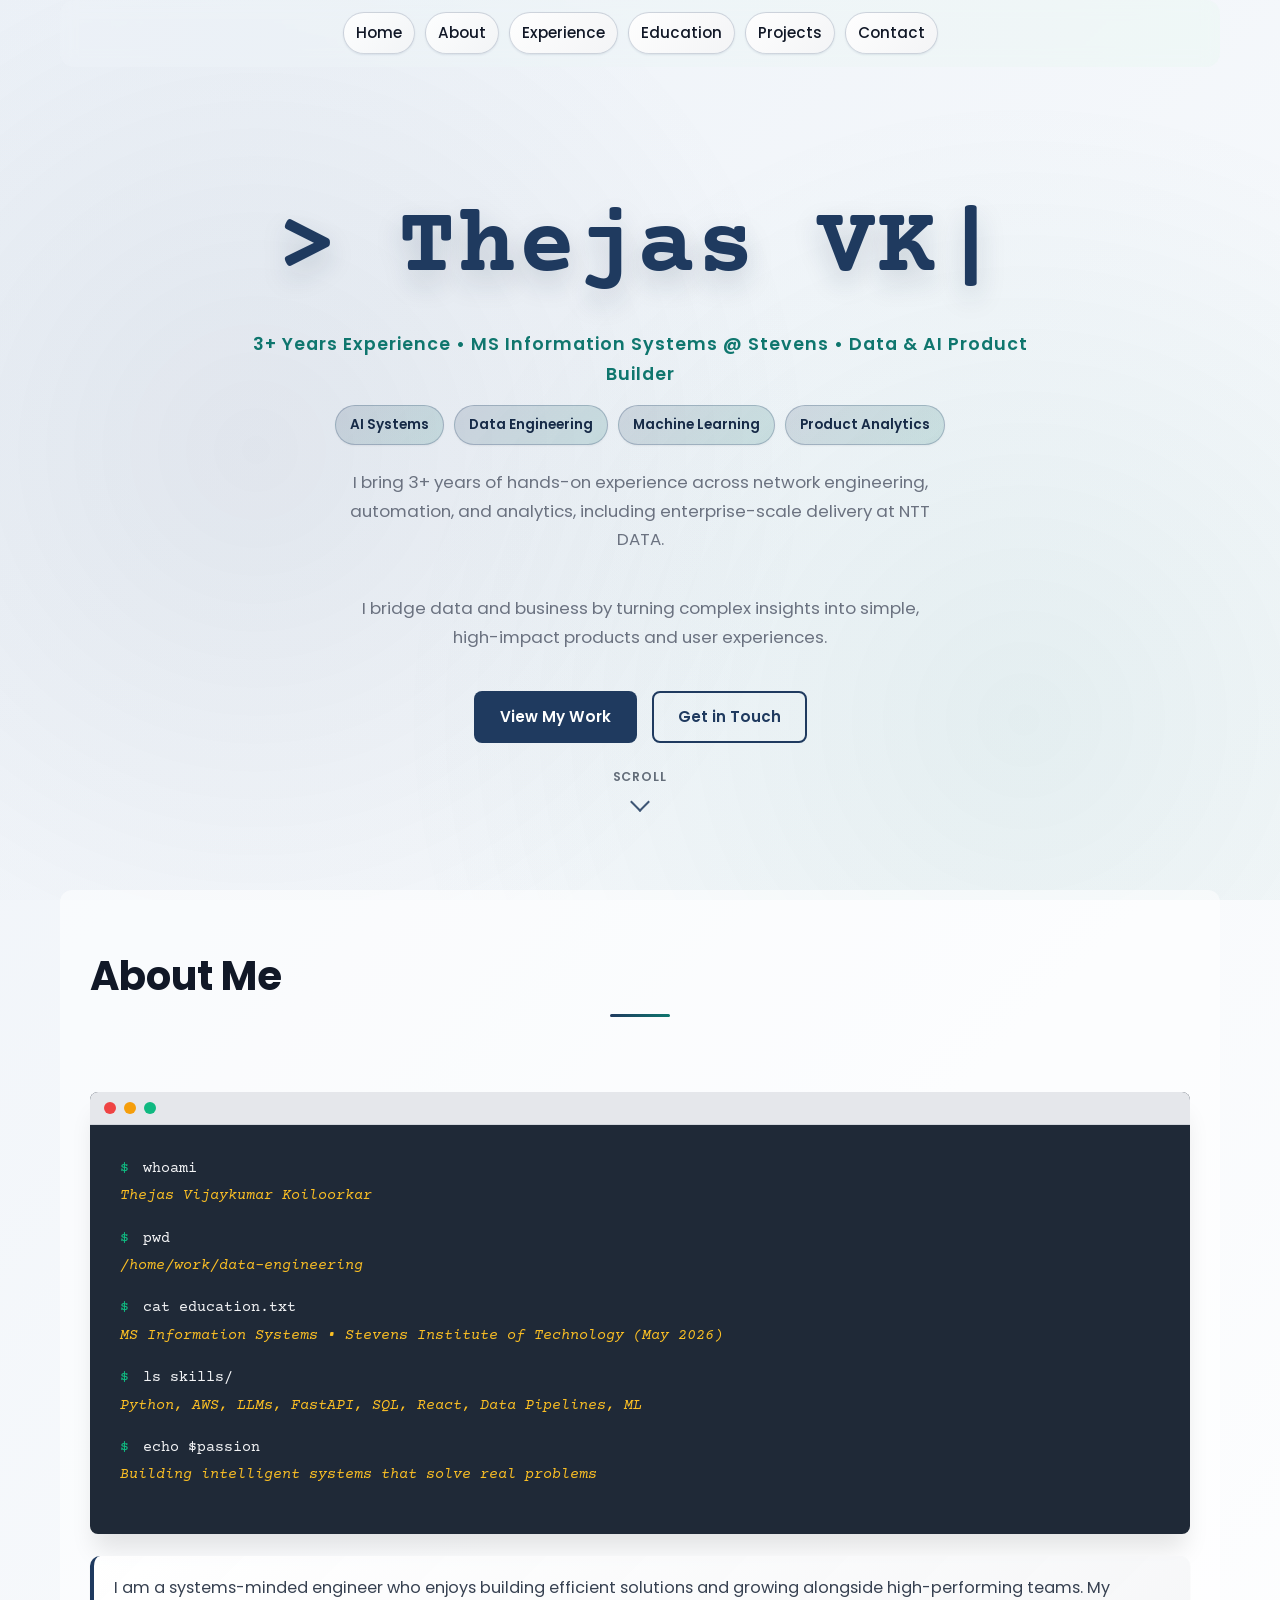
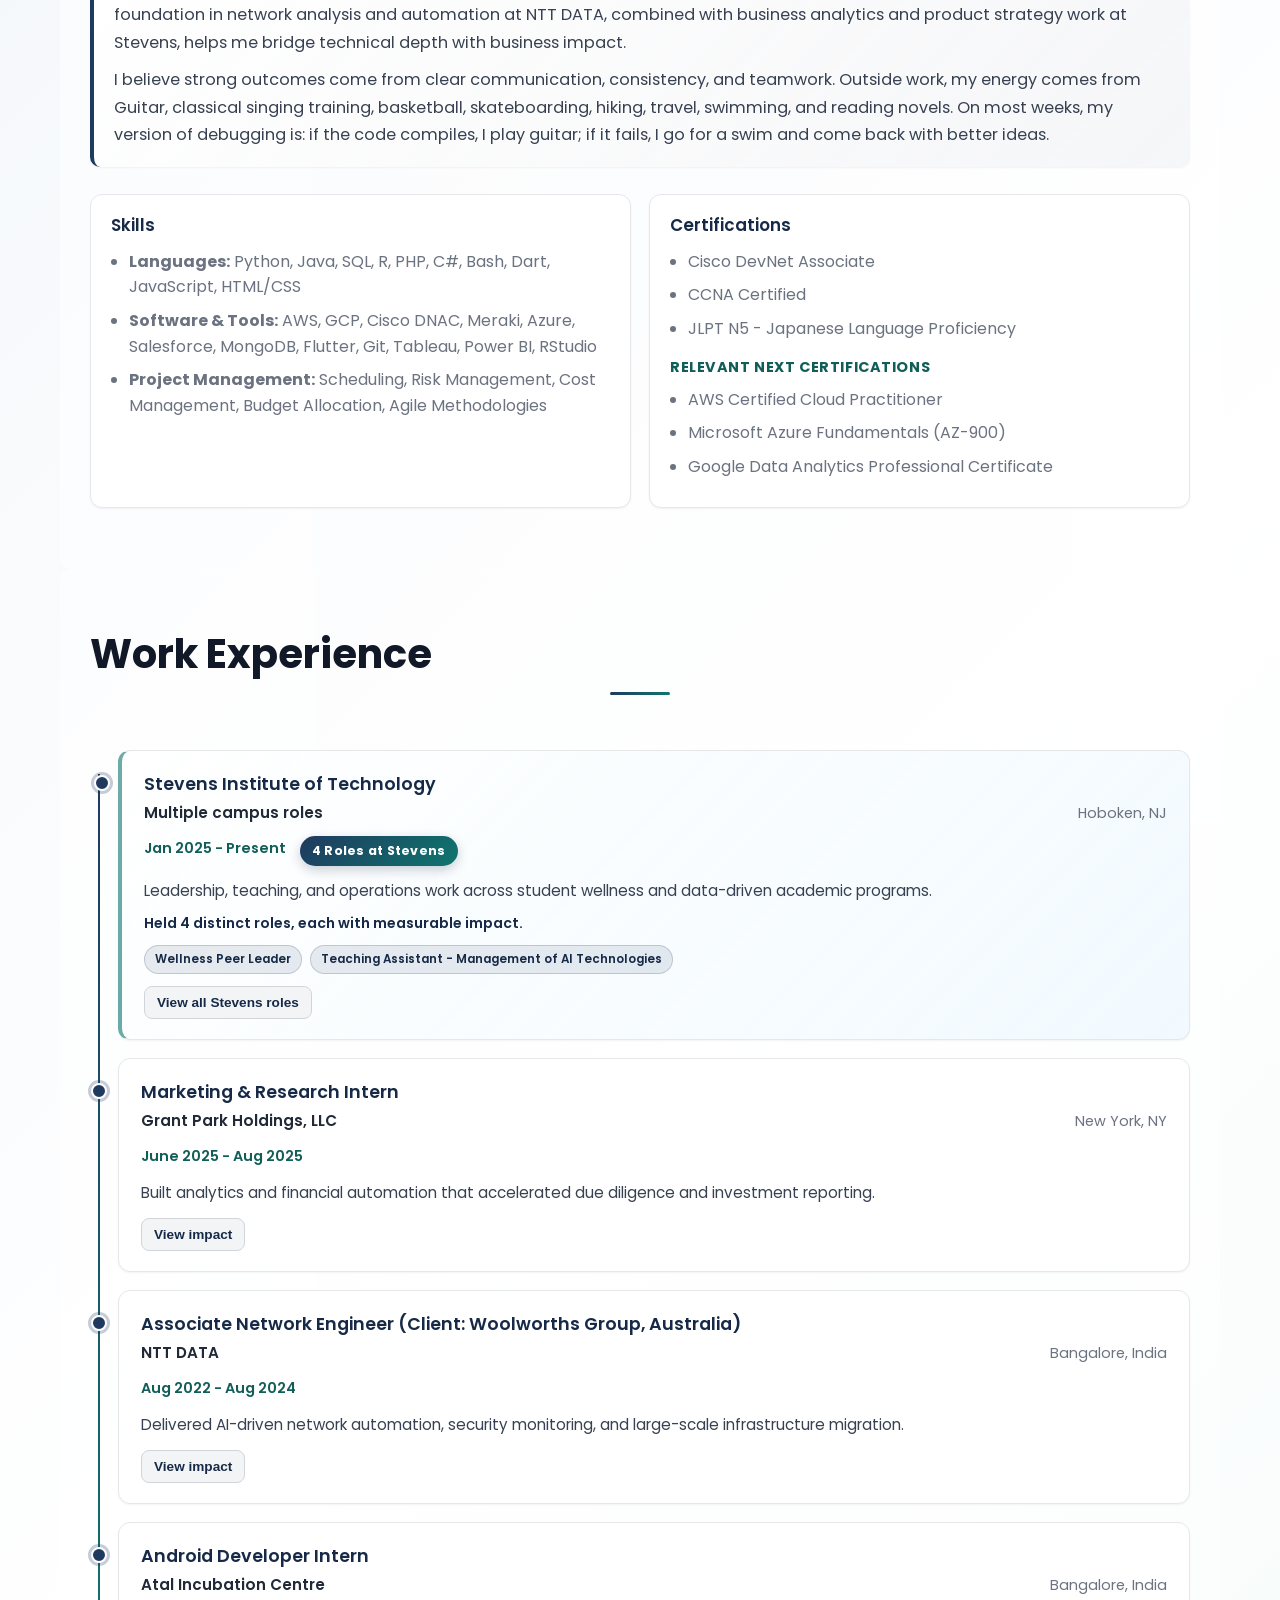
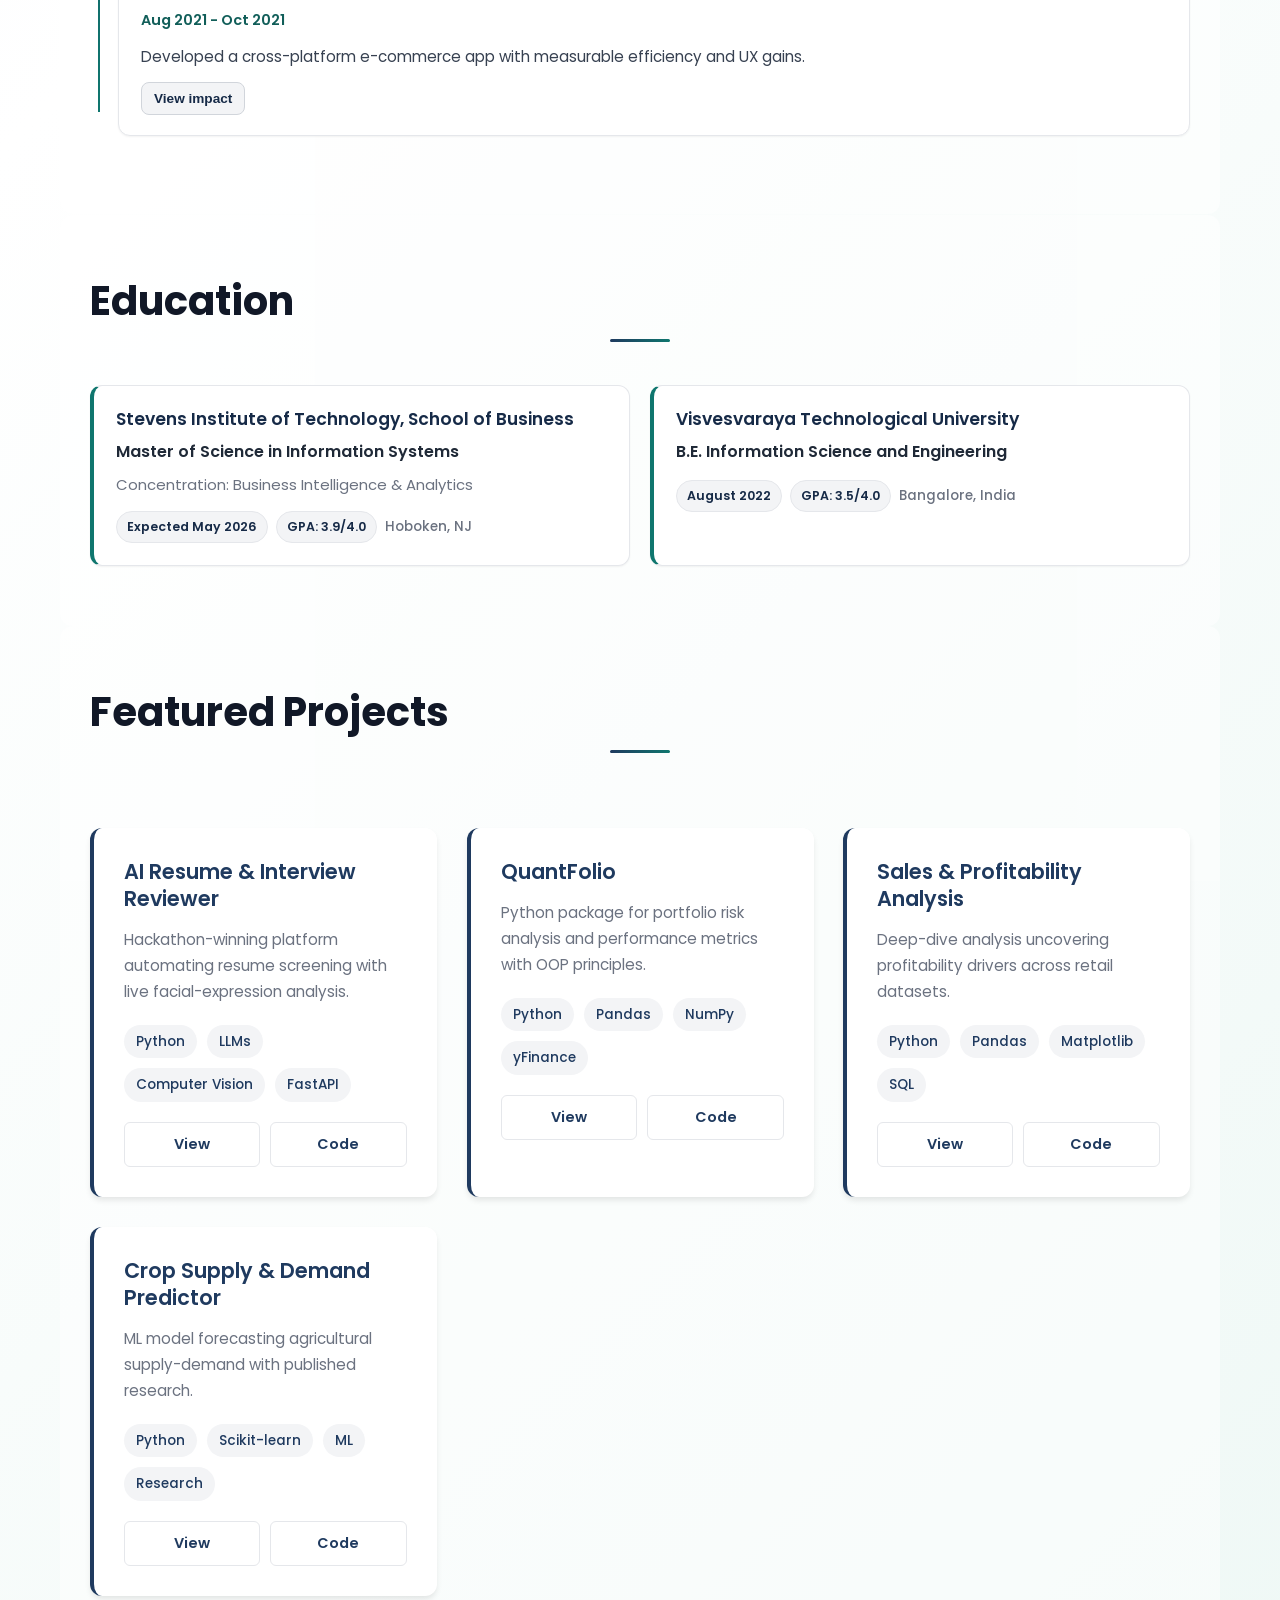
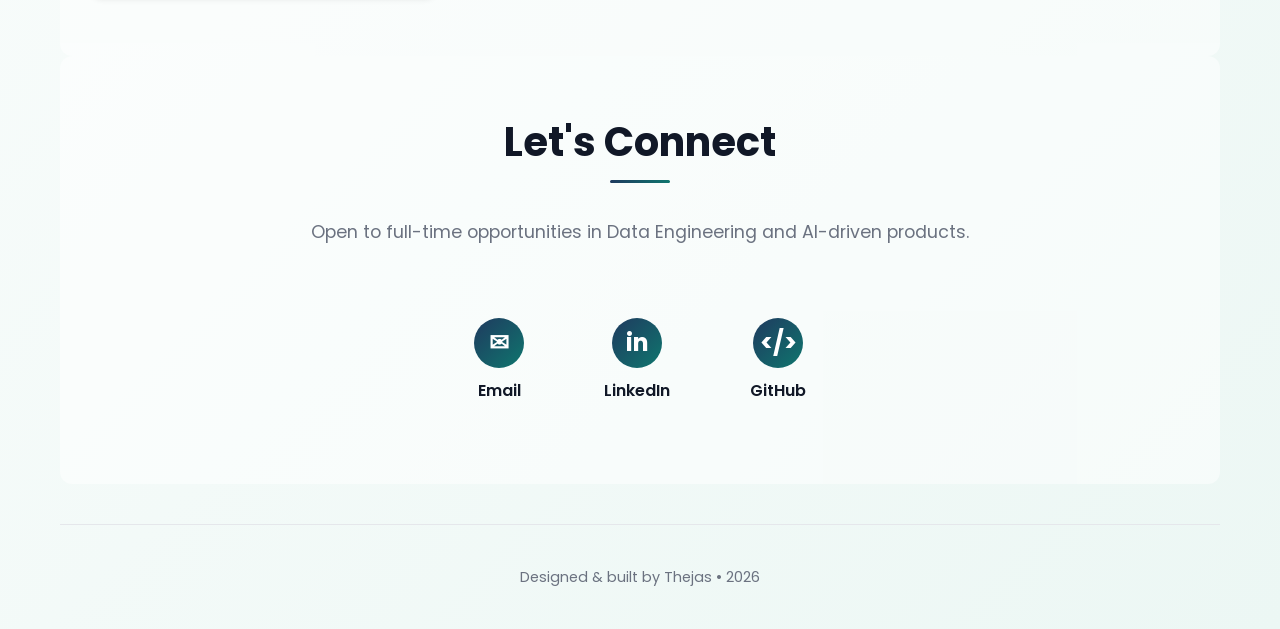
==== index.html @ 7caee513 "Refine portfolio UX, compress Stevens roles, and add ATS resume variants" ====
<!DOCTYPE html>
<html lang="en">
  <head>
    <meta charset="UTF-8" />
    <meta name="viewport" content="width=device-width, initial-scale=1.0" />
    <meta name="description" content="Thejas - Data Engineer & AI Builder" />
    <title>Thejas | Data Engineer & AI Builder</title>
    <link rel="preconnect" href="https://fonts.googleapis.com" />
    <link rel="preconnect" href="https://fonts.gstatic.com" crossorigin />
    <link href="https://fonts.googleapis.com/css2?family=Courier+Prime:wght@400;700&family=Poppins:wght@200;300;400;500;600;700&display=swap" rel="stylesheet" />
    <link rel="stylesheet" href="styles.css" />
  </head>
  <body>
    <div id="background-decoration"></div>
    
    <div class="wrapper">
      <!-- Navigation -->
      <nav class="nav-bar">
        <div class="nav-links">
          <a href="#home" class="nav-link scroll-link">Home</a>
          <a href="#about" class="nav-link scroll-link">About</a>
          <a href="#experience" class="nav-link scroll-link">Experience</a>
          <a href="#education" class="nav-link scroll-link">Education</a>
          <a href="#projects" class="nav-link scroll-link">Projects</a>
          <a href="#contact" class="nav-link scroll-link">Contact</a>
        </div>
      </nav>

      <!-- Hero Section -->
      <section id="home" class="hero">
        <div class="hero-content">
          <h1 class="hero-title">
            <span id="typed-text" class="typed-text"></span><span id="name-cursor" class="name-cursor" aria-hidden="true">|</span>
          </h1>
          <p class="hero-subtitle">3+ Years Experience • MS Information Systems @ Stevens • Data & AI Product Builder</p>
          <div class="hero-interests" aria-label="Interests">
            <span class="interest-pill">AI Systems</span>
            <span class="interest-pill">Data Engineering</span>
            <span class="interest-pill">Machine Learning</span>
            <span class="interest-pill">Product Analytics</span>
          </div>
          <p class="hero-description">
            I bring 3+ years of hands-on experience across network engineering, automation, and analytics, including enterprise-scale delivery at NTT DATA.
          </p>
          <p class="hero-description">
            I bridge data and business by turning complex insights into simple, high-impact products and user experiences.
          </p>
          <div class="hero-cta">
            <a href="#projects" class="btn btn-primary scroll-link">View My Work</a>
            <a href="#contact" class="btn btn-secondary scroll-link">Get in Touch</a>
          </div>
          <a href="#about" class="scroll-indicator scroll-link" aria-label="Scroll down to About section">
            <span class="scroll-indicator-text">Scroll</span>
            <span class="scroll-indicator-arrow" aria-hidden="true"></span>
          </a>
        </div>
      </section>

      <!-- About Section (Terminal) -->
      <section id="about" class="about-section">
        <h2 class="section-title">About Me</h2>
        <div class="terminal-container">
          <div class="terminal-header">
            <span class="terminal-btn red"></span>
            <span class="terminal-btn yellow"></span>
            <span class="terminal-btn green"></span>
          </div>
          <div class="terminal" id="terminal-output"></div>
        </div>

        <div class="about-story reveal" style="--reveal-delay: 100ms;">
          <p>
            I am a systems-minded engineer who enjoys building efficient solutions and growing alongside high-performing teams. My foundation in network analysis and automation at NTT DATA, combined with business analytics and product strategy work at Stevens, helps me bridge technical depth with business impact.
          </p>
          <p>
            I believe strong outcomes come from clear communication, consistency, and teamwork. Outside work, my energy comes from Guitar, classical singing training, basketball, skateboarding, hiking, travel, swimming, and reading novels. On most weeks, my version of debugging is: if the code compiles, I play guitar; if it fails, I go for a swim and come back with better ideas.
          </p>
        </div>

        <div class="about-profile-grid">
          <article class="about-card reveal reveal-pop" style="--reveal-delay: 140ms;">
            <h3 class="about-card-title">Skills</h3>
            <ul class="about-list">
              <li><strong>Languages:</strong> Python, Java, SQL, R, PHP, C#, Bash, Dart, JavaScript, HTML/CSS</li>
              <li><strong>Software & Tools:</strong> AWS, GCP, Cisco DNAC, Meraki, Azure, Salesforce, MongoDB, Flutter, Git, Tableau, Power BI, RStudio</li>
              <li><strong>Project Management:</strong> Scheduling, Risk Management, Cost Management, Budget Allocation, Agile Methodologies</li>
            </ul>
          </article>

          <article class="about-card reveal reveal-pop" style="--reveal-delay: 200ms;">
            <h3 class="about-card-title">Certifications</h3>
            <ul class="about-list">
              <li>Cisco DevNet Associate</li>
              <li>CCNA Certified</li>
              <li>JLPT N5 - Japanese Language Proficiency</li>
            </ul>
            <h4 class="about-subtitle">Relevant Next Certifications</h4>
            <ul class="about-list">
              <li>AWS Certified Cloud Practitioner</li>
              <li>Microsoft Azure Fundamentals (AZ-900)</li>
              <li>Google Data Analytics Professional Certificate</li>
            </ul>
          </article>
        </div>
      </section>

      <!-- Experience Section -->
      <section id="experience" class="experience-section">
        <h2 class="section-title">Work Experience</h2>
        <div class="experience-timeline" id="experience-timeline"></div>
      </section>

      <!-- Education Section -->
      <section id="education" class="education-section">
        <h2 class="section-title">Education</h2>
        <div class="education-grid">
          <article class="education-card">
            <h3 class="education-school">Stevens Institute of Technology, School of Business</h3>
            <p class="education-degree">Master of Science in Information Systems</p>
            <p class="education-meta">Concentration: Business Intelligence & Analytics</p>
            <div class="education-stats">
              <span class="education-pill">Expected May 2026</span>
              <span class="education-pill">GPA: 3.9/4.0</span>
              <span class="education-location">Hoboken, NJ</span>
            </div>
          </article>

          <article class="education-card">
            <h3 class="education-school">Visvesvaraya Technological University</h3>
            <p class="education-degree">B.E. Information Science and Engineering</p>
            <div class="education-stats">
              <span class="education-pill">August 2022</span>
              <span class="education-pill">GPA: 3.5/4.0</span>
              <span class="education-location">Bangalore, India</span>
            </div>
          </article>
        </div>
      </section>

      <!-- Projects Section -->
      <section id="projects" class="projects-section">
        <h2 class="section-title">Featured Projects</h2>
        <div class="projects-grid" id="projects-grid"></div>
      </section>

      <!-- Contact Section -->
      <section id="contact" class="contact-section">
        <h2 class="section-title">Let's Connect</h2>
        <p class="contact-subtitle">Open to full-time opportunities in Data Engineering and AI-driven products.</p>
        <div class="contact-methods">
          <a href="mailto:vkthejas01@gmail.com" class="contact-link">
            <span class="icon">✉</span>
            <span>Email</span>
          </a>
          <a href="https://linkedin.com/in/thejasvk" target="_blank" rel="noopener" class="contact-link">
            <span class="icon">in</span>
            <span>LinkedIn</span>
          </a>
          <a href="https://github.com/ThejasVK" target="_blank" rel="noopener" class="contact-link">
            <span class="icon">&lt;/&gt;</span>
            <span>GitHub</span>
          </a>
        </div>
      </section>

      <!-- Footer -->
      <footer class="footer">
        <p>Designed & built by Thejas • 2026</p>
      </footer>
    </div>

    <script src="script.js"></script>
  </body>
</html>
---- styles.css ----
:root {
  --primary: #1f3a5f;
  --primary-dark: #162a47;
  --accent: #0f766e;
  --accent-dark: #115e59;
  --success: #10b981;
  --warning: #f59e0b;
  --error: #ef4444;
  --grey-900: #111827;
  --grey-800: #1f2937;
  --grey-700: #374151;
  --grey-600: #4b5563;
  --grey-500: #6b7280;
  --grey-400: #9ca3af;
  --grey-300: #d1d5db;
  --grey-200: #e5e7eb;
  --grey-100: #f3f4f6;
  --grey-50: #f9fafb;
  --bg-base: #ffffff;
  --text-primary: #111827;
  --text-secondary: #6b7280;
  --border: #e5e7eb;
  --shadow-sm: 0 1px 2px 0 rgb(0 0 0 / 5%);
  --shadow-md: 0 4px 6px -1px rgb(0 0 0 / 10%);
  --shadow-lg: 0 10px 15px -3px rgb(0 0 0 / 10%);
  --shadow-xl: 0 20px 25px -5px rgb(0 0 0 / 10%);
}

* {
  margin: 0;
  padding: 0;
  box-sizing: border-box;
}

html {
  scroll-behavior: smooth;
  scroll-padding-top: 80px;
}

body {
  font-family: 'Poppins', sans-serif;
  color: var(--text-primary);
  background: linear-gradient(135deg, #edf2f8 0%, #ffffff 50%, #ecf7f4 100%);
  line-height: 1.6;
  overflow-x: hidden;
  min-height: 100vh;
}

#background-decoration {
  position: fixed;
  top: 0;
  left: 0;
  width: 100%;
  height: 100%;
  background: radial-gradient(circle at 20% 50%, rgba(31, 58, 95, 0.08) 0%, transparent 50%),
              radial-gradient(circle at 80% 80%, rgba(15, 118, 110, 0.08) 0%, transparent 50%);
  pointer-events: none;
  z-index: -1;
}

.wrapper {
  max-width: 1200px;
  margin: 0 auto;
  padding: 0 20px;
  position: relative;
  z-index: 1;
}

/* Navigation */
.nav-bar {
  position: sticky;
  top: 0;
  z-index: 100;
  display: flex;
  justify-content: center;
  align-items: center;
  padding: 12px 10px;
  backdrop-filter: blur(8px);
  background: linear-gradient(90deg, rgba(237, 242, 248, 0.58), rgba(236, 247, 244, 0.58));
  border-bottom: 1px solid transparent;
  border-radius: 14px;
  transition: background 0.28s ease, border-color 0.28s ease, box-shadow 0.28s ease;
  animation: slideDown 0.5s ease-out;
}

.nav-bar.is-scrolled {
  background: linear-gradient(90deg, rgba(237, 242, 248, 0.92), rgba(236, 247, 244, 0.92));
  border-color: rgba(31, 58, 95, 0.24);
  box-shadow: var(--shadow-sm);
}

@keyframes slideDown {
  from {
    transform: translateY(-100%);
    opacity: 0;
  }
  to {
    transform: translateY(0);
    opacity: 1;
  }
}

.nav-links {
  display: flex;
  width: 100%;
  justify-content: center;
  align-items: center;
  flex-wrap: wrap;
  gap: 10px;
}

.nav-link {
  display: inline-flex;
  align-items: center;
  justify-content: center;
  padding: 8px 12px;
  border-radius: 999px;
  text-decoration: none;
  color: var(--text-primary);
  font-weight: 500;
  font-size: 0.95rem;
  position: relative;
  border: 1px solid rgba(31, 58, 95, 0.2);
  background: linear-gradient(135deg, rgba(255, 255, 255, 0.88), rgba(243, 244, 246, 0.88));
  box-shadow: 0 1px 2px rgb(31 58 95 / 10%);
  transition: color 0.3s ease, transform 0.25s ease, background 0.25s ease, border-color 0.25s ease;
}

.nav-link::after {
  content: '';
  position: absolute;
  bottom: 4px;
  left: 12px;
  width: 0;
  height: 2px;
  background: var(--primary);
  transition: width 0.3s ease;
}

.nav-link:hover {
  color: var(--primary);
  border-color: rgba(31, 58, 95, 0.38);
  transform: translateY(-1px);
}

.nav-link:hover::after {
  width: calc(100% - 24px);
}

.nav-bar.is-scrolled .nav-link {
  background: linear-gradient(135deg, rgba(255, 255, 255, 0.98), rgba(240, 244, 255, 0.98));
  border-color: rgba(31, 58, 95, 0.34);
  color: var(--primary-dark);
}

@media (max-width: 768px) {
  .nav-bar {
    border-radius: 12px;
    padding: 10px 6px;
  }

  .nav-links {
    gap: 8px;
  }

  .nav-link {
    padding: 6px 10px;
    font-size: 0.82rem;
  }
}

/* Sections */
section {
  padding: 80px 0;
}

@keyframes fadeInUp {
  from {
    opacity: 0;
    transform: translateY(30px);
  }
  to {
    opacity: 1;
    transform: translateY(0);
  }
}

@media (max-width: 768px) {
  section {
    padding: 60px 0;
  }
}

/* Scroll Reveal System */
.reveal {
  opacity: 0;
  transform: translate3d(0, 24px, 0) scale(0.99);
  transition: opacity 0.7s ease, transform 0.7s ease;
  transition-delay: var(--reveal-delay, 0ms);
  will-change: opacity, transform;
}

.reveal-left {
  transform: translate3d(-22px, 16px, 0) scale(0.99);
}

.reveal-right {
  transform: translate3d(22px, 16px, 0) scale(0.99);
}

.reveal-pop {
  transform: translate3d(0, 20px, 0) scale(0.95);
}

.reveal.is-visible {
  opacity: 1;
  transform: translate3d(0, 0, 0) scale(1);
}

/* Typography */
h1, h2, h3 {
  color: var(--text-primary);
  line-height: 1.3;
}

h1 {
  font-size: clamp(2rem, 5vw, 3.5rem);
  font-weight: 700;
}

h2 {
  font-size: clamp(1.8rem, 4vw, 2.5rem);
  font-weight: 700;
}

h3 {
  font-size: clamp(1.2rem, 3vw, 1.5rem);
  font-weight: 600;
}

p {
  color: var(--text-secondary);
  font-size: clamp(0.9rem, 2vw, 1rem);
  line-height: 1.7;
}

/* Buttons */
.btn {
  display: inline-block;
  padding: 12px 24px;
  border-radius: 8px;
  text-decoration: none;
  font-weight: 600;
  font-size: 0.95rem;
  transition: all 0.3s ease;
  border: 2px solid transparent;
  cursor: pointer;
}

.btn-primary {
  background: var(--primary);
  color: white;
}

.btn-primary:hover {
  background: var(--primary-dark);
  transform: translateY(-3px);
  box-shadow: var(--shadow-lg);
}

.btn-secondary {
  background: transparent;
  color: var(--primary);
  border-color: var(--primary);
}

.btn-secondary:hover {
  background: var(--primary);
  color: white;
  transform: translateY(-3px);
}

@media (max-width: 768px) {
  .btn {
    padding: 10px 20px;
    font-size: 0.9rem;
  }
}

/* Hero Section */
.hero {
  padding: 120px 0 80px !important;
  text-align: center;
}

.hero-content {
  max-width: 800px;
  margin: 0 auto;
}

.hero-title {
  font-family: 'Courier Prime', monospace;
  color: var(--primary);
  font-size: clamp(2.8rem, 8vw, 6rem);
  font-weight: 700;
  margin-bottom: 18px;
  letter-spacing: 0.02em;
  text-shadow: 0 12px 28px rgba(22, 42, 71, 0.18);
}

.typed-text {
  display: inline;
  min-height: 1.2em;
}

.name-cursor {
  display: inline-block;
  animation: blink 1s infinite;
  color: var(--primary);
  margin-left: 5px;
}

@keyframes blink {
  0%, 49% { opacity: 1; }
  50%, 100% { opacity: 0; }
}

.hero-subtitle {
  font-size: 1.1rem;
  color: var(--accent);
  font-weight: 600;
  margin-bottom: 15px;
  letter-spacing: 1px;
}

.hero-description {
  font-size: 1.05rem;
  margin-bottom: 40px;
  max-width: 600px;
  margin-left: auto;
  margin-right: auto;
}

.hero-interests {
  display: flex;
  justify-content: center;
  flex-wrap: wrap;
  gap: 10px;
  margin-bottom: 24px;
  opacity: 0;
  transform: translateY(12px);
  animation: revealInterests 0.65s ease forwards;
  animation-delay: 1.15s;
}

.interest-pill {
  display: inline-flex;
  align-items: center;
  padding: 8px 14px;
  border-radius: 999px;
  font-size: 0.85rem;
  font-weight: 600;
  color: var(--primary-dark);
  background: linear-gradient(135deg, rgba(31, 58, 95, 0.14), rgba(15, 118, 110, 0.16));
  border: 1px solid rgba(31, 58, 95, 0.25);
  box-shadow: var(--shadow-sm);
  animation: pillFloat 3.2s ease-in-out infinite;
}

.interest-pill:nth-child(2) {
  animation-delay: 0.2s;
}

.interest-pill:nth-child(3) {
  animation-delay: 0.4s;
}

.interest-pill:nth-child(4) {
  animation-delay: 0.6s;
}

@keyframes revealInterests {
  from {
    opacity: 0;
    transform: translateY(12px);
  }
  to {
    opacity: 1;
    transform: translateY(0);
  }
}

@keyframes pillFloat {
  0%,
  100% {
    transform: translateY(0);
  }
  50% {
    transform: translateY(-3px);
  }
}

.hero-cta {
  display: flex;
  gap: 15px;
  justify-content: center;
  flex-wrap: wrap;
}

.scroll-indicator {
  margin: 24px auto 0;
  display: inline-flex;
  flex-direction: column;
  align-items: center;
  gap: 8px;
  text-decoration: none;
  color: var(--grey-600);
  opacity: 0.85;
  transition: opacity 0.25s ease, transform 0.25s ease;
  animation: scrollHintFloat 1.9s ease-in-out infinite;
}

.scroll-indicator:hover {
  opacity: 1;
  transform: translateY(-2px);
}

.scroll-indicator-text {
  font-size: 0.78rem;
  letter-spacing: 0.08em;
  text-transform: uppercase;
  font-weight: 600;
}

.scroll-indicator-arrow {
  width: 14px;
  height: 14px;
  border-right: 2px solid var(--primary);
  border-bottom: 2px solid var(--primary);
  transform: rotate(45deg);
}

@keyframes scrollHintFloat {
  0%,
  100% {
    transform: translateY(0);
  }
  50% {
    transform: translateY(7px);
  }
}

@media (prefers-reduced-motion: reduce) {
  .scroll-indicator {
    animation: none;
  }
}

@media (max-width: 768px) {
  .hero {
    padding: 80px 0 60px !important;
  }

  .hero-title {
    font-size: clamp(2.2rem, 10vw, 3.4rem);
  }

  .hero-interests {
    gap: 8px;
    margin-bottom: 18px;
  }

  .interest-pill {
    font-size: 0.78rem;
    padding: 7px 12px;
  }
  
  .hero-cta {
    flex-direction: column;
    align-items: center;
  }
  
  .btn {
    width: 100%;
    max-width: 300px;
  }

  .scroll-indicator {
    margin-top: 20px;
  }
}

/* About Section */
.about-section {
  background: rgba(255, 255, 255, 0.5);
  border-radius: 12px;
  padding: 60px 30px !important;
}

.section-title {
  margin-bottom: 50px;
  position: relative;
  display: inline-block;
  width: 100%;
}

.section-title::after {
  content: '';
  position: absolute;
  bottom: -15px;
  left: 50%;
  transform: translateX(-50%);
  width: 60px;
  height: 3px;
  background: linear-gradient(90deg, var(--primary), var(--accent));
  border-radius: 2px;
}

.terminal-container {
  background: #1f2937;
  border-radius: 8px;
  overflow: hidden;
  box-shadow: var(--shadow-xl);
  margin-top: 40px;
}

.terminal-header {
  display: flex;
  align-items: center;
  gap: 8px;
  padding: 10px 14px;
  background: #e5e7eb;
  border-bottom: 1px solid #d1d5db;
}

.terminal-btn {
  width: 12px;
  height: 12px;
  border-radius: 50%;
}

.terminal-btn.red {
  background: #ef4444;
}

.terminal-btn.yellow {
  background: #f59e0b;
}

.terminal-btn.green {
  background: #10b981;
}

.terminal {
  padding: 30px;
  font-family: 'Courier Prime', monospace;
  color: #d1d5db;
  font-size: 0.95rem;
  line-height: 1.8;
  min-height: 300px;
  overflow-y: auto;
}

.terminal-line {
  margin-bottom: 15px;
  animation: typeOut 0.5s ease-out forwards;
  opacity: 0;
}

@keyframes typeOut {
  to {
    opacity: 1;
  }
}

.terminal-input {
  color: #f3f4f6;
}

.terminal-input::before {
  content: '$ ';
  color: var(--success);
  margin-right: 5px;
}

.terminal-output {
  color: #fbbf24;
  font-style: italic;
}

.about-story {
  margin-top: 22px;
  margin-bottom: 18px;
  background: linear-gradient(135deg, rgba(255, 255, 255, 0.85), rgba(243, 244, 246, 0.8));
  border-left: 4px solid var(--primary);
  border-radius: 10px;
  padding: 18px 20px;
  box-shadow: var(--shadow-sm);
}

.about-story p {
  margin: 0 0 10px;
  font-size: 1.01rem;
  color: var(--grey-700);
}

.about-story p:last-child {
  margin-bottom: 0;
}

.about-profile-grid {
  margin-top: 28px;
  display: grid;
  grid-template-columns: repeat(auto-fit, minmax(320px, 1fr));
  gap: 18px;
}

.about-card {
  background: #ffffff;
  border-radius: 12px;
  border: 1px solid var(--grey-200);
  box-shadow: var(--shadow-sm);
  padding: 20px;
  transition: transform 0.25s ease, box-shadow 0.25s ease;
}

.about-card:hover {
  transform: translateY(-3px);
  box-shadow: var(--shadow-md);
}

.about-card-title {
  margin: 0 0 12px;
  color: var(--primary-dark);
  font-size: 1.05rem;
}

.about-subtitle {
  margin: 14px 0 8px;
  color: var(--accent-dark);
  font-size: 0.9rem;
  font-weight: 700;
  text-transform: uppercase;
  letter-spacing: 0.04em;
}

.about-list {
  margin: 0;
  padding-left: 18px;
  color: var(--text-secondary);
}

.about-list li {
  margin-bottom: 8px;
}

.about-card p {
  margin-bottom: 10px;
}

@media (max-width: 768px) {
  .terminal {
    font-size: 0.85rem;
    padding: 20px;
    min-height: 250px;
  }

  .about-story {
    padding: 16px;
  }

  .about-story p {
    font-size: 0.95rem;
  }

  .about-profile-grid {
    grid-template-columns: 1fr;
  }
}

/* Experience Section */
.experience-section {
  background: rgba(255, 255, 255, 0.5);
  border-radius: 12px;
  padding: 60px 30px !important;
}

.experience-timeline {
  --timeline-left: 8px;
  --timeline-dot-total: 16px;
  position: relative;
  margin-top: 20px;
  padding-left: 28px;
}

.experience-timeline::before {
  content: '';
  position: absolute;
  left: var(--timeline-left);
  top: 24px;
  bottom: 24px;
  width: 2px;
  background: linear-gradient(180deg, var(--primary), var(--accent));
}

.experience-item {
  position: relative;
  background: #ffffff;
  border-radius: 12px;
  padding: 22px 22px 20px;
  border: 1px solid var(--grey-200);
  box-shadow: var(--shadow-sm);
  margin-bottom: 18px;
  transition: transform 0.3s ease, box-shadow 0.3s ease;
  animation: fadeInUp 0.5s ease both;
}

.experience-item:hover {
  transform: translateY(-4px);
  box-shadow: var(--shadow-lg);
}

.experience-item::before {
  content: '';
  position: absolute;
  left: calc((var(--timeline-left) - 28px) - (var(--timeline-dot-total) / 2));
  top: 24px;
  width: 12px;
  height: 12px;
  border-radius: 50%;
  border: 2px solid #ffffff;
  background: var(--primary);
  box-shadow: 0 0 0 3px rgba(31, 58, 95, 0.25);
}

.experience-role {
  margin: 0;
  font-size: 1.1rem;
  color: var(--primary-dark);
}

.experience-org-row {
  display: flex;
  justify-content: space-between;
  align-items: baseline;
  gap: 14px;
  margin-top: 4px;
  flex-wrap: wrap;
}

.experience-org {
  color: var(--grey-800);
  font-weight: 600;
  font-size: 0.95rem;
}

.experience-location {
  color: var(--text-secondary);
  font-size: 0.9rem;
}

.experience-meta-row {
  display: flex;
  justify-content: flex-start;
  gap: 14px;
  margin-top: 10px;
  flex-wrap: wrap;
}

.experience-dates {
  color: var(--accent-dark);
  font-weight: 600;
  font-size: 0.9rem;
}

.stevens-role-count-highlight {
  display: inline-flex;
  align-items: center;
  border-radius: 999px;
  padding: 5px 12px;
  font-size: 0.78rem;
  font-weight: 700;
  letter-spacing: 0.02em;
  color: #ffffff;
  background: linear-gradient(135deg, var(--primary), var(--accent));
  box-shadow: 0 4px 12px rgb(22 42 71 / 22%);
  animation: stevensRolePulse 1.9s ease-in-out infinite;
}

.stevens-role-count-note {
  margin-top: 8px;
  color: var(--primary-dark);
  font-size: 0.88rem;
  font-weight: 600;
}

@keyframes stevensRolePulse {
  0%,
  100% {
    transform: scale(1);
    box-shadow: 0 4px 12px rgb(22 42 71 / 22%);
  }
  50% {
    transform: scale(1.03);
    box-shadow: 0 6px 16px rgb(15 118 110 / 28%);
  }
}

.experience-tech {
  display: flex;
  flex-wrap: wrap;
  gap: 8px;
  margin-top: 14px;
}

.tech-badge {
  padding: 4px 10px;
  border-radius: 999px;
  font-size: 0.78rem;
  font-weight: 600;
  color: var(--primary-dark);
  background: var(--grey-100);
  border: 1px solid var(--grey-200);
}

.experience-points {
  margin-top: 14px;
  padding-left: 18px;
  color: var(--text-secondary);
}

.experience-points li {
  margin-bottom: 9px;
}

.experience-brief {
  margin-top: 12px;
  color: var(--grey-700);
  font-size: 0.95rem;
}

.experience-toggle {
  margin-top: 12px;
  border: 1px solid var(--grey-300);
  border-radius: 8px;
  background: var(--grey-100);
  color: var(--primary-dark);
  padding: 8px 12px;
  font-size: 0.85rem;
  font-weight: 600;
  cursor: pointer;
  transition: all 0.25s ease;
}

.experience-toggle:hover {
  background: rgba(31, 58, 95, 0.12);
  border-color: rgba(31, 58, 95, 0.4);
}

.experience-item.is-open .experience-toggle {
  background: rgba(15, 118, 110, 0.14);
  border-color: rgba(15, 118, 110, 0.35);
  color: var(--accent-dark);
}

.experience-item-stevens {
  border-left: 4px solid rgba(15, 118, 110, 0.6);
  background: linear-gradient(135deg, rgba(255, 255, 255, 0.98), rgba(240, 249, 255, 0.88));
}

.stevens-preview-row {
  margin-top: 10px;
  display: flex;
  flex-wrap: wrap;
  gap: 8px;
}

.stevens-preview-pill {
  display: inline-flex;
  align-items: center;
  border-radius: 999px;
  padding: 4px 10px;
  font-size: 0.74rem;
  font-weight: 600;
  color: var(--primary-dark);
  background: rgba(31, 58, 95, 0.1);
  border: 1px solid rgba(31, 58, 95, 0.2);
}

.stevens-role-list {
  display: grid;
  gap: 14px;
}

.stevens-role-item {
  background: rgba(255, 255, 255, 0.92);
  border: 1px solid var(--grey-200);
  border-radius: 10px;
  padding: 14px;
}

.stevens-role-head {
  display: flex;
  justify-content: space-between;
  gap: 12px;
  align-items: baseline;
  flex-wrap: wrap;
}

.stevens-role-title {
  margin: 0;
  font-size: 0.98rem;
  color: var(--primary-dark);
}

.stevens-role-dates {
  margin: 0;
  font-size: 0.82rem;
  color: var(--accent-dark);
  font-weight: 600;
}

.stevens-role-toggle {
  margin-top: 8px;
  border: 1px solid rgba(31, 58, 95, 0.28);
  border-radius: 8px;
  background: rgba(31, 58, 95, 0.08);
  color: var(--primary-dark);
  padding: 7px 10px;
  font-size: 0.8rem;
  font-weight: 600;
  cursor: pointer;
  transition: all 0.2s ease;
}

.stevens-role-toggle:hover {
  background: rgba(31, 58, 95, 0.15);
  border-color: rgba(31, 58, 95, 0.4);
}

.stevens-role-item.is-open .stevens-role-toggle {
  background: rgba(15, 118, 110, 0.14);
  border-color: rgba(15, 118, 110, 0.35);
  color: var(--accent-dark);
}

.stevens-role-detail {
  margin-top: 8px;
}

.stevens-role-brief {
  margin-top: 8px;
  color: var(--grey-700);
  font-size: 0.9rem;
}

.experience-expanded {
  margin-top: 12px;
  border-top: 1px dashed var(--grey-300);
  padding-top: 12px;
}

@media (max-width: 768px) {
  .experience-section {
    padding: 44px 20px !important;
  }

  .experience-timeline {
    --timeline-left: 4px;
    --timeline-dot-total: 14px;
    padding-left: 20px;
  }

  .experience-item::before {
    width: 10px;
    height: 10px;
  }
}

@media (prefers-reduced-motion: reduce) {
  .stevens-role-count-highlight {
    animation: none;
  }
}

/* Education Section */
.education-section {
  background: rgba(255, 255, 255, 0.5);
  border-radius: 12px;
  padding: 60px 30px !important;
}

.education-grid {
  display: grid;
  grid-template-columns: repeat(auto-fit, minmax(320px, 1fr));
  gap: 20px;
  margin-top: 8px;
}

.education-card {
  background: #ffffff;
  border-radius: 12px;
  border: 1px solid var(--grey-200);
  box-shadow: var(--shadow-sm);
  padding: 22px;
  border-left: 4px solid var(--accent);
  transition: transform 0.25s ease, box-shadow 0.25s ease;
  animation: fadeInUp 0.5s ease both;
}

.education-card:hover {
  transform: translateY(-4px);
  box-shadow: var(--shadow-lg);
}

.education-school {
  color: var(--primary-dark);
  font-size: 1.08rem;
  margin: 0;
}

.education-degree {
  margin-top: 8px;
  color: var(--grey-800);
  font-weight: 600;
}

.education-meta {
  margin-top: 6px;
  color: var(--text-secondary);
  font-size: 0.93rem;
}

.education-stats {
  margin-top: 14px;
  display: flex;
  flex-wrap: wrap;
  gap: 8px;
  align-items: center;
}

.education-pill {
  padding: 5px 10px;
  border-radius: 999px;
  font-size: 0.78rem;
  font-weight: 600;
  color: var(--primary-dark);
  background: var(--grey-100);
  border: 1px solid var(--grey-200);
}

.education-location {
  color: var(--text-secondary);
  font-size: 0.85rem;
  font-weight: 500;
}

@media (max-width: 768px) {
  .education-section {
    padding: 44px 20px !important;
  }

  .education-grid {
    grid-template-columns: 1fr;
  }
}

/* Projects Section */
.projects-section {
  background: rgba(255, 255, 255, 0.5);
  border-radius: 12px;
  padding: 60px 30px !important;
}

.projects-grid {
  display: grid;
  grid-template-columns: repeat(auto-fit, minmax(300px, 1fr));
  gap: 30px;
  margin-top: 40px;
}

.project-card {
  background: white;
  border-radius: 12px;
  padding: 30px;
  box-shadow: var(--shadow-md);
  transition: all 0.3s ease;
  border-left: 4px solid var(--primary);
  animation: scaleIn 0.5s ease-out;
}

@keyframes scaleIn {
  from {
    opacity: 0;
    transform: scale(0.9);
  }
  to {
    opacity: 1;
    transform: scale(1);
  }
}

.project-card:hover {
  transform: translateY(-8px);
  box-shadow: var(--shadow-xl);
}

.project-card h3 {
  color: var(--primary);
  margin-bottom: 15px;
  font-size: 1.3rem;
}

.project-card p {
  margin-bottom: 20px;
  font-size: 0.95rem;
}

.project-skills {
  display: flex;
  flex-wrap: wrap;
  gap: 10px;
  margin-bottom: 20px;
}

.skill-badge {
  display: inline-block;
  background: var(--grey-100);
  color: var(--primary);
  padding: 6px 12px;
  border-radius: 20px;
  font-size: 0.85rem;
  font-weight: 500;
}

.project-links {
  display: flex;
  gap: 10px;
}

.project-link {
  flex: 1;
  text-align: center;
  padding: 10px;
  border-radius: 6px;
  text-decoration: none;
  font-weight: 600;
  font-size: 0.9rem;
  transition: all 0.3s ease;
  border: 1px solid var(--border);
  color: var(--primary);
}

.project-link:hover {
  background: var(--primary);
  color: white;
  border-color: var(--primary);
}

@media (max-width: 768px) {
  .projects-grid {
    grid-template-columns: 1fr;
    gap: 20px;
  }
}

/* Contact Section */
.contact-section {
  text-align: center;
  background: rgba(255, 255, 255, 0.5);
  border-radius: 12px;
  padding: 60px 30px !important;
}

.contact-subtitle {
  font-size: 1.1rem;
  margin-bottom: 50px;
}

.contact-methods {
  display: flex;
  justify-content: center;
  gap: 40px;
  flex-wrap: wrap;
}

.contact-link {
  display: flex;
  flex-direction: column;
  align-items: center;
  gap: 10px;
  text-decoration: none;
  color: var(--text-primary);
  transition: all 0.3s ease;
  padding: 20px;
  border-radius: 12px;
}

.contact-link:hover {
  color: var(--primary);
  background: rgba(31, 58, 95, 0.1);
  transform: translateY(-5px);
}

.icon {
  width: 50px;
  height: 50px;
  display: flex;
  align-items: center;
  justify-content: center;
  background: linear-gradient(135deg, var(--primary), var(--accent));
  color: white;
  border-radius: 50%;
  font-size: 1.5rem;
  font-weight: bold;
}

.contact-link span:last-child {
  font-weight: 600;
  font-size: 1rem;
}

@media (max-width: 768px) {
  .contact-methods {
    gap: 20px;
  }
}

/* Footer */
.footer {
  text-align: center;
  padding: 40px 0;
  color: var(--text-secondary);
  border-top: 1px solid var(--border);
  margin-top: 40px;
}

.footer p {
  font-size: 0.9rem;
}

/* Scroll Link Behavior */
.scroll-link {
  cursor: pointer;
}

/* Utilities */
a {
  color: var(--primary);
  transition: color 0.3s ease;
}

a:hover {
  color: var(--accent);
}

@media (max-width: 768px) {
  .wrapper {
    padding: 0 15px;
  }
}

@media (prefers-reduced-motion: reduce) {
  * {
    animation: none !important;
    transition: none !important;
  }

  .reveal,
  .reveal-left,
  .reveal-right,
  .reveal-pop {
    opacity: 1 !important;
    transform: none !important;
  }
}
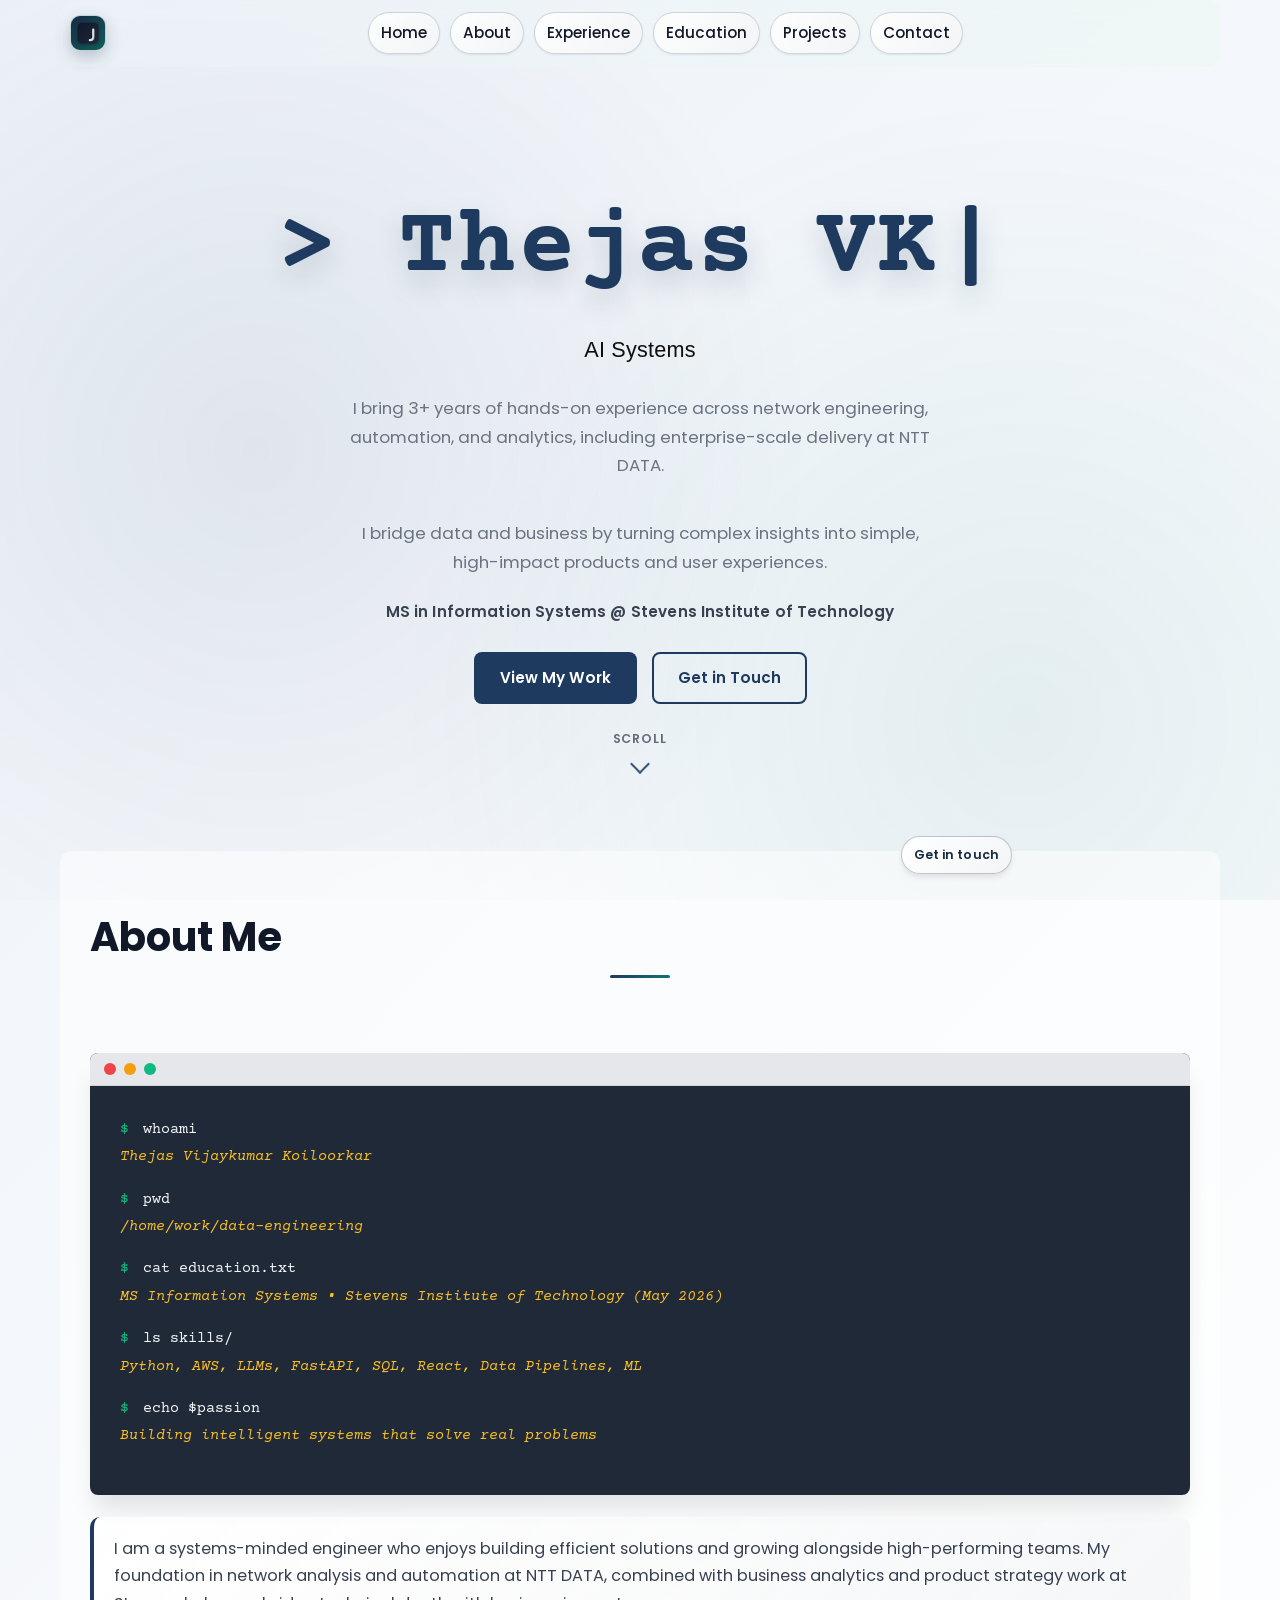
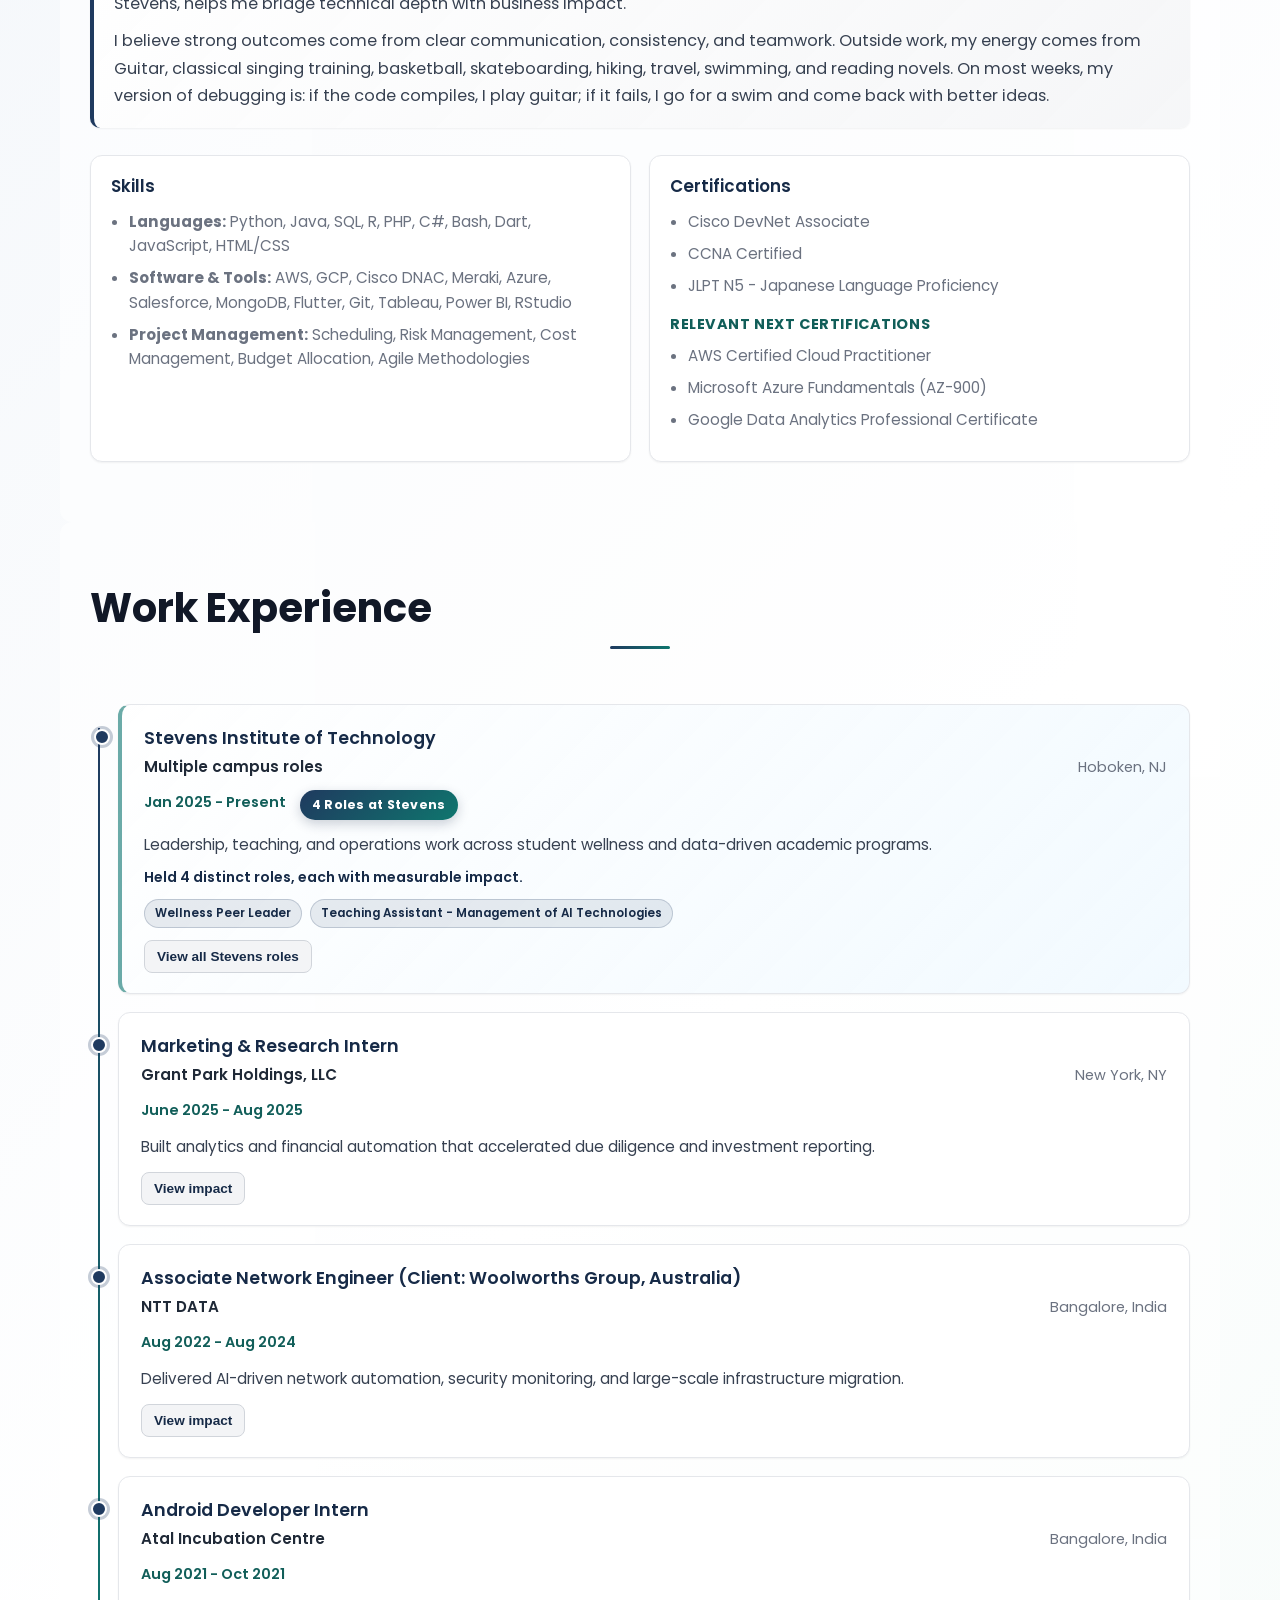
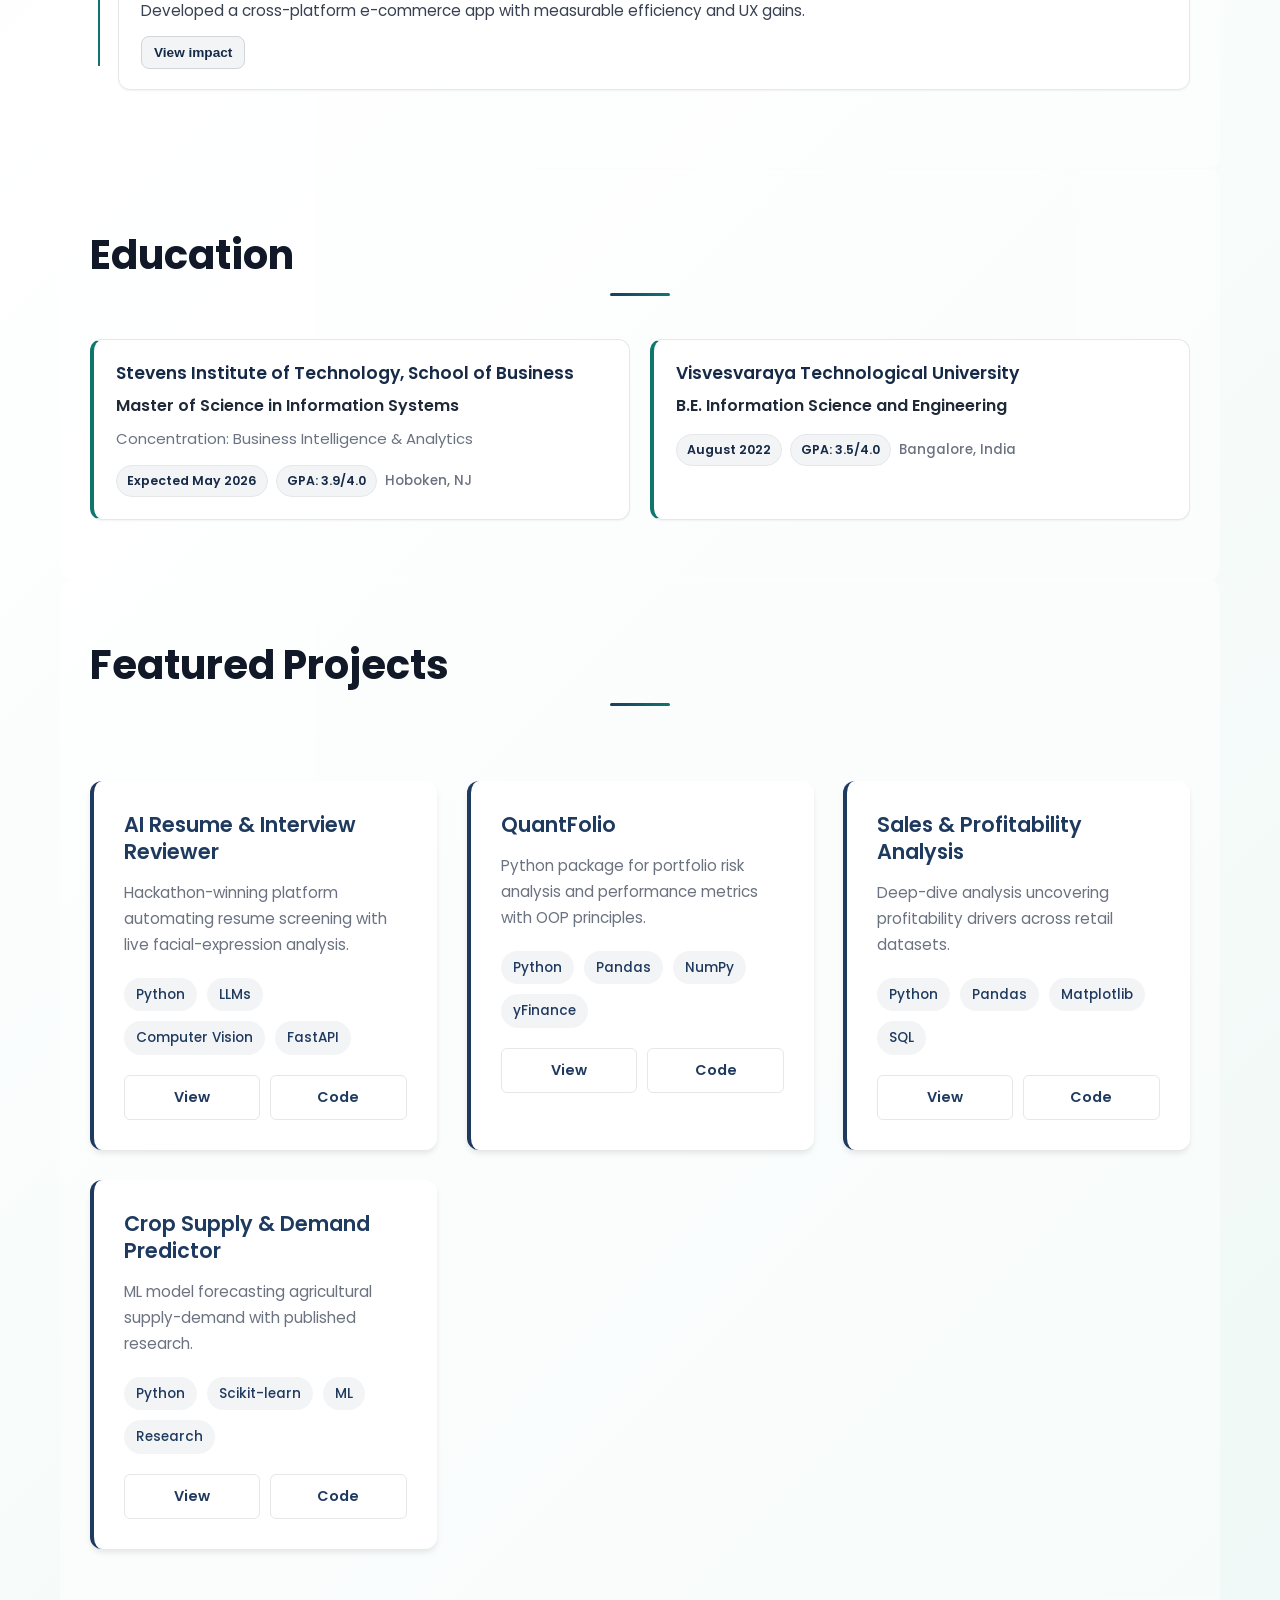
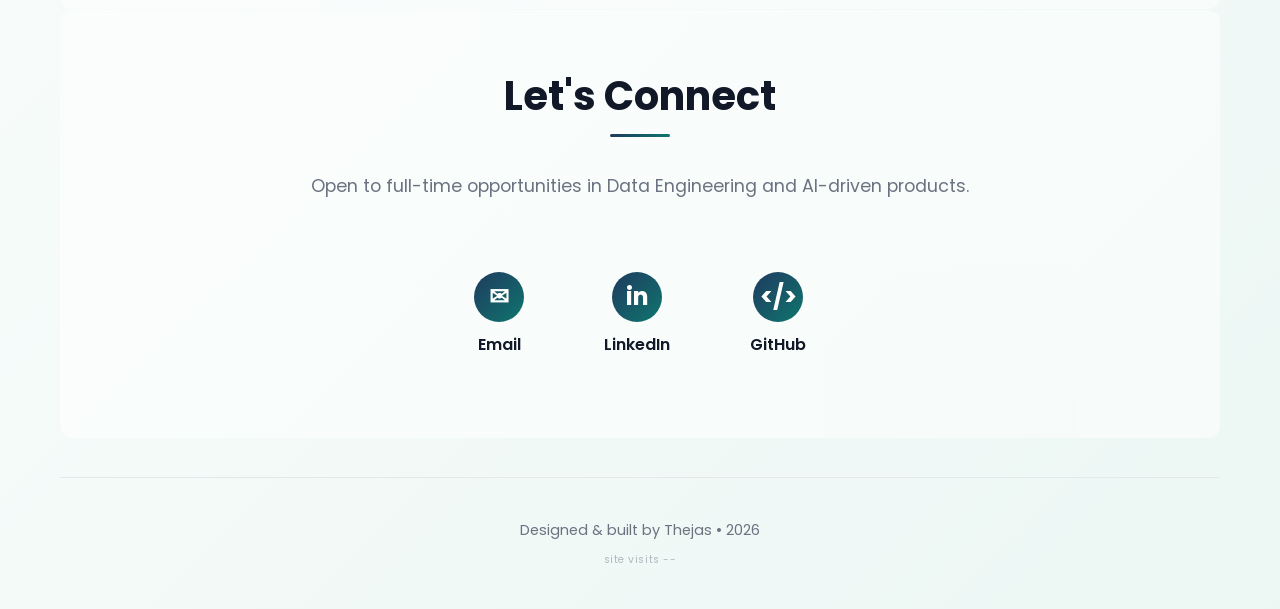
==== commit f466c7b8: "Enhance portfolio homepage styles and interactions" ====
--- a/index.html
+++ b/index.html
@@ -5,9 +5,11 @@
     <meta name="viewport" content="width=device-width, initial-scale=1.0" />
     <meta name="description" content="Thejas - Data Engineer & AI Builder" />
     <title>Thejas | Data Engineer & AI Builder</title>
+    <link rel="icon" type="image/svg+xml" href="assets/tj-logo.svg" />
+    <link rel="shortcut icon" href="assets/tj-logo.svg" />
     <link rel="preconnect" href="https://fonts.googleapis.com" />
     <link rel="preconnect" href="https://fonts.gstatic.com" crossorigin />
-    <link href="https://fonts.googleapis.com/css2?family=Courier+Prime:wght@400;700&family=Poppins:wght@200;300;400;500;600;700&display=swap" rel="stylesheet" />
+    <link href="https://fonts.googleapis.com/css2?family=Courier+Prime:wght@400;700&family=Fraunces:opsz,wght@9..144,500;9..144,700&family=Poppins:wght@200;300;400;500;600;700&display=swap" rel="stylesheet" />
     <link rel="stylesheet" href="styles.css" />
   </head>
   <body>
@@ -16,6 +18,11 @@
     <div class="wrapper">
       <!-- Navigation -->
       <nav class="nav-bar">
+        <a href="#home" class="nav-brand scroll-link" aria-label="Go to home">
+          <span class="nav-brand-mark" aria-hidden="true">
+            <img src="assets/tj-logo.svg" alt="TJ logo" class="nav-brand-logo" />
+          </span>
+        </a>
         <div class="nav-links">
           <a href="#home" class="nav-link scroll-link">Home</a>
           <a href="#about" class="nav-link scroll-link">About</a>
@@ -32,12 +39,10 @@
           <h1 class="hero-title">
             <span id="typed-text" class="typed-text"></span><span id="name-cursor" class="name-cursor" aria-hidden="true">|</span>
           </h1>
-          <p class="hero-subtitle">3+ Years Experience • MS Information Systems @ Stevens • Data & AI Product Builder</p>
           <div class="hero-interests" aria-label="Interests">
-            <span class="interest-pill">AI Systems</span>
-            <span class="interest-pill">Data Engineering</span>
-            <span class="interest-pill">Machine Learning</span>
-            <span class="interest-pill">Product Analytics</span>
+            <span class="flip-interest" aria-live="polite">
+              <span id="flip-interest-text" class="flip-interest-text">AI Systems</span>
+            </span>
           </div>
           <p class="hero-description">
             I bring 3+ years of hands-on experience across network engineering, automation, and analytics, including enterprise-scale delivery at NTT DATA.
@@ -45,6 +50,7 @@
           <p class="hero-description">
             I bridge data and business by turning complex insights into simple, high-impact products and user experiences.
           </p>
+          <p class="hero-ms-note">MS in Information Systems @ Stevens Institute of Technology</p>
           <div class="hero-cta">
             <a href="#projects" class="btn btn-primary scroll-link">View My Work</a>
             <a href="#contact" class="btn btn-secondary scroll-link">Get in Touch</a>
@@ -166,8 +172,20 @@
       <!-- Footer -->
       <footer class="footer">
         <p>Designed & built by Thejas • 2026</p>
+        <p class="visitor-counter" aria-live="polite">site visits <span id="visitor-count">...</span></p>
       </footer>
     </div>
+
+    <aside class="quick-contact" aria-label="Quick contact links">
+      <button id="quick-contact-toggle" class="quick-contact-toggle" type="button" aria-expanded="false" aria-controls="quick-contact-links">
+        Get in touch
+      </button>
+      <div id="quick-contact-links" class="quick-contact-links" hidden>
+        <a href="https://linkedin.com/in/thejasvk" target="_blank" rel="noopener" class="quick-contact-link">LinkedIn</a>
+        <a href="https://github.com/ThejasVK" target="_blank" rel="noopener" class="quick-contact-link">GitHub</a>
+        <a href="https://www.instagram.com/_thejas_vk/" target="_blank" rel="noopener" class="quick-contact-link">Instagram</a>
+      </div>
+    </aside>
 
     <script src="script.js"></script>
   </body>
--- a/styles.css
+++ b/styles.css
@@ -72,8 +72,9 @@
   top: 0;
   z-index: 100;
   display: flex;
-  justify-content: center;
+  justify-content: flex-start;
   align-items: center;
+  gap: 14px;
   padding: 12px 10px;
   backdrop-filter: blur(8px);
   background: linear-gradient(90deg, rgba(237, 242, 248, 0.58), rgba(236, 247, 244, 0.58));
@@ -83,6 +84,43 @@
   animation: slideDown 0.5s ease-out;
 }
 
+.nav-brand {
+  display: inline-flex;
+  align-items: center;
+  justify-content: center;
+  text-decoration: none;
+  flex-shrink: 0;
+}
+
+.nav-brand-mark {
+  width: 36px;
+  height: 36px;
+  border-radius: 10px;
+  display: inline-flex;
+  align-items: center;
+  justify-content: center;
+  font-family: 'Courier Prime', monospace;
+  font-size: 1.15rem;
+  font-weight: 700;
+  color: #ffffff;
+  background: linear-gradient(140deg, var(--primary-dark), var(--accent-dark));
+  border: 1px solid rgba(255, 255, 255, 0.75);
+  box-shadow: 0 6px 16px rgb(22 42 71 / 24%);
+  transition: transform 0.25s ease, box-shadow 0.25s ease;
+}
+
+.nav-brand-logo {
+  width: 24px;
+  height: 24px;
+  display: block;
+  filter: drop-shadow(0 1px 1px rgba(0, 0, 0, 0.25));
+}
+
+.nav-brand:hover .nav-brand-mark {
+  transform: translateY(-1px);
+  box-shadow: 0 8px 18px rgb(22 42 71 / 30%);
+}
+
 .nav-bar.is-scrolled {
   background: linear-gradient(90deg, rgba(237, 242, 248, 0.92), rgba(236, 247, 244, 0.92));
   border-color: rgba(31, 58, 95, 0.24);
@@ -102,7 +140,8 @@
 
 .nav-links {
   display: flex;
-  width: 100%;
+  width: calc(100% - 50px);
+  flex: 1;
   justify-content: center;
   align-items: center;
   flex-wrap: wrap;
@@ -157,10 +196,18 @@
   .nav-bar {
     border-radius: 12px;
     padding: 10px 6px;
+    gap: 10px;
   }
 
   .nav-links {
+    width: 100%;
     gap: 8px;
+  }
+
+  .nav-brand-mark {
+    width: 34px;
+    height: 34px;
+    font-size: 1.05rem;
   }
 
   .nav-link {
@@ -325,12 +372,12 @@
   50%, 100% { opacity: 0; }
 }
 
-.hero-subtitle {
+.hero-academic {
   font-size: 1.1rem;
-  color: var(--accent);
-  font-weight: 600;
-  margin-bottom: 15px;
-  letter-spacing: 1px;
+  color: #1f2937;
+  font-weight: 600;
+  margin-bottom: 14px;
+  letter-spacing: 0.02em;
 }
 
 .hero-description {
@@ -342,10 +389,11 @@
 }
 
 .hero-interests {
-  display: flex;
+  display: inline-flex;
   justify-content: center;
+  align-items: baseline;
   flex-wrap: wrap;
-  gap: 10px;
+  gap: 8px;
   margin-bottom: 24px;
   opacity: 0;
   transform: translateY(12px);
@@ -353,30 +401,38 @@
   animation-delay: 1.15s;
 }
 
-.interest-pill {
+.flip-interest {
   display: inline-flex;
   align-items: center;
-  padding: 8px 14px;
-  border-radius: 999px;
-  font-size: 0.85rem;
-  font-weight: 600;
-  color: var(--primary-dark);
-  background: linear-gradient(135deg, rgba(31, 58, 95, 0.14), rgba(15, 118, 110, 0.16));
-  border: 1px solid rgba(31, 58, 95, 0.25);
-  box-shadow: var(--shadow-sm);
-  animation: pillFloat 3.2s ease-in-out infinite;
-}
-
-.interest-pill:nth-child(2) {
-  animation-delay: 0.2s;
-}
-
-.interest-pill:nth-child(3) {
-  animation-delay: 0.4s;
-}
-
-.interest-pill:nth-child(4) {
-  animation-delay: 0.6s;
+  justify-content: center;
+  min-width: 220px;
+  min-height: 40px;
+  perspective: 800px;
+}
+
+.flip-interest-text {
+  display: inline-block;
+  font-family: 'Futura', 'Futura PT', 'Avenir Next', sans-serif;
+  font-size: 1.35rem;
+  font-weight: 300;
+  color: #0f0f0f;
+  line-height: 1.1;
+  letter-spacing: 0.01em;
+  transform-origin: center;
+  backface-visibility: hidden;
+}
+
+.hero-ms-note {
+  margin-top: -18px;
+  margin-bottom: 28px;
+  font-size: 0.95rem;
+  color: var(--grey-700);
+  font-weight: 600;
+  letter-spacing: 0.01em;
+}
+
+.flip-interest-text.is-flipping {
+  animation: flipChange 0.55s ease;
 }
 
 @keyframes revealInterests {
@@ -390,13 +446,22 @@
   }
 }
 
-@keyframes pillFloat {
-  0%,
+@keyframes flipChange {
+  0% {
+    transform: rotateX(0deg);
+    opacity: 1;
+  }
+  48% {
+    transform: rotateX(90deg);
+    opacity: 0.1;
+  }
+  52% {
+    transform: rotateX(-90deg);
+    opacity: 0.1;
+  }
   100% {
-    transform: translateY(0);
-  }
-  50% {
-    transform: translateY(-3px);
+    transform: rotateX(0deg);
+    opacity: 1;
   }
 }
 
@@ -454,6 +519,10 @@
   .scroll-indicator {
     animation: none;
   }
+
+  .flip-interest-text.is-flipping {
+    animation: none;
+  }
 }
 
 @media (max-width: 768px) {
@@ -470,9 +539,23 @@
     margin-bottom: 18px;
   }
 
-  .interest-pill {
-    font-size: 0.78rem;
-    padding: 7px 12px;
+  .flip-interest {
+    min-width: 180px;
+    min-height: 36px;
+  }
+
+  .hero-academic {
+    font-size: 0.94rem;
+  }
+
+  .flip-interest-text {
+    font-size: 1.18rem;
+  }
+
+  .hero-ms-note {
+    margin-top: -12px;
+    margin-bottom: 24px;
+    font-size: 0.88rem;
   }
   
   .hero-cta {
@@ -621,6 +704,7 @@
   border: 1px solid var(--grey-200);
   box-shadow: var(--shadow-sm);
   padding: 20px;
+  font-size: 0.95rem;
   transition: transform 0.25s ease, box-shadow 0.25s ease;
 }
 
@@ -1239,6 +1323,113 @@
   font-size: 0.9rem;
 }
 
+.visitor-counter {
+  margin-top: 8px;
+  font-size: 0.66rem !important;
+  letter-spacing: 0.05em;
+  text-transform: lowercase;
+  opacity: 0.38;
+  color: var(--grey-600);
+  user-select: none;
+}
+
+.quick-contact {
+  position: fixed;
+  right: 14px;
+  bottom: 26px;
+  z-index: 140;
+  display: flex;
+  align-items: flex-end;
+  gap: 8px;
+}
+
+.quick-contact-toggle {
+  border: 1px solid rgba(31, 58, 95, 0.28);
+  border-radius: 999px;
+  background: linear-gradient(135deg, rgba(255, 255, 255, 0.95), rgba(243, 244, 246, 0.95));
+  color: var(--primary-dark);
+  font-family: 'Poppins', sans-serif;
+  font-size: 0.78rem;
+  font-weight: 600;
+  letter-spacing: 0.01em;
+  padding: 9px 12px;
+  box-shadow: var(--shadow-md);
+  cursor: pointer;
+  transition: transform 0.2s ease, box-shadow 0.2s ease, background 0.2s ease;
+}
+
+.quick-contact-toggle:hover {
+  transform: translateY(-2px);
+  box-shadow: var(--shadow-lg);
+}
+
+.quick-contact-links {
+  display: inline-flex;
+  align-items: center;
+  gap: 7px;
+  padding: 6px;
+  border: 1px solid rgba(31, 58, 95, 0.2);
+  border-radius: 999px;
+  background: rgba(255, 255, 255, 0.95);
+  box-shadow: var(--shadow-md);
+  transform: translateX(8px);
+  opacity: 0;
+  pointer-events: none;
+  transition: opacity 0.22s ease, transform 0.22s ease;
+}
+
+.quick-contact.is-open .quick-contact-links {
+  opacity: 1;
+  transform: translateX(0);
+  pointer-events: auto;
+}
+
+.quick-contact-link {
+  display: inline-flex;
+  align-items: center;
+  justify-content: center;
+  text-decoration: none;
+  font-size: 0.72rem;
+  font-weight: 600;
+  color: var(--primary-dark);
+  background: var(--grey-100);
+  border: 1px solid var(--grey-200);
+  border-radius: 999px;
+  padding: 7px 9px;
+  transition: all 0.2s ease;
+}
+
+.quick-contact-link:hover {
+  color: #ffffff;
+  background: var(--primary);
+  border-color: var(--primary);
+}
+
+@media (max-width: 768px) {
+  .quick-contact {
+    right: 10px;
+    bottom: 14px;
+    flex-direction: column-reverse;
+    align-items: flex-end;
+  }
+
+  .quick-contact-toggle {
+    font-size: 0.74rem;
+    padding: 8px 11px;
+  }
+
+  .quick-contact-links {
+    flex-direction: column;
+    border-radius: 12px;
+    padding: 8px;
+    transform: translateY(8px);
+  }
+
+  .quick-contact.is-open .quick-contact-links {
+    transform: translateY(0);
+  }
+}
+
 /* Scroll Link Behavior */
 .scroll-link {
   cursor: pointer;
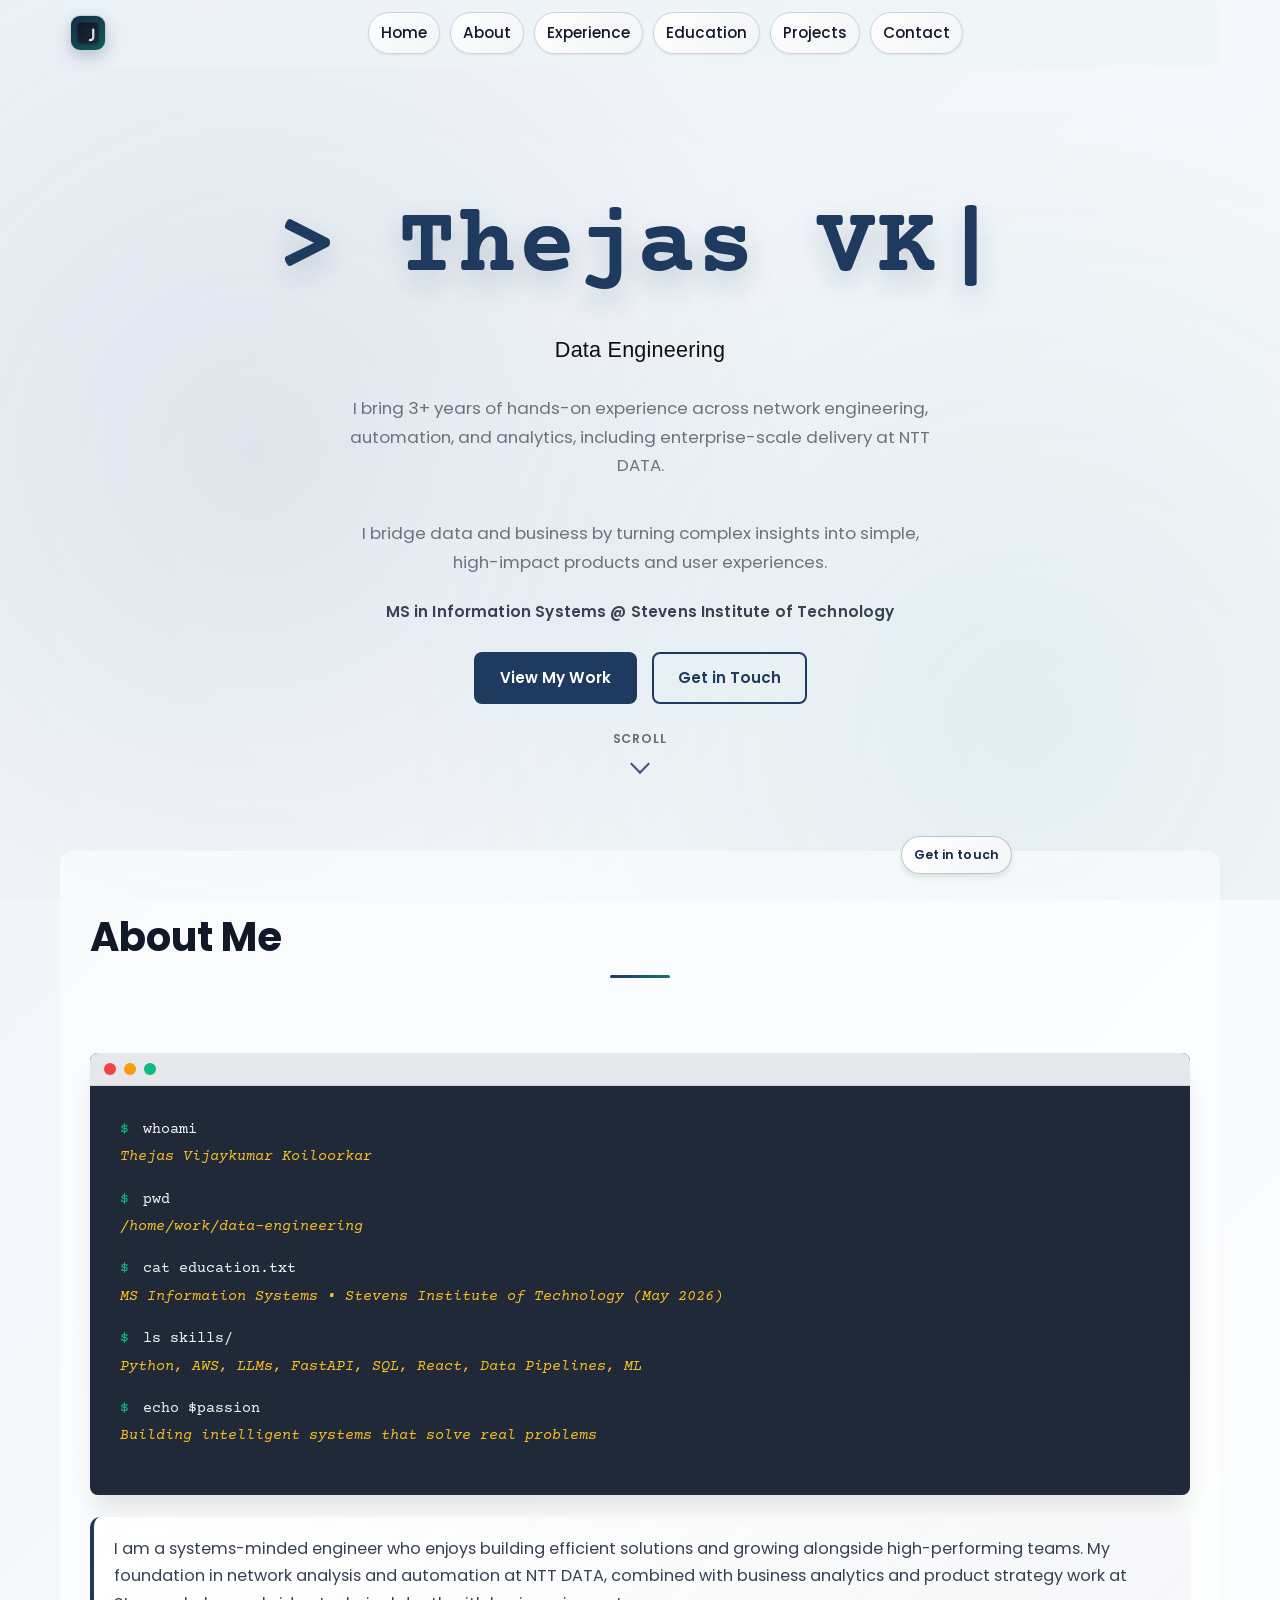
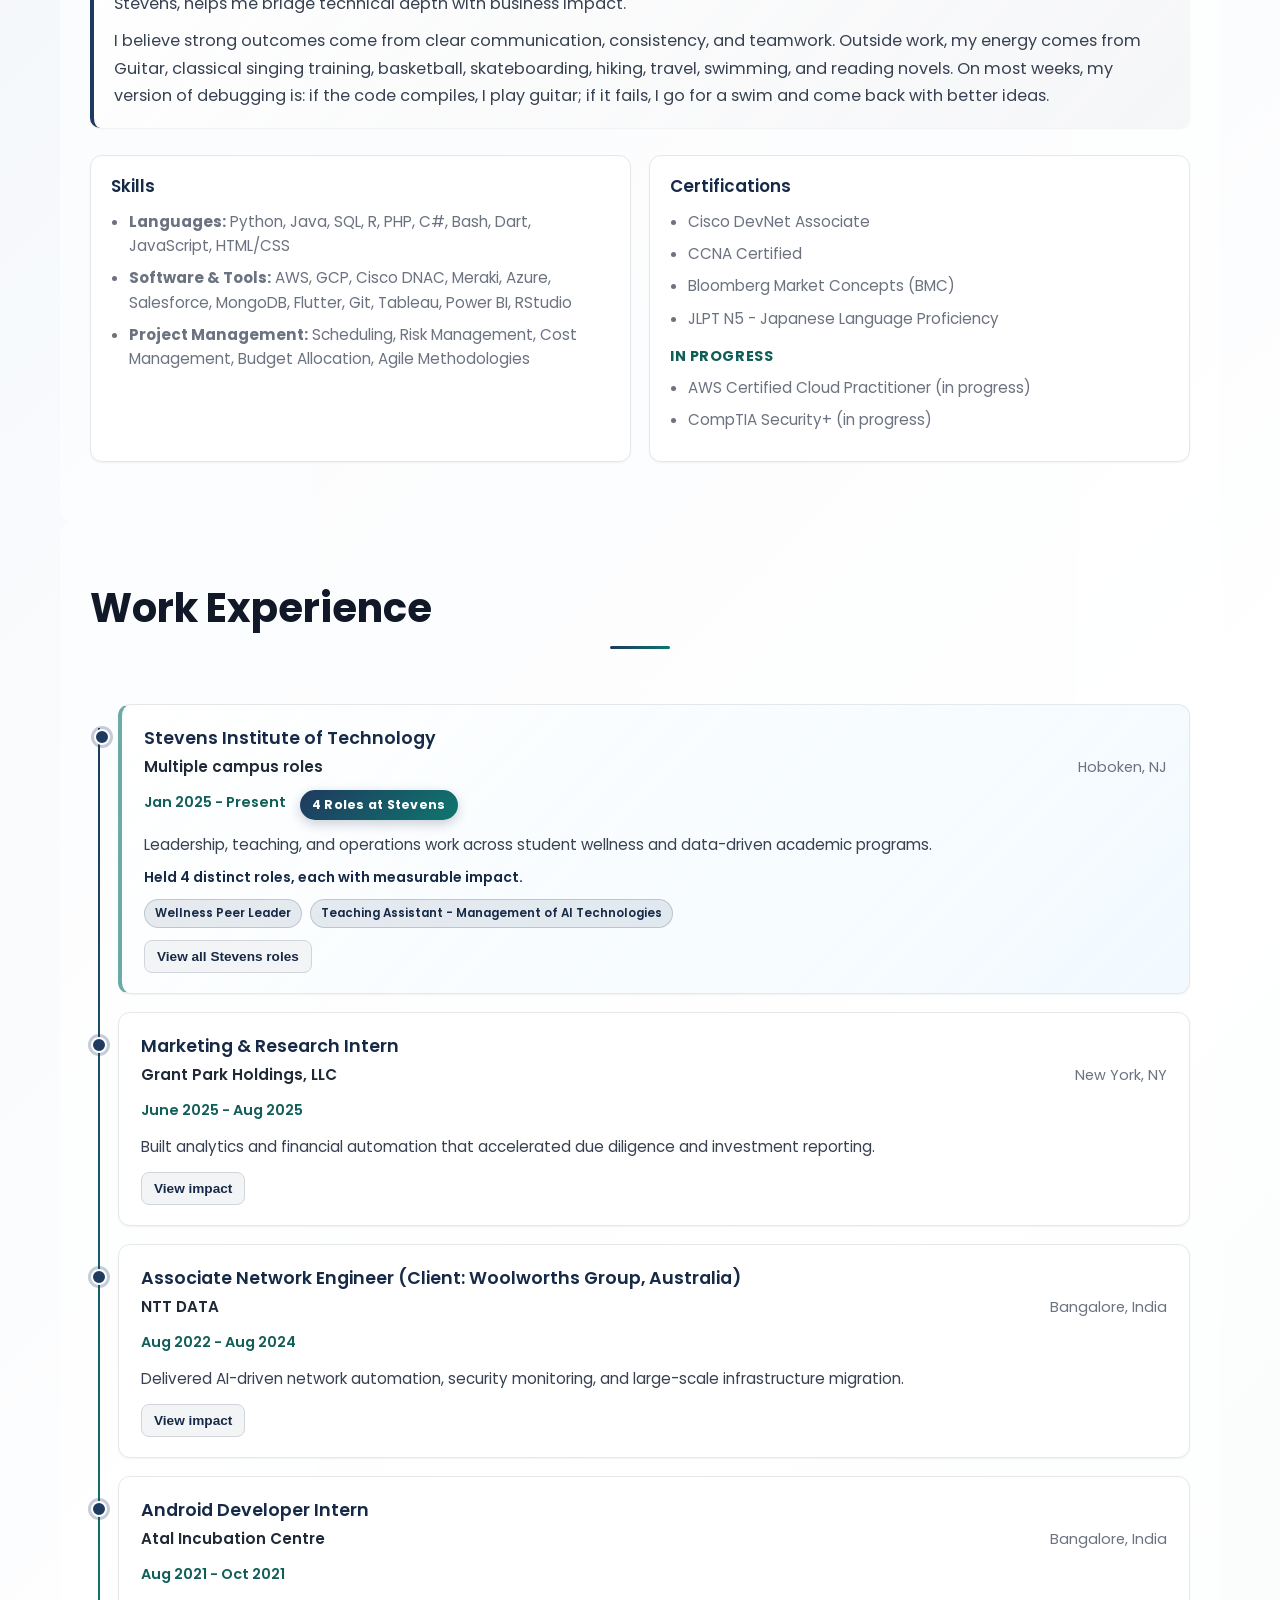
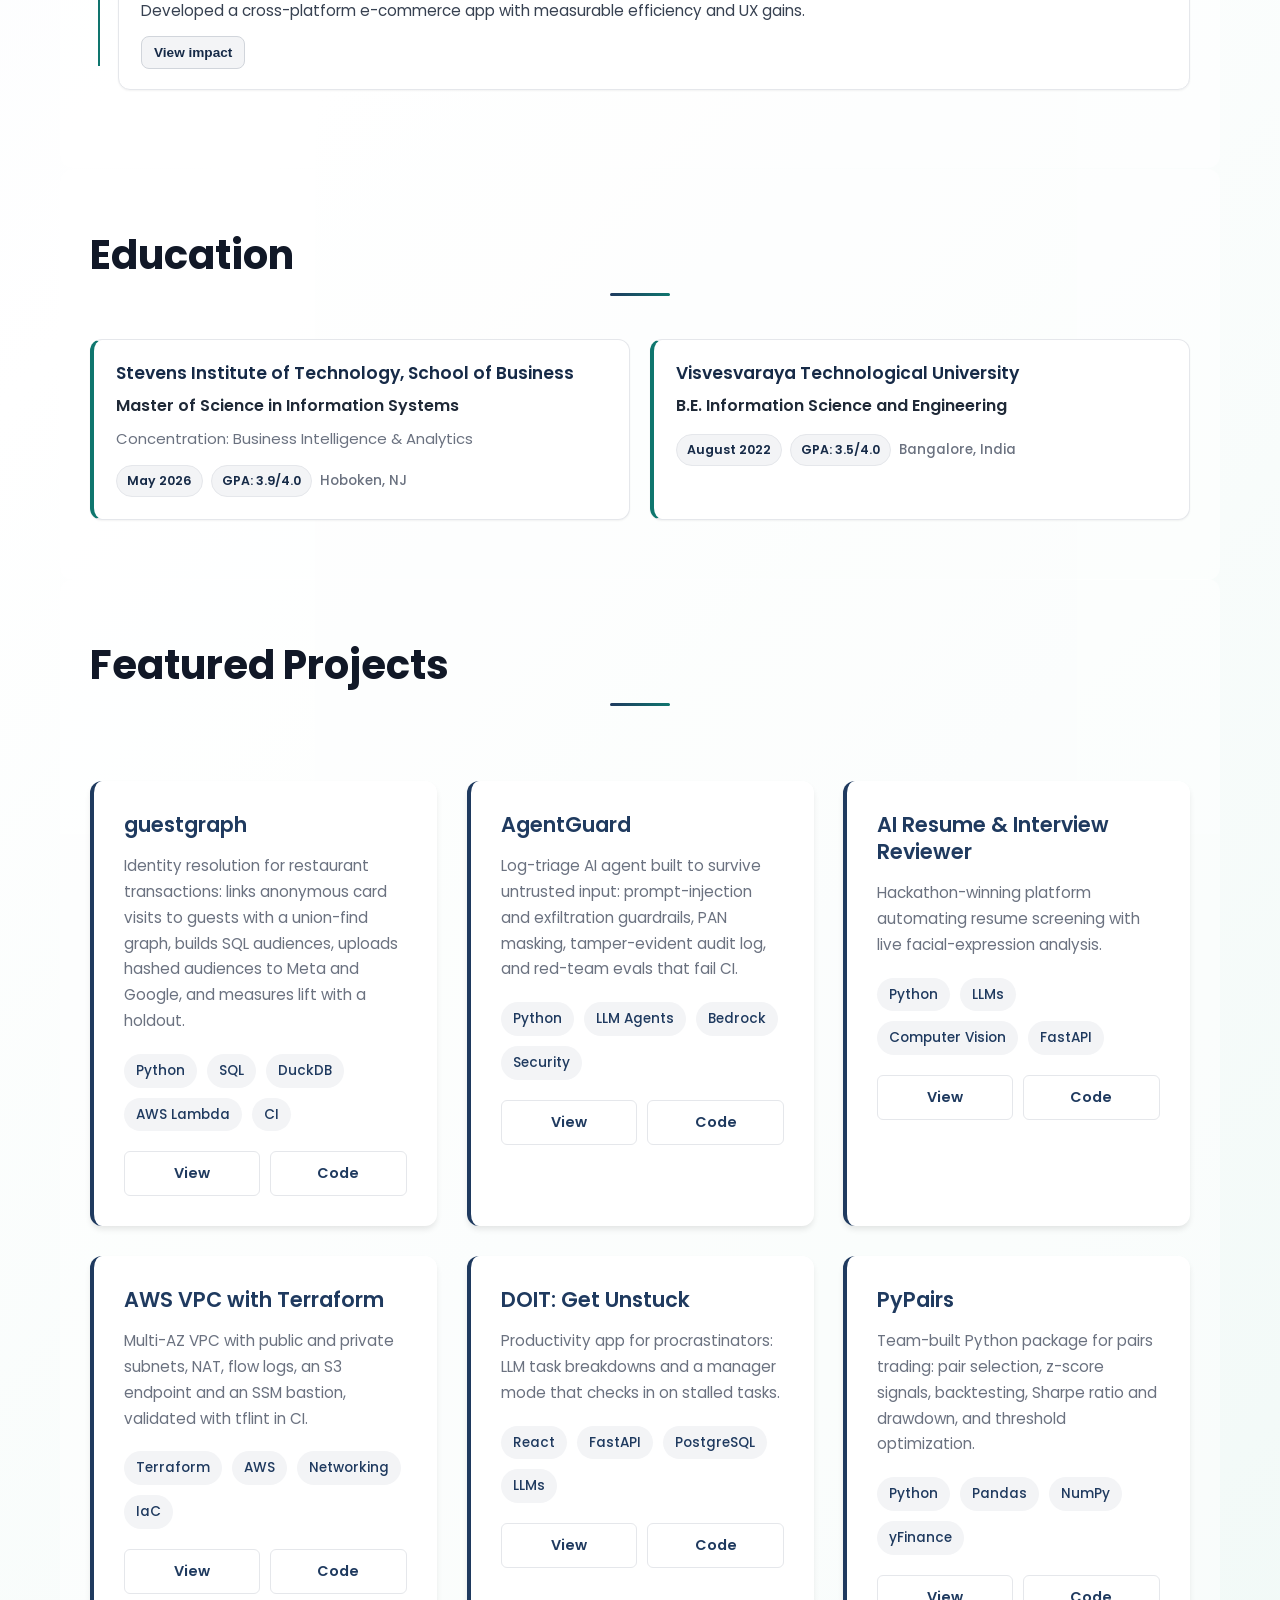
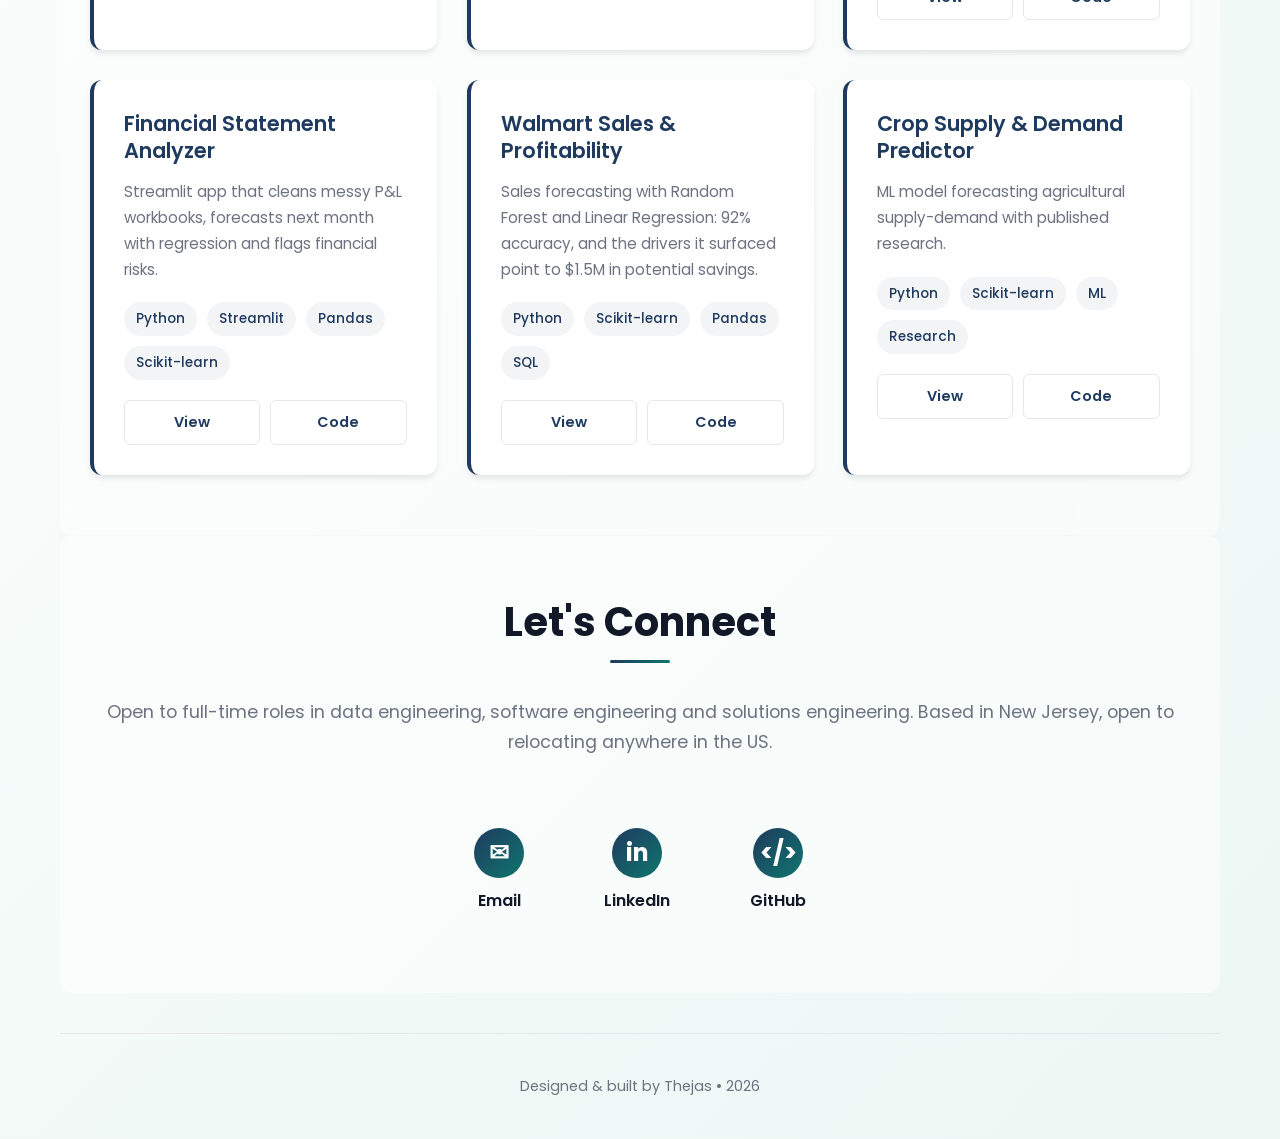
==== commit b21cac12: "Update portfolio: graduated, current certs, search previews, cleanup - Education and résumés: May 20" ====
--- a/index.html
+++ b/index.html
@@ -3,7 +3,15 @@
   <head>
     <meta charset="UTF-8" />
     <meta name="viewport" content="width=device-width, initial-scale=1.0" />
-    <meta name="description" content="Thejas - Data Engineer & AI Builder" />
+    <meta name="description" content="Thejas Vijaykumar Koiloorkar: data and software engineer with a network automation background. Projects in identity resolution, LLM agent security, AWS and Terraform. M.S. Information Systems, Stevens." />
+    <meta name="author" content="Thejas Vijaykumar Koiloorkar" />
+    <link rel="canonical" href="https://thejasvk.github.io/Homerun/" />
+    <meta name="theme-color" content="#1e3a5f" />
+    <meta property="og:type" content="website" />
+    <meta property="og:title" content="Thejas VK | Data & Software Engineer" />
+    <meta property="og:description" content="Data and software engineer with a network automation background. Python, SQL, AWS, LLM agents." />
+    <meta property="og:url" content="https://thejasvk.github.io/Homerun/" />
+    <meta name="twitter:card" content="summary" />
     <title>Thejas | Data Engineer & AI Builder</title>
     <link rel="icon" type="image/svg+xml" href="assets/tj-logo.svg" />
     <link rel="shortcut icon" href="assets/tj-logo.svg" />
@@ -98,13 +106,13 @@
             <ul class="about-list">
               <li>Cisco DevNet Associate</li>
               <li>CCNA Certified</li>
+              <li>Bloomberg Market Concepts (BMC)</li>
               <li>JLPT N5 - Japanese Language Proficiency</li>
             </ul>
-            <h4 class="about-subtitle">Relevant Next Certifications</h4>
+            <h4 class="about-subtitle">In Progress</h4>
             <ul class="about-list">
-              <li>AWS Certified Cloud Practitioner</li>
-              <li>Microsoft Azure Fundamentals (AZ-900)</li>
-              <li>Google Data Analytics Professional Certificate</li>
+              <li>AWS Certified Cloud Practitioner (in progress)</li>
+              <li>CompTIA Security+ (in progress)</li>
             </ul>
           </article>
         </div>
@@ -125,7 +133,7 @@
             <p class="education-degree">Master of Science in Information Systems</p>
             <p class="education-meta">Concentration: Business Intelligence & Analytics</p>
             <div class="education-stats">
-              <span class="education-pill">Expected May 2026</span>
+              <span class="education-pill">May 2026</span>
               <span class="education-pill">GPA: 3.9/4.0</span>
               <span class="education-location">Hoboken, NJ</span>
             </div>
@@ -152,7 +160,7 @@
       <!-- Contact Section -->
       <section id="contact" class="contact-section">
         <h2 class="section-title">Let's Connect</h2>
-        <p class="contact-subtitle">Open to full-time opportunities in Data Engineering and AI-driven products.</p>
+        <p class="contact-subtitle">Open to full-time roles in data engineering, software engineering and solutions engineering. Based in New Jersey, open to relocating anywhere in the US.</p>
         <div class="contact-methods">
           <a href="mailto:vkthejas01@gmail.com" class="contact-link">
             <span class="icon">✉</span>
@@ -172,7 +180,6 @@
       <!-- Footer -->
       <footer class="footer">
         <p>Designed & built by Thejas • 2026</p>
-        <p class="visitor-counter" aria-live="polite">site visits <span id="visitor-count">...</span></p>
       </footer>
     </div>
 
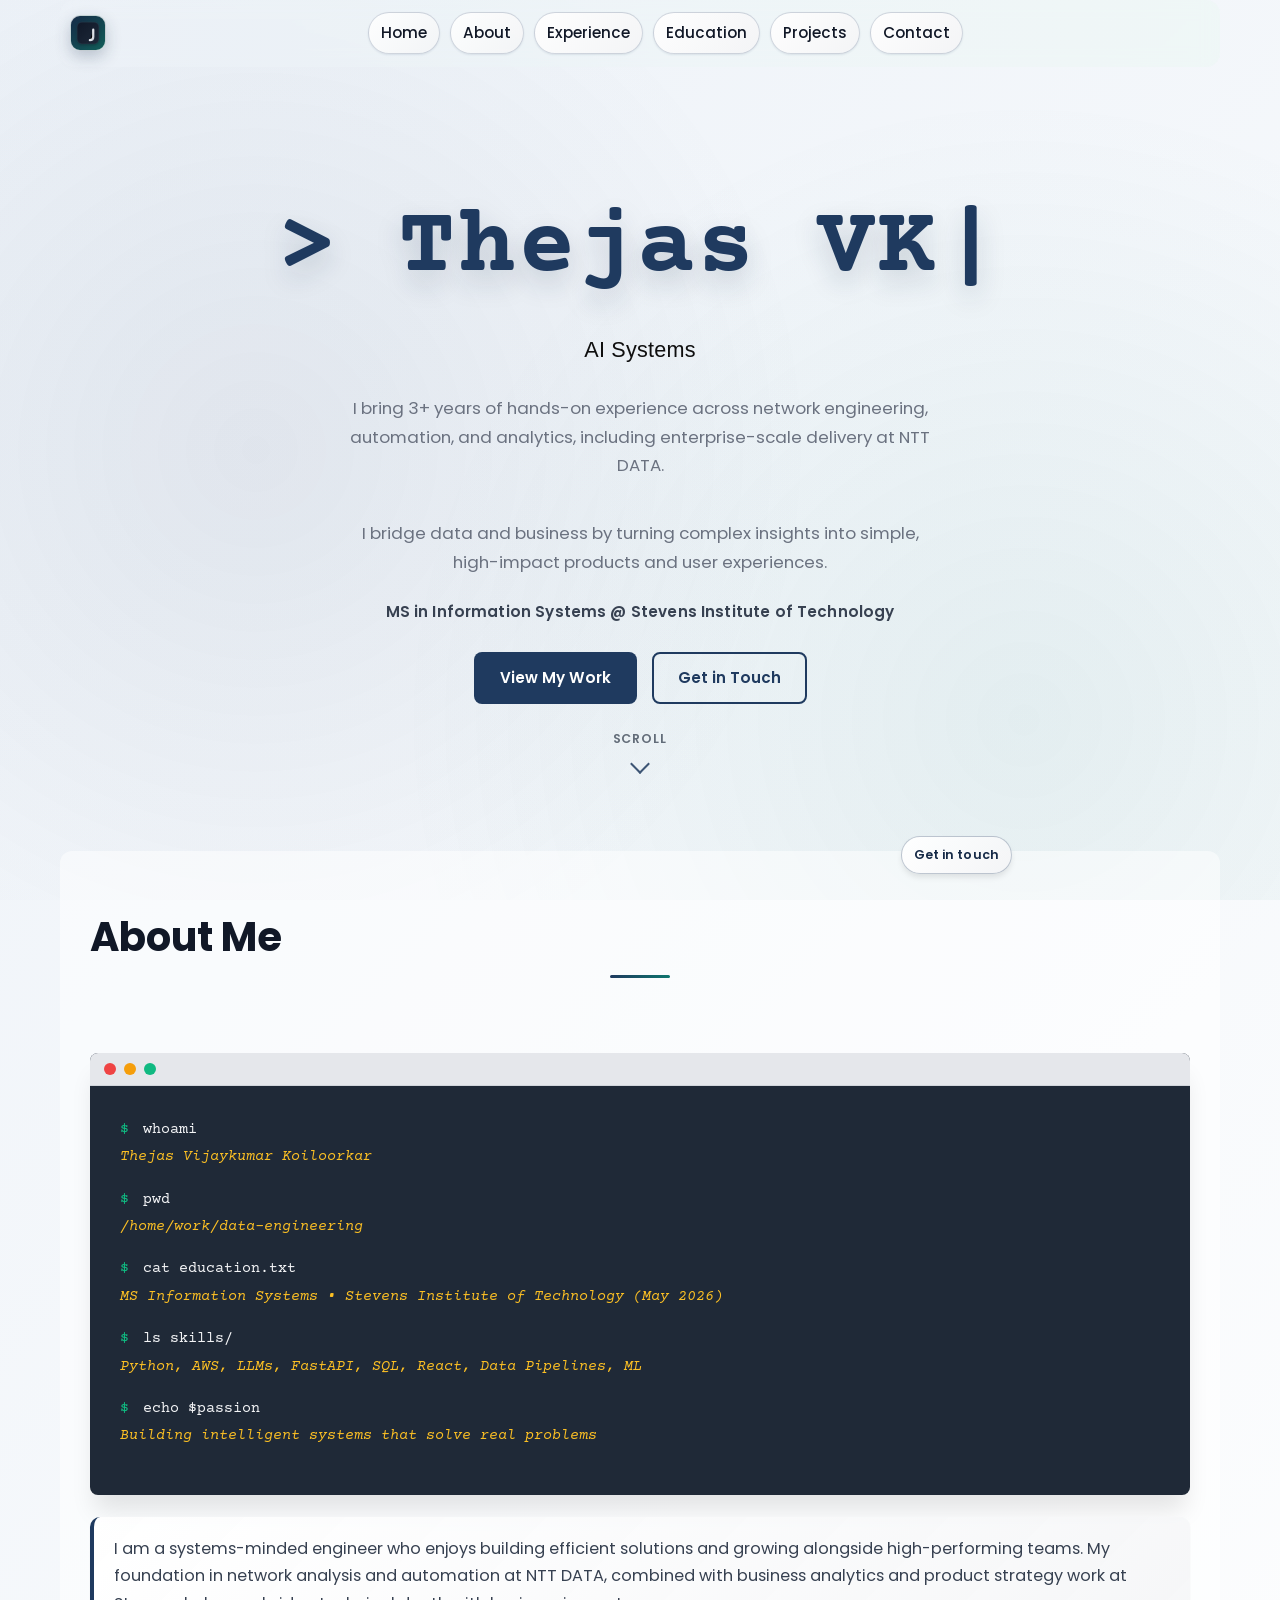
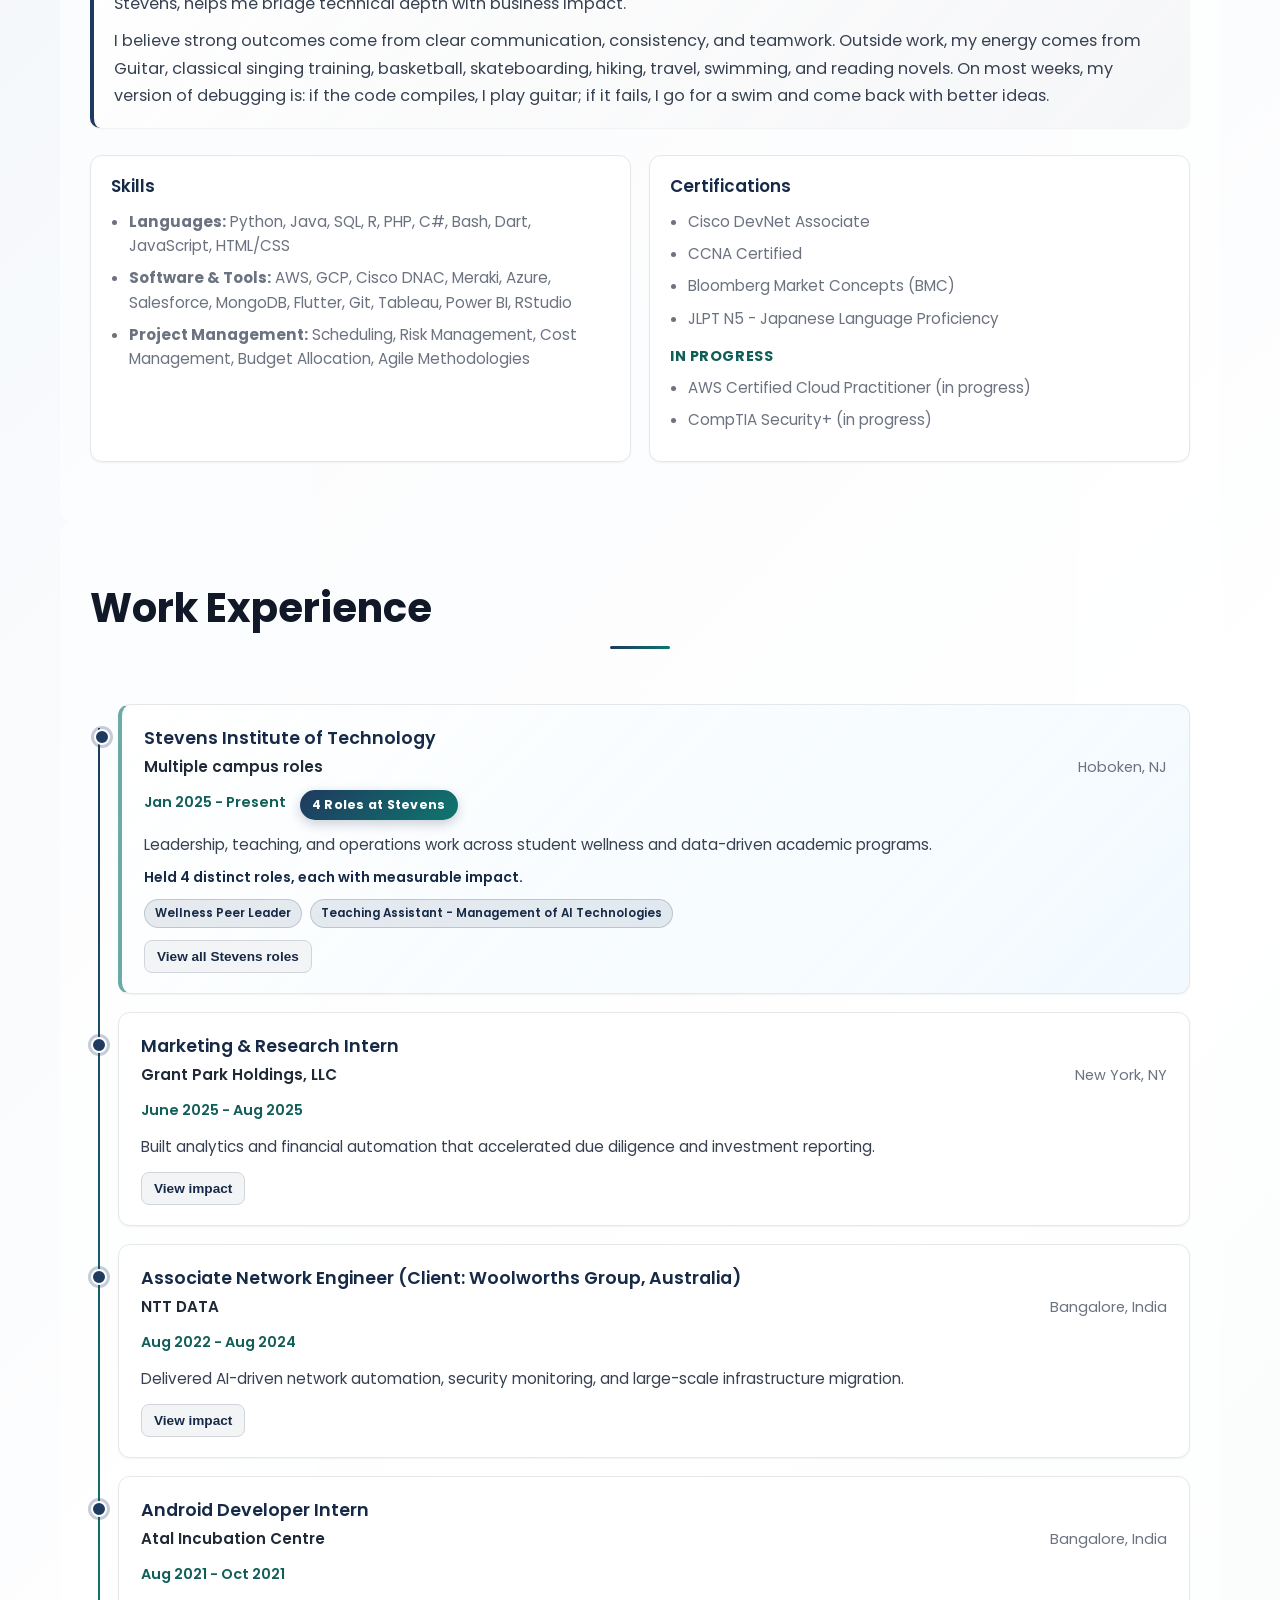
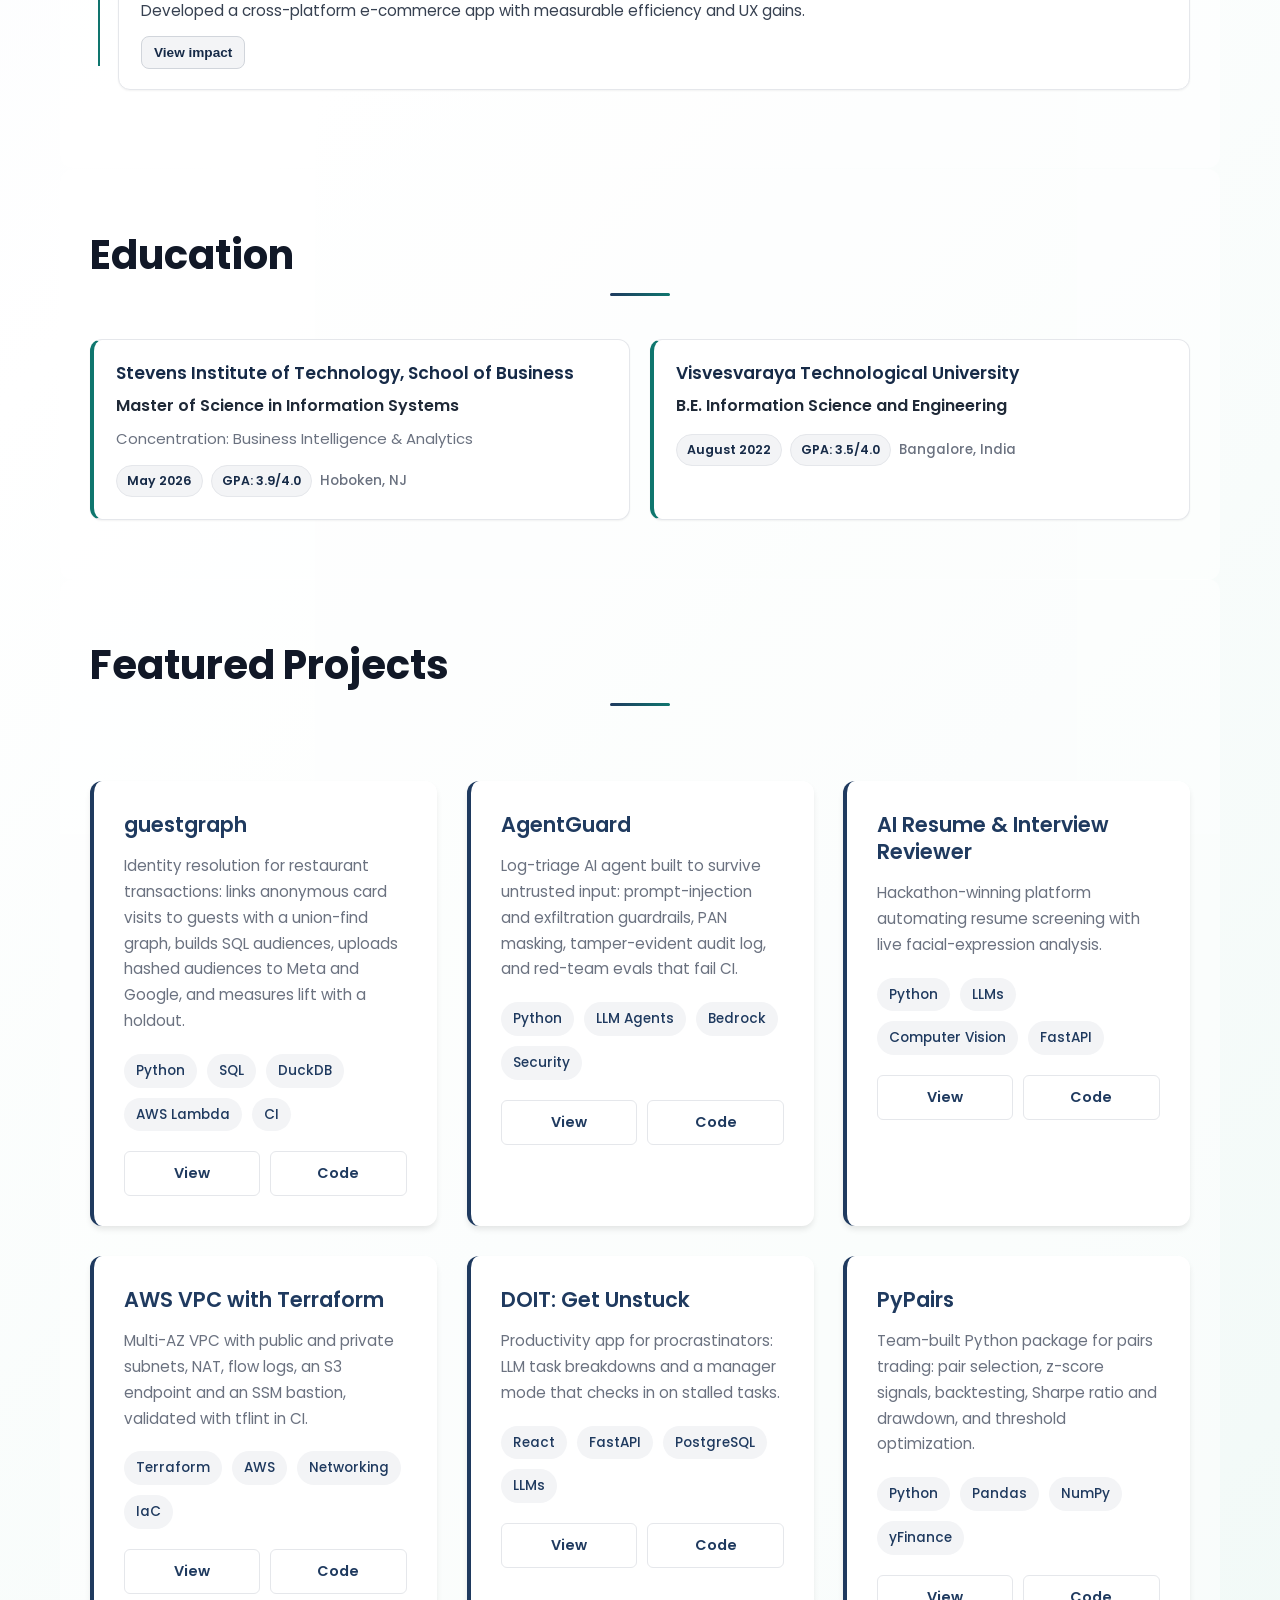
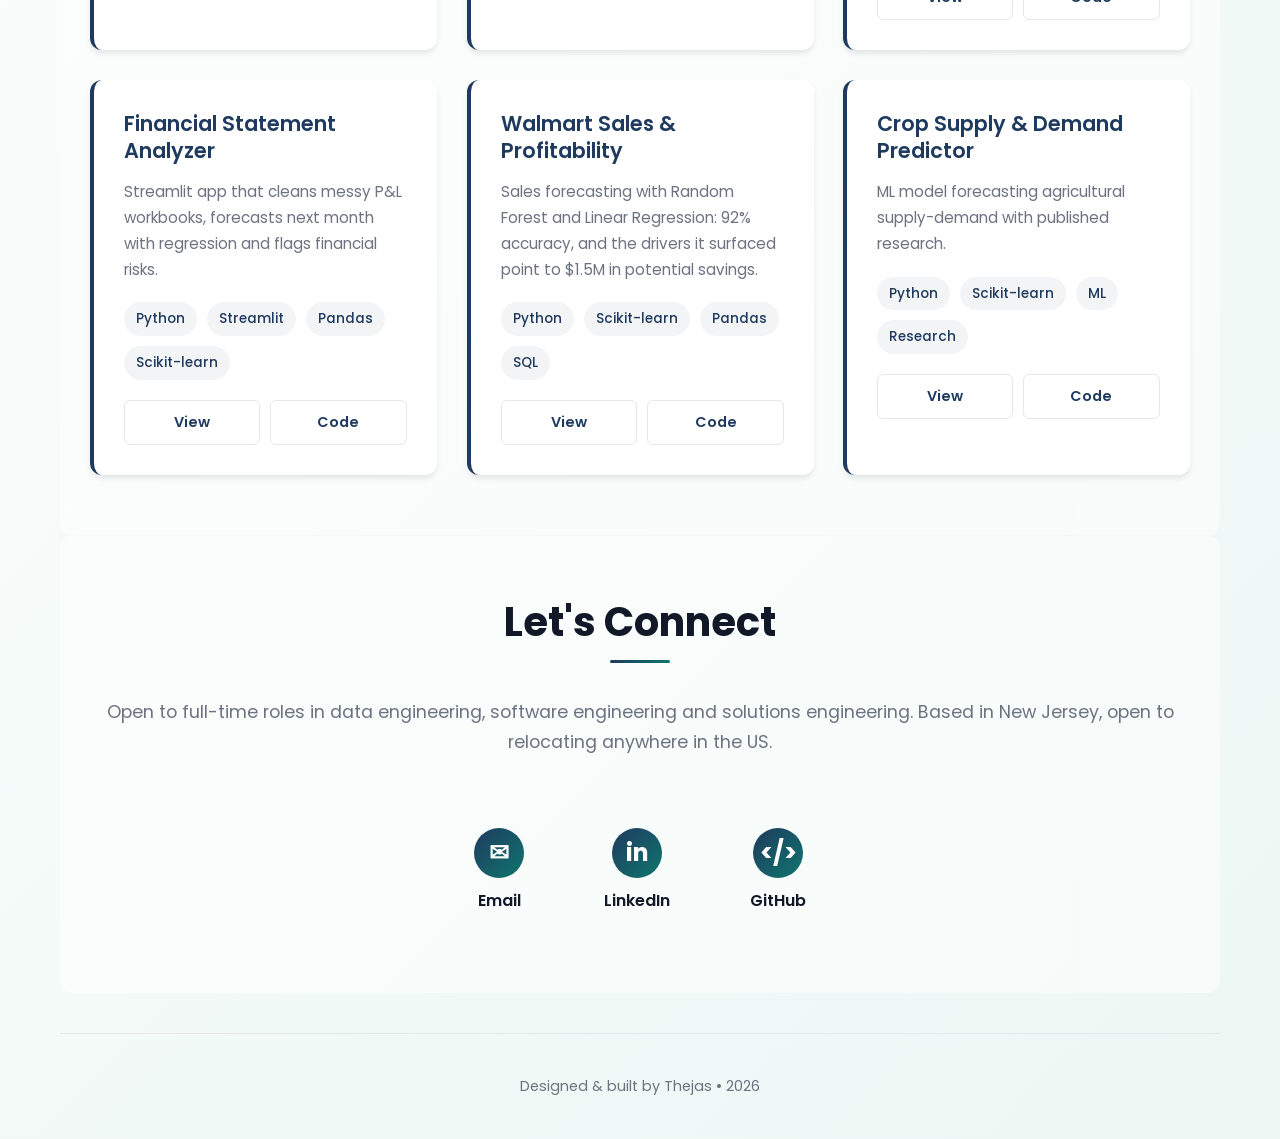
==== commit 5e8e5cb3: "Cache-bust CSS and JS so visitors get updates right away Co-Authored-By: Claude Opus 5.5 <noreply@an" ====
--- a/index.html
+++ b/index.html
@@ -18,7 +18,7 @@
     <link rel="preconnect" href="https://fonts.googleapis.com" />
     <link rel="preconnect" href="https://fonts.gstatic.com" crossorigin />
     <link href="https://fonts.googleapis.com/css2?family=Courier+Prime:wght@400;700&family=Fraunces:opsz,wght@9..144,500;9..144,700&family=Poppins:wght@200;300;400;500;600;700&display=swap" rel="stylesheet" />
-    <link rel="stylesheet" href="styles.css" />
+    <link rel="stylesheet" href="styles.css?v=2026-10-13" />
   </head>
   <body>
     <div id="background-decoration"></div>
@@ -194,6 +194,6 @@
       </div>
     </aside>
 
-    <script src="script.js"></script>
+    <script src="script.js?v=2026-10-13"></script>
   </body>
 </html>
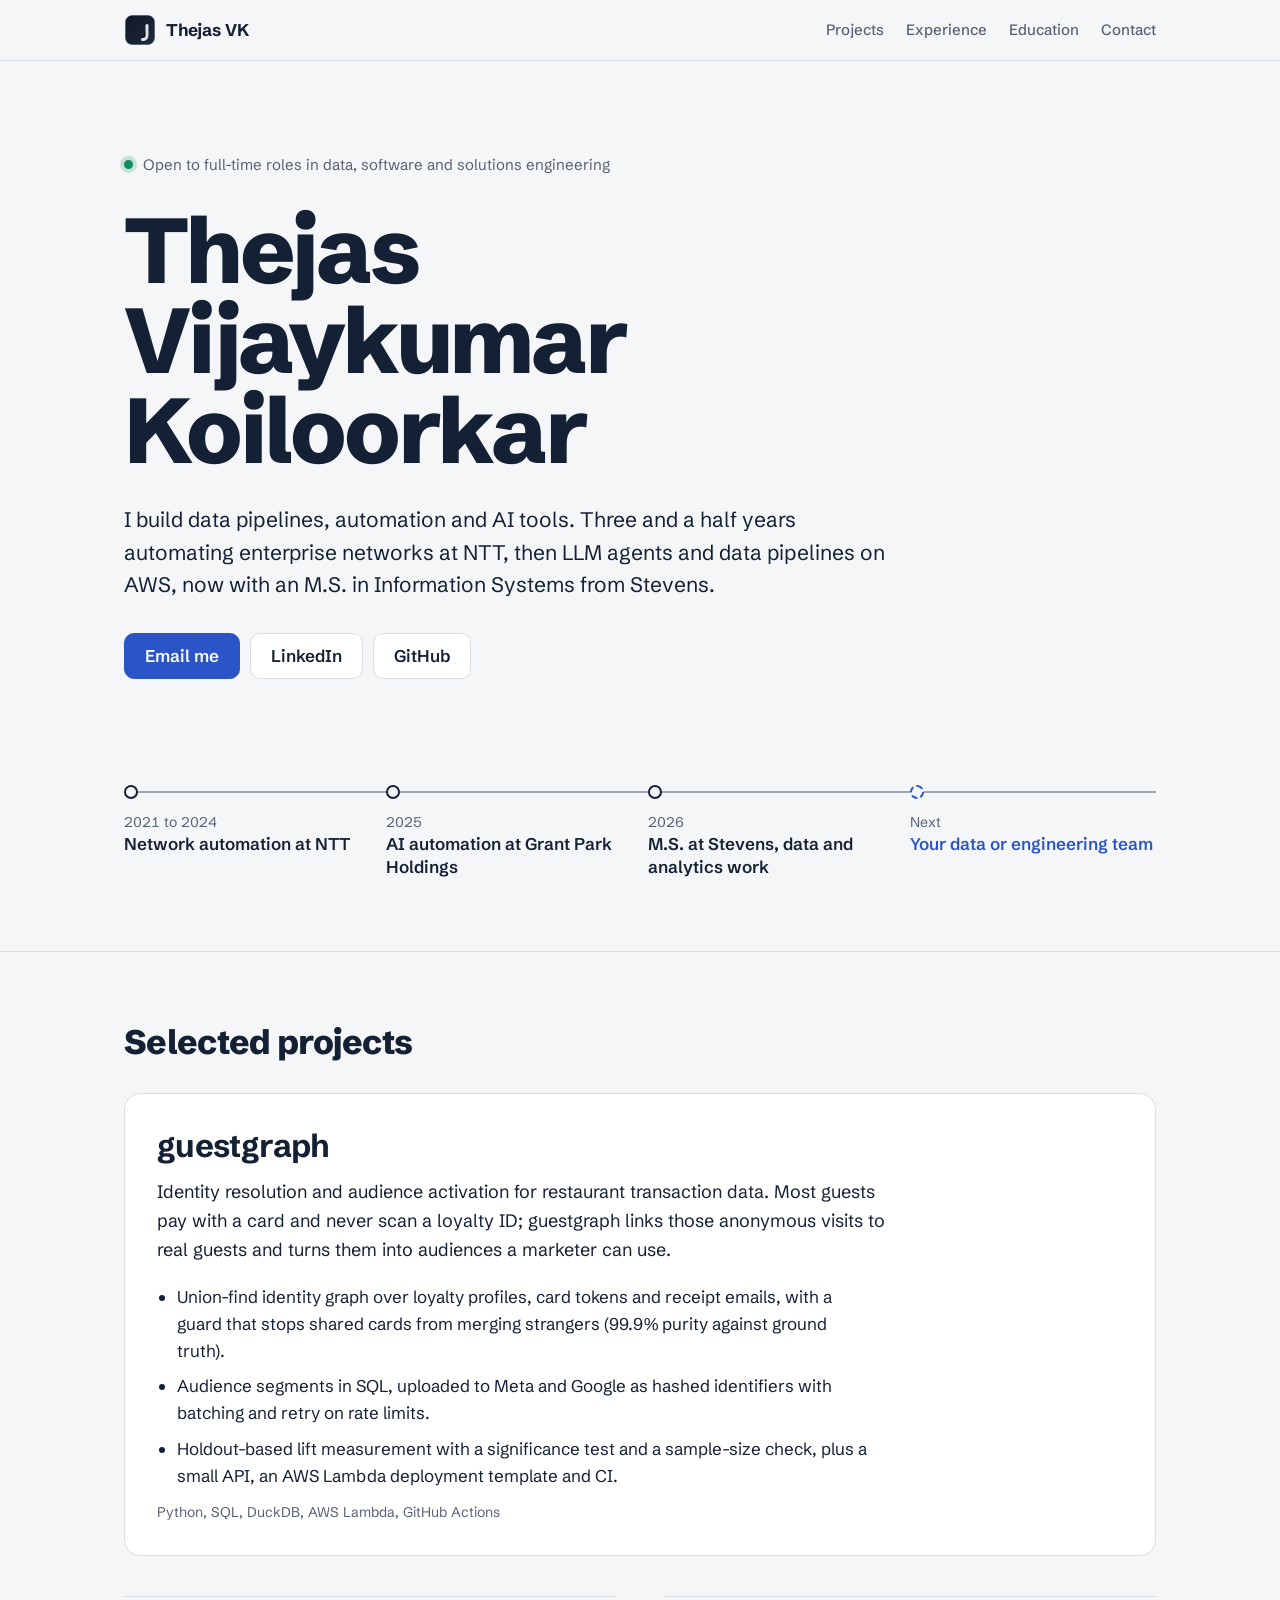
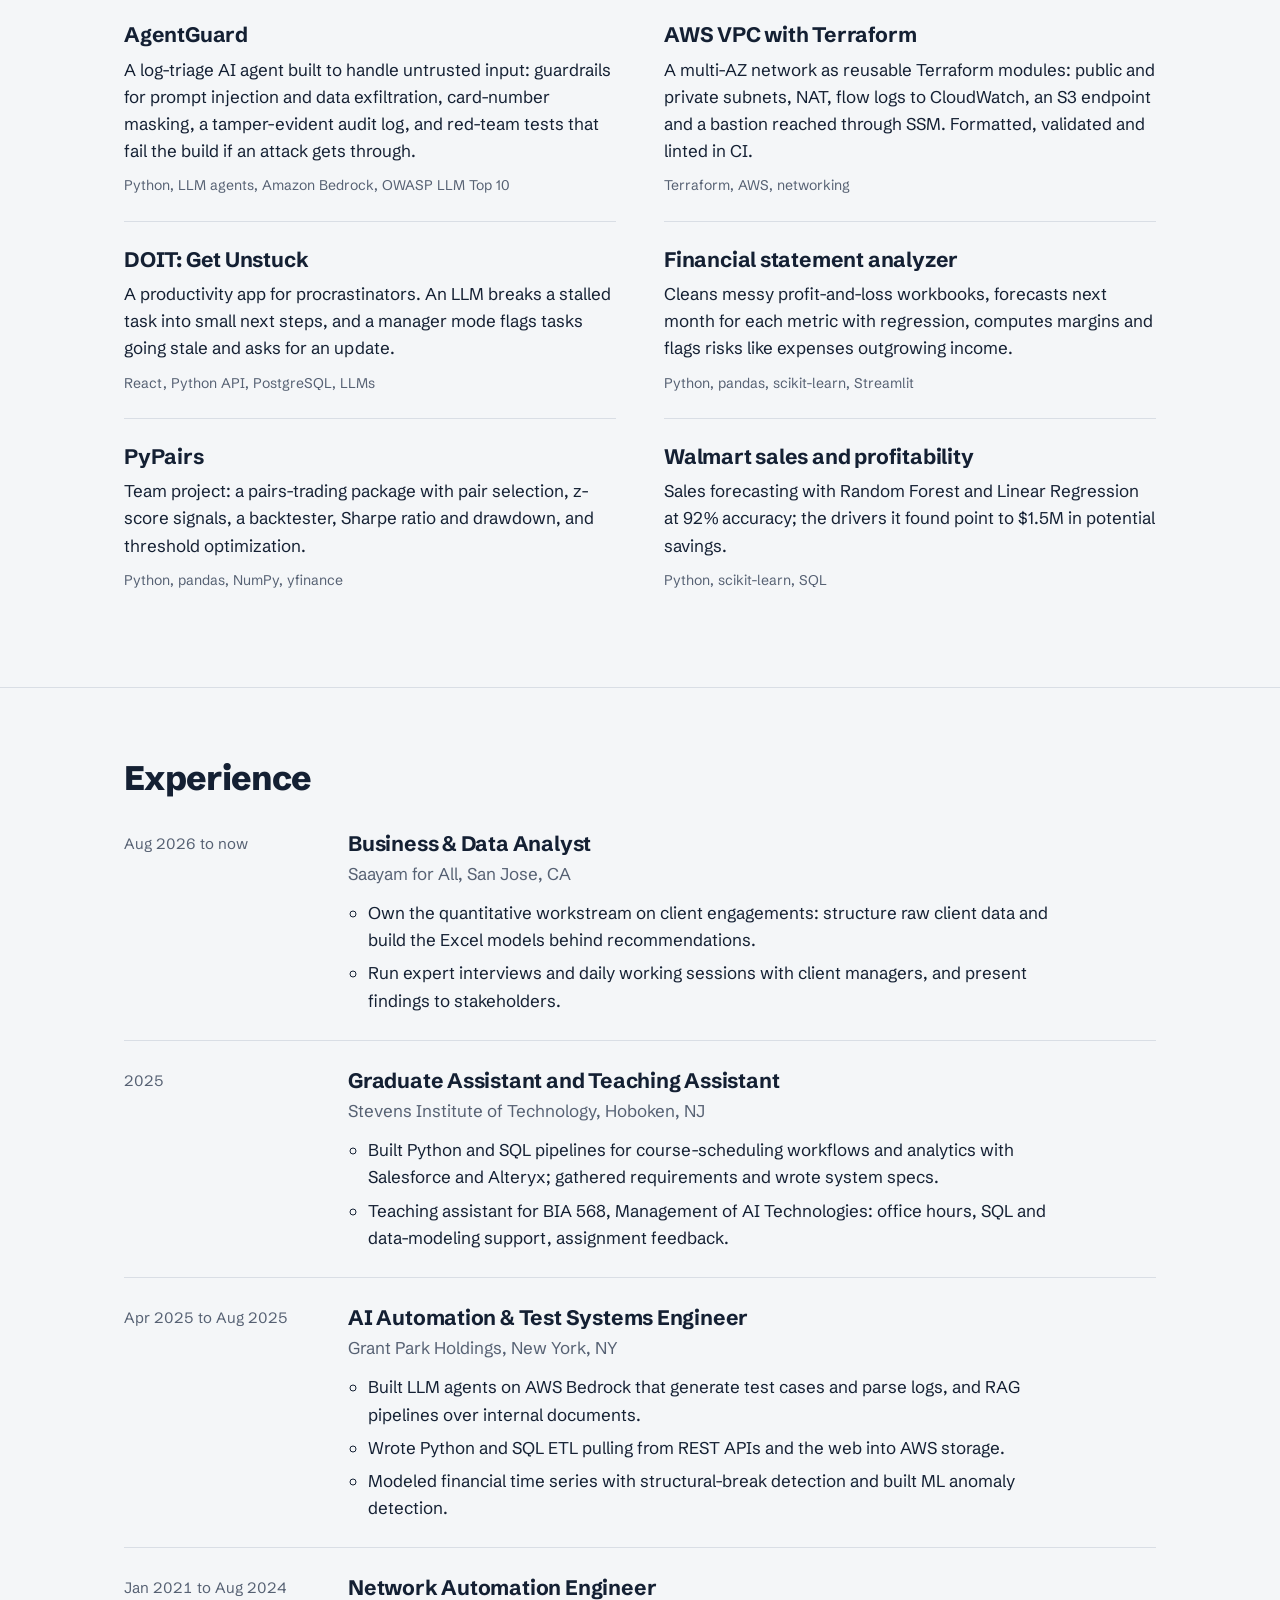
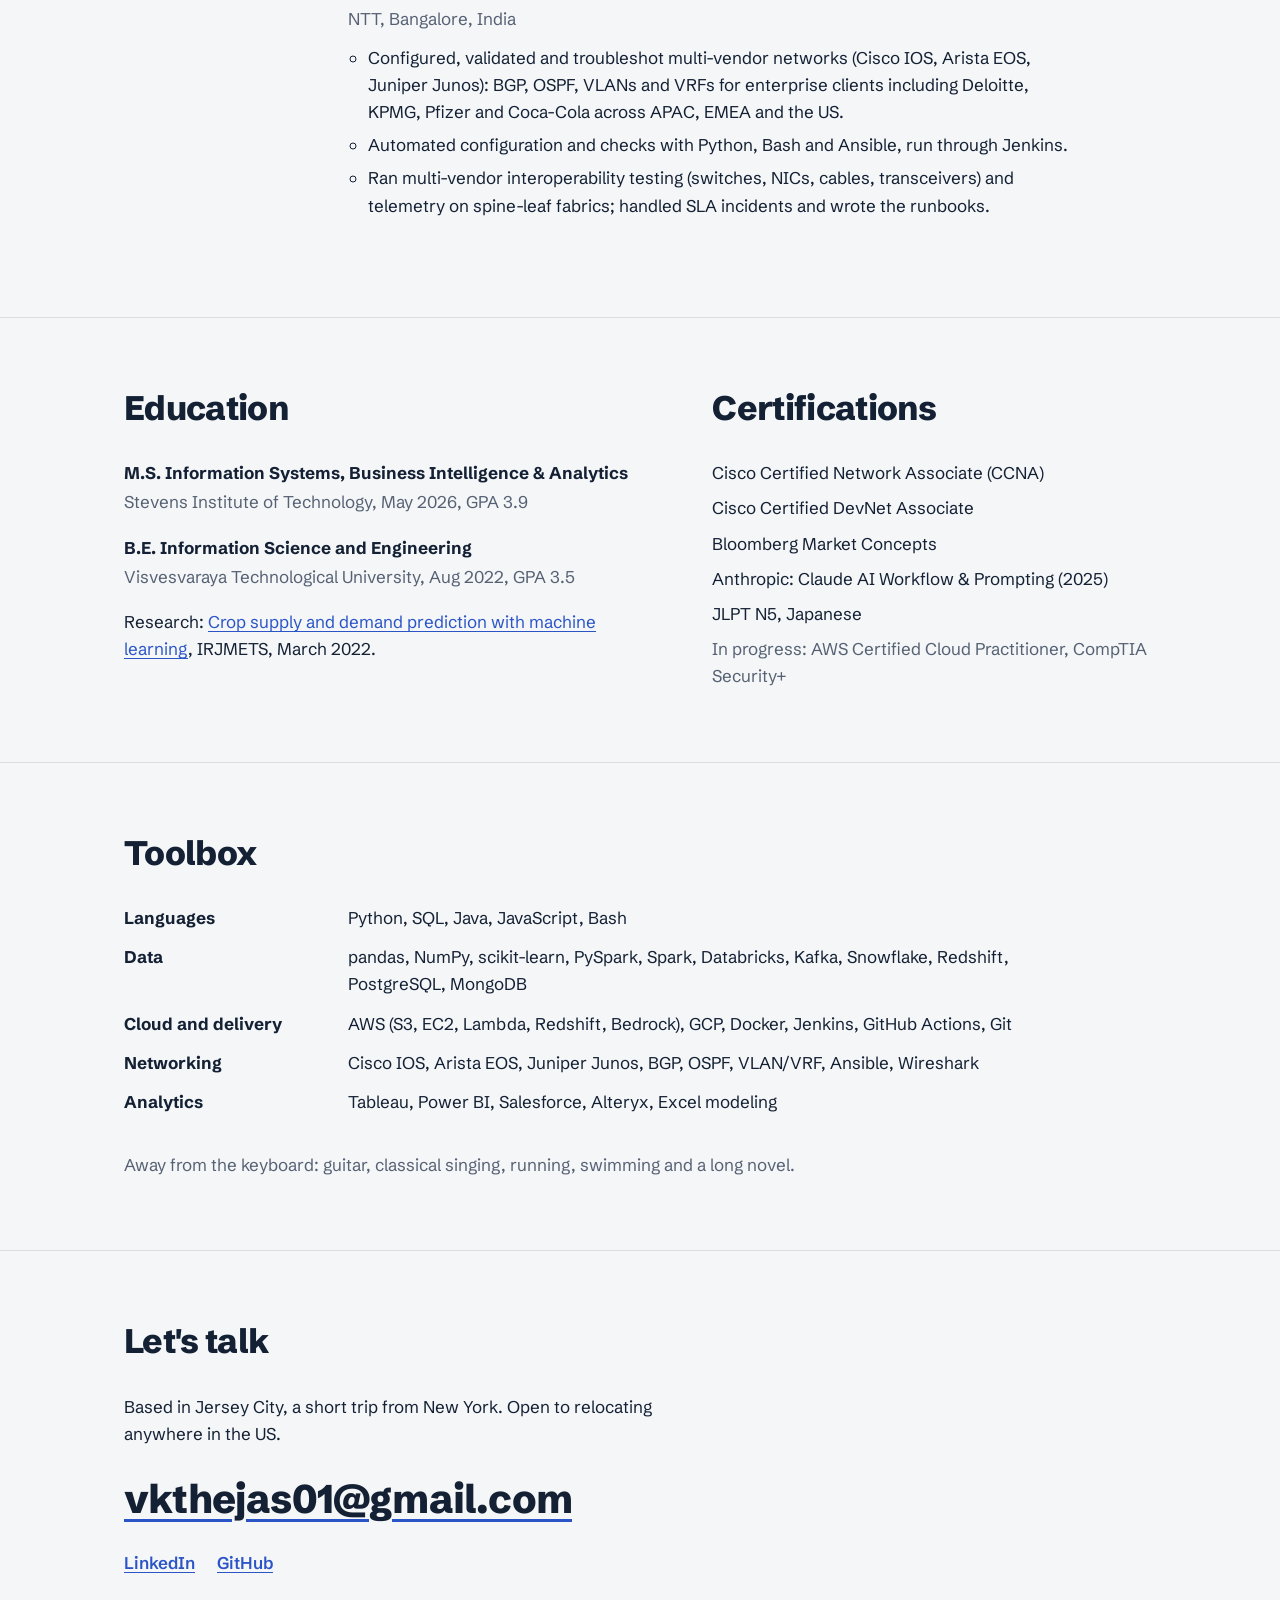
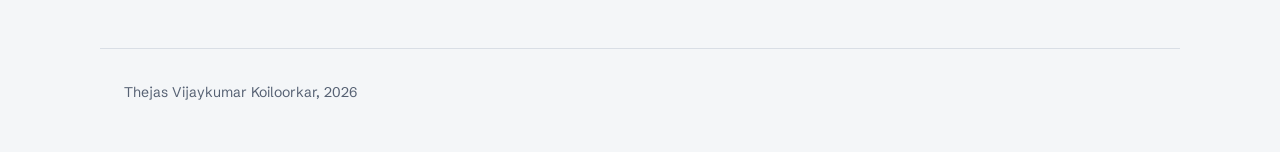
==== commit b072ea60: "Redesign the portfolio and align it with the confirmed work history - Rebuilt as one static page: he" ====
--- a/index.html
+++ b/index.html
@@ -1,199 +1,222 @@
 <!DOCTYPE html>
 <html lang="en">
-  <head>
-    <meta charset="UTF-8" />
-    <meta name="viewport" content="width=device-width, initial-scale=1.0" />
-    <meta name="description" content="Thejas Vijaykumar Koiloorkar: data and software engineer with a network automation background. Projects in identity resolution, LLM agent security, AWS and Terraform. M.S. Information Systems, Stevens." />
-    <meta name="author" content="Thejas Vijaykumar Koiloorkar" />
-    <link rel="canonical" href="https://thejasvk.github.io/Homerun/" />
-    <meta name="theme-color" content="#1e3a5f" />
-    <meta property="og:type" content="website" />
-    <meta property="og:title" content="Thejas VK | Data & Software Engineer" />
-    <meta property="og:description" content="Data and software engineer with a network automation background. Python, SQL, AWS, LLM agents." />
-    <meta property="og:url" content="https://thejasvk.github.io/Homerun/" />
-    <meta name="twitter:card" content="summary" />
-    <title>Thejas | Data Engineer & AI Builder</title>
-    <link rel="icon" type="image/svg+xml" href="assets/tj-logo.svg" />
-    <link rel="shortcut icon" href="assets/tj-logo.svg" />
-    <link rel="preconnect" href="https://fonts.googleapis.com" />
-    <link rel="preconnect" href="https://fonts.gstatic.com" crossorigin />
-    <link href="https://fonts.googleapis.com/css2?family=Courier+Prime:wght@400;700&family=Fraunces:opsz,wght@9..144,500;9..144,700&family=Poppins:wght@200;300;400;500;600;700&display=swap" rel="stylesheet" />
-    <link rel="stylesheet" href="styles.css?v=2026-10-13" />
-  </head>
-  <body>
-    <div id="background-decoration"></div>
-    
-    <div class="wrapper">
-      <!-- Navigation -->
-      <nav class="nav-bar">
-        <a href="#home" class="nav-brand scroll-link" aria-label="Go to home">
-          <span class="nav-brand-mark" aria-hidden="true">
-            <img src="assets/tj-logo.svg" alt="TJ logo" class="nav-brand-logo" />
-          </span>
-        </a>
-        <div class="nav-links">
-          <a href="#home" class="nav-link scroll-link">Home</a>
-          <a href="#about" class="nav-link scroll-link">About</a>
-          <a href="#experience" class="nav-link scroll-link">Experience</a>
-          <a href="#education" class="nav-link scroll-link">Education</a>
-          <a href="#projects" class="nav-link scroll-link">Projects</a>
-          <a href="#contact" class="nav-link scroll-link">Contact</a>
+<head>
+  <meta charset="UTF-8" />
+  <meta name="viewport" content="width=device-width, initial-scale=1" />
+  <title>Thejas Vijaykumar Koiloorkar | Data & Software Engineer</title>
+  <meta name="description" content="Thejas Vijaykumar Koiloorkar: data and software engineer. Three and a half years automating enterprise networks at NTT, then LLM agents and data pipelines on AWS. M.S. Information Systems, Stevens Institute of Technology." />
+  <meta name="author" content="Thejas Vijaykumar Koiloorkar" />
+  <link rel="canonical" href="https://thejasvk.github.io/Homerun/" />
+  <meta name="theme-color" content="#F4F6F8" media="(prefers-color-scheme: light)" />
+  <meta name="theme-color" content="#0F1621" media="(prefers-color-scheme: dark)" />
+  <meta property="og:type" content="website" />
+  <meta property="og:title" content="Thejas Vijaykumar Koiloorkar | Data & Software Engineer" />
+  <meta property="og:description" content="Network automation at NTT, LLM agents and data pipelines on AWS, M.S. Information Systems at Stevens. Projects, experience and contact." />
+  <meta property="og:url" content="https://thejasvk.github.io/Homerun/" />
+  <meta name="twitter:card" content="summary" />
+  <link rel="icon" type="image/svg+xml" href="assets/tj-logo.svg" />
+  <link rel="preconnect" href="https://fonts.googleapis.com" />
+  <link rel="preconnect" href="https://fonts.gstatic.com" crossorigin />
+  <link href="https://fonts.googleapis.com/css2?family=Schibsted+Grotesk:ital,wght@0,400;0,500;0,700;0,800;1,400&display=swap" rel="stylesheet" />
+  <link rel="stylesheet" href="styles.css?v=2026-10-13b" />
+</head>
+<body>
+  <a class="skip" href="#main">Skip to content</a>
+
+  <header class="site-head">
+    <div class="wrap head-row">
+      <a class="brand" href="#top" aria-label="Thejas Vijaykumar Koiloorkar, back to top">
+        <img src="assets/tj-logo.svg" alt="" width="32" height="32" />
+        <span>Thejas VK</span>
+      </a>
+      <nav aria-label="Sections">
+        <a href="#work">Projects</a>
+        <a href="#experience">Experience</a>
+        <a href="#education">Education</a>
+        <a href="#contact">Contact</a>
+      </nav>
+    </div>
+  </header>
+
+  <main id="main">
+    <section class="hero wrap" id="top">
+      <p class="status"><span class="dot" aria-hidden="true"></span>Open to full-time roles in data, software and solutions engineering</p>
+      <h1>Thejas Vijaykumar Koiloorkar</h1>
+      <p class="lede">I build data pipelines, automation and AI tools. Three and a half years automating enterprise networks at NTT, then LLM agents and data pipelines on AWS, now with an M.S. in Information Systems from Stevens.</p>
+      <div class="cta">
+        <a class="btn primary" href="mailto:vkthejas01@gmail.com">Email me</a>
+        <a class="btn" href="https://linkedin.com/in/thejasvk" target="_blank" rel="noopener">LinkedIn</a>
+        <a class="btn" href="https://github.com/ThejasVK" target="_blank" rel="noopener">GitHub</a>
+      </div>
+
+      <figure class="trace" aria-label="Career path from network automation to data and AI engineering">
+        <ol class="hops">
+          <li><span class="node" aria-hidden="true"></span><span class="when">2021 to 2024</span><span class="what">Network automation at NTT</span></li>
+          <li><span class="node" aria-hidden="true"></span><span class="when">2025</span><span class="what">AI automation at Grant Park Holdings</span></li>
+          <li><span class="node" aria-hidden="true"></span><span class="when">2026</span><span class="what">M.S. at Stevens, data and analytics work</span></li>
+          <li class="next"><span class="node" aria-hidden="true"></span><span class="when">Next</span><span class="what">Your data or engineering team</span></li>
+        </ol>
+      </figure>
+    </section>
+
+    <section class="block" id="work" aria-labelledby="work-h">
+      <div class="wrap">
+        <h2 id="work-h">Selected projects</h2>
+
+        <article class="feature">
+          <div class="feature-text">
+            <h3><a href="https://github.com/ThejasVK/guestgraph" target="_blank" rel="noopener">guestgraph</a></h3>
+            <p class="sum">Identity resolution and audience activation for restaurant transaction data. Most guests pay with a card and never scan a loyalty ID; guestgraph links those anonymous visits to real guests and turns them into audiences a marketer can use.</p>
+            <ul>
+              <li>Union-find identity graph over loyalty profiles, card tokens and receipt emails, with a guard that stops shared cards from merging strangers (99.9% purity against ground truth).</li>
+              <li>Audience segments in SQL, uploaded to Meta and Google as hashed identifiers with batching and retry on rate limits.</li>
+              <li>Holdout-based lift measurement with a significance test and a sample-size check, plus a small API, an AWS Lambda deployment template and CI.</li>
+            </ul>
+            <p class="stack">Python, SQL, DuckDB, AWS Lambda, GitHub Actions</p>
+          </div>
+        </article>
+
+        <div class="projects">
+          <article>
+            <h3><a href="https://github.com/ThejasVK/AgentGuard" target="_blank" rel="noopener">AgentGuard</a></h3>
+            <p>A log-triage AI agent built to handle untrusted input: guardrails for prompt injection and data exfiltration, card-number masking, a tamper-evident audit log, and red-team tests that fail the build if an attack gets through.</p>
+            <p class="stack">Python, LLM agents, Amazon Bedrock, OWASP LLM Top 10</p>
+          </article>
+          <article>
+            <h3><a href="https://github.com/ThejasVK/aws-vpc-terraform" target="_blank" rel="noopener">AWS VPC with Terraform</a></h3>
+            <p>A multi-AZ network as reusable Terraform modules: public and private subnets, NAT, flow logs to CloudWatch, an S3 endpoint and a bastion reached through SSM. Formatted, validated and linted in CI.</p>
+            <p class="stack">Terraform, AWS, networking</p>
+          </article>
+          <article>
+            <h3><a href="https://github.com/ThejasVK/Deadline" target="_blank" rel="noopener">DOIT: Get Unstuck</a></h3>
+            <p>A productivity app for procrastinators. An LLM breaks a stalled task into small next steps, and a manager mode flags tasks going stale and asks for an update.</p>
+            <p class="stack">React, Python API, PostgreSQL, LLMs</p>
+          </article>
+          <article>
+            <h3><a href="https://github.com/ThejasVK/GH-ProForma" target="_blank" rel="noopener">Financial statement analyzer</a></h3>
+            <p>Cleans messy profit-and-loss workbooks, forecasts next month for each metric with regression, computes margins and flags risks like expenses outgrowing income.</p>
+            <p class="stack">Python, pandas, scikit-learn, Streamlit</p>
+          </article>
+          <article>
+            <h3><a href="https://github.com/ThejasVK/PyPairs" target="_blank" rel="noopener">PyPairs</a></h3>
+            <p>Team project: a pairs-trading package with pair selection, z-score signals, a backtester, Sharpe ratio and drawdown, and threshold optimization.</p>
+            <p class="stack">Python, pandas, NumPy, yfinance</p>
+          </article>
+          <article>
+            <h3>Walmart sales and profitability</h3>
+            <p>Sales forecasting with Random Forest and Linear Regression at 92% accuracy; the drivers it found point to $1.5M in potential savings.</p>
+            <p class="stack">Python, scikit-learn, SQL</p>
+          </article>
         </div>
-      </nav>
-
-      <!-- Hero Section -->
-      <section id="home" class="hero">
-        <div class="hero-content">
-          <h1 class="hero-title">
-            <span id="typed-text" class="typed-text"></span><span id="name-cursor" class="name-cursor" aria-hidden="true">|</span>
-          </h1>
-          <div class="hero-interests" aria-label="Interests">
-            <span class="flip-interest" aria-live="polite">
-              <span id="flip-interest-text" class="flip-interest-text">AI Systems</span>
-            </span>
-          </div>
-          <p class="hero-description">
-            I bring 3+ years of hands-on experience across network engineering, automation, and analytics, including enterprise-scale delivery at NTT DATA.
-          </p>
-          <p class="hero-description">
-            I bridge data and business by turning complex insights into simple, high-impact products and user experiences.
-          </p>
-          <p class="hero-ms-note">MS in Information Systems @ Stevens Institute of Technology</p>
-          <div class="hero-cta">
-            <a href="#projects" class="btn btn-primary scroll-link">View My Work</a>
-            <a href="#contact" class="btn btn-secondary scroll-link">Get in Touch</a>
-          </div>
-          <a href="#about" class="scroll-indicator scroll-link" aria-label="Scroll down to About section">
-            <span class="scroll-indicator-text">Scroll</span>
-            <span class="scroll-indicator-arrow" aria-hidden="true"></span>
-          </a>
+      </div>
+    </section>
+
+    <section class="block" id="experience" aria-labelledby="exp-h">
+      <div class="wrap">
+        <h2 id="exp-h">Experience</h2>
+        <ol class="timeline">
+          <li>
+            <p class="dates">Aug 2026 to now</p>
+            <div>
+              <h3>Business &amp; Data Analyst</h3>
+              <p class="org">Saayam for All, San Jose, CA</p>
+              <ul>
+                <li>Own the quantitative workstream on client engagements: structure raw client data and build the Excel models behind recommendations.</li>
+                <li>Run expert interviews and daily working sessions with client managers, and present findings to stakeholders.</li>
+              </ul>
+            </div>
+          </li>
+          <li>
+            <p class="dates">2025</p>
+            <div>
+              <h3>Graduate Assistant and Teaching Assistant</h3>
+              <p class="org">Stevens Institute of Technology, Hoboken, NJ</p>
+              <ul>
+                <li>Built Python and SQL pipelines for course-scheduling workflows and analytics with Salesforce and Alteryx; gathered requirements and wrote system specs.</li>
+                <li>Teaching assistant for BIA 568, Management of AI Technologies: office hours, SQL and data-modeling support, assignment feedback.</li>
+              </ul>
+            </div>
+          </li>
+          <li>
+            <p class="dates">Apr 2025 to Aug 2025</p>
+            <div>
+              <h3>AI Automation &amp; Test Systems Engineer</h3>
+              <p class="org">Grant Park Holdings, New York, NY</p>
+              <ul>
+                <li>Built LLM agents on AWS Bedrock that generate test cases and parse logs, and RAG pipelines over internal documents.</li>
+                <li>Wrote Python and SQL ETL pulling from REST APIs and the web into AWS storage.</li>
+                <li>Modeled financial time series with structural-break detection and built ML anomaly detection.</li>
+              </ul>
+            </div>
+          </li>
+          <li>
+            <p class="dates">Jan 2021 to Aug 2024</p>
+            <div>
+              <h3>Network Automation Engineer</h3>
+              <p class="org">NTT, Bangalore, India</p>
+              <ul>
+                <li>Configured, validated and troubleshot multi-vendor networks (Cisco IOS, Arista EOS, Juniper Junos): BGP, OSPF, VLANs and VRFs for enterprise clients including Deloitte, KPMG, Pfizer and Coca-Cola across APAC, EMEA and the US.</li>
+                <li>Automated configuration and checks with Python, Bash and Ansible, run through Jenkins.</li>
+                <li>Ran multi-vendor interoperability testing (switches, NICs, cables, transceivers) and telemetry on spine-leaf fabrics; handled SLA incidents and wrote the runbooks.</li>
+              </ul>
+            </div>
+          </li>
+        </ol>
+      </div>
+    </section>
+
+    <section class="block" id="education" aria-labelledby="edu-h">
+      <div class="wrap two">
+        <div>
+          <h2 id="edu-h">Education</h2>
+          <dl class="edu">
+            <dt>M.S. Information Systems, Business Intelligence &amp; Analytics</dt>
+            <dd>Stevens Institute of Technology, May 2026, GPA 3.9</dd>
+            <dt>B.E. Information Science and Engineering</dt>
+            <dd>Visvesvaraya Technological University, Aug 2022, GPA 3.5</dd>
+          </dl>
+          <p class="pub">Research: <a href="https://www.irjmets.com/uploadedfiles/paper/issue_3_march_2022/20343/final/fin_irjmets1648559406.pdf" target="_blank" rel="noopener">Crop supply and demand prediction with machine learning</a>, IRJMETS, March 2022.</p>
         </div>
-      </section>
-
-      <!-- About Section (Terminal) -->
-      <section id="about" class="about-section">
-        <h2 class="section-title">About Me</h2>
-        <div class="terminal-container">
-          <div class="terminal-header">
-            <span class="terminal-btn red"></span>
-            <span class="terminal-btn yellow"></span>
-            <span class="terminal-btn green"></span>
-          </div>
-          <div class="terminal" id="terminal-output"></div>
+        <div>
+          <h2>Certifications</h2>
+          <ul class="plain">
+            <li>Cisco Certified Network Associate (CCNA)</li>
+            <li>Cisco Certified DevNet Associate</li>
+            <li>Bloomberg Market Concepts</li>
+            <li>Anthropic: Claude AI Workflow &amp; Prompting (2025)</li>
+            <li>JLPT N5, Japanese</li>
+            <li class="muted">In progress: AWS Certified Cloud Practitioner, CompTIA Security+</li>
+          </ul>
         </div>
-
-        <div class="about-story reveal" style="--reveal-delay: 100ms;">
-          <p>
-            I am a systems-minded engineer who enjoys building efficient solutions and growing alongside high-performing teams. My foundation in network analysis and automation at NTT DATA, combined with business analytics and product strategy work at Stevens, helps me bridge technical depth with business impact.
-          </p>
-          <p>
-            I believe strong outcomes come from clear communication, consistency, and teamwork. Outside work, my energy comes from Guitar, classical singing training, basketball, skateboarding, hiking, travel, swimming, and reading novels. On most weeks, my version of debugging is: if the code compiles, I play guitar; if it fails, I go for a swim and come back with better ideas.
-          </p>
-        </div>
-
-        <div class="about-profile-grid">
-          <article class="about-card reveal reveal-pop" style="--reveal-delay: 140ms;">
-            <h3 class="about-card-title">Skills</h3>
-            <ul class="about-list">
-              <li><strong>Languages:</strong> Python, Java, SQL, R, PHP, C#, Bash, Dart, JavaScript, HTML/CSS</li>
-              <li><strong>Software & Tools:</strong> AWS, GCP, Cisco DNAC, Meraki, Azure, Salesforce, MongoDB, Flutter, Git, Tableau, Power BI, RStudio</li>
-              <li><strong>Project Management:</strong> Scheduling, Risk Management, Cost Management, Budget Allocation, Agile Methodologies</li>
-            </ul>
-          </article>
-
-          <article class="about-card reveal reveal-pop" style="--reveal-delay: 200ms;">
-            <h3 class="about-card-title">Certifications</h3>
-            <ul class="about-list">
-              <li>Cisco DevNet Associate</li>
-              <li>CCNA Certified</li>
-              <li>Bloomberg Market Concepts (BMC)</li>
-              <li>JLPT N5 - Japanese Language Proficiency</li>
-            </ul>
-            <h4 class="about-subtitle">In Progress</h4>
-            <ul class="about-list">
-              <li>AWS Certified Cloud Practitioner (in progress)</li>
-              <li>CompTIA Security+ (in progress)</li>
-            </ul>
-          </article>
-        </div>
-      </section>
-
-      <!-- Experience Section -->
-      <section id="experience" class="experience-section">
-        <h2 class="section-title">Work Experience</h2>
-        <div class="experience-timeline" id="experience-timeline"></div>
-      </section>
-
-      <!-- Education Section -->
-      <section id="education" class="education-section">
-        <h2 class="section-title">Education</h2>
-        <div class="education-grid">
-          <article class="education-card">
-            <h3 class="education-school">Stevens Institute of Technology, School of Business</h3>
-            <p class="education-degree">Master of Science in Information Systems</p>
-            <p class="education-meta">Concentration: Business Intelligence & Analytics</p>
-            <div class="education-stats">
-              <span class="education-pill">May 2026</span>
-              <span class="education-pill">GPA: 3.9/4.0</span>
-              <span class="education-location">Hoboken, NJ</span>
-            </div>
-          </article>
-
-          <article class="education-card">
-            <h3 class="education-school">Visvesvaraya Technological University</h3>
-            <p class="education-degree">B.E. Information Science and Engineering</p>
-            <div class="education-stats">
-              <span class="education-pill">August 2022</span>
-              <span class="education-pill">GPA: 3.5/4.0</span>
-              <span class="education-location">Bangalore, India</span>
-            </div>
-          </article>
-        </div>
-      </section>
-
-      <!-- Projects Section -->
-      <section id="projects" class="projects-section">
-        <h2 class="section-title">Featured Projects</h2>
-        <div class="projects-grid" id="projects-grid"></div>
-      </section>
-
-      <!-- Contact Section -->
-      <section id="contact" class="contact-section">
-        <h2 class="section-title">Let's Connect</h2>
-        <p class="contact-subtitle">Open to full-time roles in data engineering, software engineering and solutions engineering. Based in New Jersey, open to relocating anywhere in the US.</p>
-        <div class="contact-methods">
-          <a href="mailto:vkthejas01@gmail.com" class="contact-link">
-            <span class="icon">✉</span>
-            <span>Email</span>
-          </a>
-          <a href="https://linkedin.com/in/thejasvk" target="_blank" rel="noopener" class="contact-link">
-            <span class="icon">in</span>
-            <span>LinkedIn</span>
-          </a>
-          <a href="https://github.com/ThejasVK" target="_blank" rel="noopener" class="contact-link">
-            <span class="icon">&lt;/&gt;</span>
-            <span>GitHub</span>
-          </a>
-        </div>
-      </section>
-
-      <!-- Footer -->
-      <footer class="footer">
-        <p>Designed & built by Thejas • 2026</p>
-      </footer>
-    </div>
-
-    <aside class="quick-contact" aria-label="Quick contact links">
-      <button id="quick-contact-toggle" class="quick-contact-toggle" type="button" aria-expanded="false" aria-controls="quick-contact-links">
-        Get in touch
-      </button>
-      <div id="quick-contact-links" class="quick-contact-links" hidden>
-        <a href="https://linkedin.com/in/thejasvk" target="_blank" rel="noopener" class="quick-contact-link">LinkedIn</a>
-        <a href="https://github.com/ThejasVK" target="_blank" rel="noopener" class="quick-contact-link">GitHub</a>
-        <a href="https://www.instagram.com/_thejas_vk/" target="_blank" rel="noopener" class="quick-contact-link">Instagram</a>
-      </div>
-    </aside>
-
-    <script src="script.js?v=2026-10-13"></script>
-  </body>
+      </div>
+    </section>
+
+    <section class="block" id="skills" aria-labelledby="skills-h">
+      <div class="wrap">
+        <h2 id="skills-h">Toolbox</h2>
+        <dl class="skills">
+          <dt>Languages</dt><dd>Python, SQL, Java, JavaScript, Bash</dd>
+          <dt>Data</dt><dd>pandas, NumPy, scikit-learn, PySpark, Spark, Databricks, Kafka, Snowflake, Redshift, PostgreSQL, MongoDB</dd>
+          <dt>Cloud and delivery</dt><dd>AWS (S3, EC2, Lambda, Redshift, Bedrock), GCP, Docker, Jenkins, GitHub Actions, Git</dd>
+          <dt>Networking</dt><dd>Cisco IOS, Arista EOS, Juniper Junos, BGP, OSPF, VLAN/VRF, Ansible, Wireshark</dd>
+          <dt>Analytics</dt><dd>Tableau, Power BI, Salesforce, Alteryx, Excel modeling</dd>
+        </dl>
+        <p class="human">Away from the keyboard: guitar, classical singing, running, swimming and a long novel.</p>
+      </div>
+    </section>
+
+    <section class="block contact" id="contact" aria-labelledby="contact-h">
+      <div class="wrap">
+        <h2 id="contact-h">Let's talk</h2>
+        <p>Based in Jersey City, a short trip from New York. Open to relocating anywhere in the US.</p>
+        <p class="big"><a href="mailto:vkthejas01@gmail.com">vkthejas01@gmail.com</a></p>
+        <p class="links"><a href="https://linkedin.com/in/thejasvk" target="_blank" rel="noopener">LinkedIn</a><a href="https://github.com/ThejasVK" target="_blank" rel="noopener">GitHub</a></p>
+      </div>
+    </section>
+  </main>
+
+  <footer class="wrap foot">
+    <p>Thejas Vijaykumar Koiloorkar, 2026</p>
+  </footer>
+</body>
 </html>
--- a/styles.css
+++ b/styles.css
@@ -1,1467 +1,163 @@
 :root {
-  --primary: #1f3a5f;
-  --primary-dark: #162a47;
-  --accent: #0f766e;
-  --accent-dark: #115e59;
-  --success: #10b981;
-  --warning: #f59e0b;
-  --error: #ef4444;
-  --grey-900: #111827;
-  --grey-800: #1f2937;
-  --grey-700: #374151;
-  --grey-600: #4b5563;
-  --grey-500: #6b7280;
-  --grey-400: #9ca3af;
-  --grey-300: #d1d5db;
-  --grey-200: #e5e7eb;
-  --grey-100: #f3f4f6;
-  --grey-50: #f9fafb;
-  --bg-base: #ffffff;
-  --text-primary: #111827;
-  --text-secondary: #6b7280;
-  --border: #e5e7eb;
-  --shadow-sm: 0 1px 2px 0 rgb(0 0 0 / 5%);
-  --shadow-md: 0 4px 6px -1px rgb(0 0 0 / 10%);
-  --shadow-lg: 0 10px 15px -3px rgb(0 0 0 / 10%);
-  --shadow-xl: 0 20px 25px -5px rgb(0 0 0 / 10%);
+  --paper: #F4F6F8;
+  --panel: #FFFFFF;
+  --ink: #142033;
+  --muted: #566173;
+  --line: #D9DEE5;
+  --accent: #2B55C7;
+  --accent-ink: #FFFFFF;
+  --live: #138A5E;
+  --font: "Schibsted Grotesk", system-ui, -apple-system, "Segoe UI", sans-serif;
+  --wrap: 1080px;
+  color-scheme: light;
 }
-
-* {
-  margin: 0;
-  padding: 0;
-  box-sizing: border-box;
-}
-
-html {
-  scroll-behavior: smooth;
-  scroll-padding-top: 80px;
-}
-
-body {
-  font-family: 'Poppins', sans-serif;
-  color: var(--text-primary);
-  background: linear-gradient(135deg, #edf2f8 0%, #ffffff 50%, #ecf7f4 100%);
-  line-height: 1.6;
-  overflow-x: hidden;
-  min-height: 100vh;
-}
-
-#background-decoration {
-  position: fixed;
-  top: 0;
-  left: 0;
-  width: 100%;
-  height: 100%;
-  background: radial-gradient(circle at 20% 50%, rgba(31, 58, 95, 0.08) 0%, transparent 50%),
-              radial-gradient(circle at 80% 80%, rgba(15, 118, 110, 0.08) 0%, transparent 50%);
-  pointer-events: none;
-  z-index: -1;
-}
-
-.wrapper {
-  max-width: 1200px;
-  margin: 0 auto;
-  padding: 0 20px;
-  position: relative;
-  z-index: 1;
-}
-
-/* Navigation */
-.nav-bar {
-  position: sticky;
-  top: 0;
-  z-index: 100;
-  display: flex;
-  justify-content: flex-start;
-  align-items: center;
-  gap: 14px;
-  padding: 12px 10px;
-  backdrop-filter: blur(8px);
-  background: linear-gradient(90deg, rgba(237, 242, 248, 0.58), rgba(236, 247, 244, 0.58));
-  border-bottom: 1px solid transparent;
-  border-radius: 14px;
-  transition: background 0.28s ease, border-color 0.28s ease, box-shadow 0.28s ease;
-  animation: slideDown 0.5s ease-out;
-}
-
-.nav-brand {
-  display: inline-flex;
-  align-items: center;
-  justify-content: center;
-  text-decoration: none;
-  flex-shrink: 0;
-}
-
-.nav-brand-mark {
-  width: 36px;
-  height: 36px;
-  border-radius: 10px;
-  display: inline-flex;
-  align-items: center;
-  justify-content: center;
-  font-family: 'Courier Prime', monospace;
-  font-size: 1.15rem;
-  font-weight: 700;
-  color: #ffffff;
-  background: linear-gradient(140deg, var(--primary-dark), var(--accent-dark));
-  border: 1px solid rgba(255, 255, 255, 0.75);
-  box-shadow: 0 6px 16px rgb(22 42 71 / 24%);
-  transition: transform 0.25s ease, box-shadow 0.25s ease;
-}
-
-.nav-brand-logo {
-  width: 24px;
-  height: 24px;
-  display: block;
-  filter: drop-shadow(0 1px 1px rgba(0, 0, 0, 0.25));
-}
-
-.nav-brand:hover .nav-brand-mark {
-  transform: translateY(-1px);
-  box-shadow: 0 8px 18px rgb(22 42 71 / 30%);
-}
-
-.nav-bar.is-scrolled {
-  background: linear-gradient(90deg, rgba(237, 242, 248, 0.92), rgba(236, 247, 244, 0.92));
-  border-color: rgba(31, 58, 95, 0.24);
-  box-shadow: var(--shadow-sm);
-}
-
-@keyframes slideDown {
-  from {
-    transform: translateY(-100%);
-    opacity: 0;
-  }
-  to {
-    transform: translateY(0);
-    opacity: 1;
+@media (prefers-color-scheme: dark) {
+  :root {
+    --paper: #0F1621;
+    --panel: #172131;
+    --ink: #E6EBF2;
+    --muted: #98A3B3;
+    --line: #263244;
+    --accent: #8BA8FF;
+    --accent-ink: #0F1621;
+    --live: #3CC489;
+    color-scheme: dark;
   }
 }
 
-.nav-links {
-  display: flex;
-  width: calc(100% - 50px);
-  flex: 1;
-  justify-content: center;
-  align-items: center;
-  flex-wrap: wrap;
-  gap: 10px;
+*, *::before, *::after { box-sizing: border-box; }
+html { scroll-behavior: smooth; scroll-padding-top: 72px; }
+@media (prefers-reduced-motion: reduce) { html { scroll-behavior: auto; } }
+body {
+  margin: 0;
+  background: var(--paper);
+  color: var(--ink);
+  font: 400 17px/1.6 var(--font);
+  -webkit-font-smoothing: antialiased;
+  text-rendering: optimizeLegibility;
+}
+a { color: var(--accent); text-underline-offset: 3px; text-decoration-thickness: 1px; }
+a:hover { text-decoration-thickness: 2px; }
+:focus-visible { outline: 2px solid var(--accent); outline-offset: 3px; border-radius: 4px; }
+img { display: block; }
+
+.wrap { max-width: var(--wrap); margin: 0 auto; padding: 0 24px; }
+@media (max-width: 600px) { .wrap { padding: 0 16px; } }
+
+.skip { position: absolute; left: -999px; top: 8px; background: var(--ink); color: var(--paper); padding: 8px 12px; border-radius: 6px; z-index: 10; }
+.skip:focus { left: 8px; }
+
+/* header */
+.site-head { position: sticky; top: 0; z-index: 5; background: color-mix(in srgb, var(--paper) 88%, transparent); backdrop-filter: blur(8px); border-bottom: 1px solid var(--line); }
+.head-row { display: flex; align-items: center; justify-content: space-between; gap: 16px; height: 60px; }
+.brand { display: flex; align-items: center; gap: 10px; color: var(--ink); text-decoration: none; font-weight: 700; letter-spacing: -0.01em; }
+.brand img { border-radius: 8px; }
+nav { display: flex; gap: 22px; }
+nav a { color: var(--muted); text-decoration: none; font-weight: 500; font-size: 15px; }
+nav a:hover { color: var(--ink); }
+@media (max-width: 640px) { .brand span { display: none; } nav { gap: 16px; } nav a { font-size: 14px; } }
+
+/* hero */
+.hero { padding-top: 88px; padding-bottom: 72px; }
+.status { display: inline-flex; align-items: center; gap: 10px; margin: 0 0 28px; font-size: 15px; color: var(--muted); }
+.dot { width: 9px; height: 9px; border-radius: 50%; background: var(--live); box-shadow: 0 0 0 4px color-mix(in srgb, var(--live) 20%, transparent); }
+h1 {
+  margin: 0;
+  font-weight: 800;
+  font-size: clamp(42px, 7.4vw, 92px);
+  line-height: 0.98;
+  letter-spacing: -0.035em;
+  max-width: 13ch;
+  text-wrap: balance;
+}
+.lede { margin: 28px 0 0; max-width: 60ch; font-size: clamp(18px, 2vw, 21px); line-height: 1.55; color: var(--ink); }
+.cta { display: flex; flex-wrap: wrap; gap: 10px; margin-top: 32px; }
+.btn { display: inline-flex; align-items: center; height: 46px; padding: 0 20px; border-radius: 10px; border: 1px solid var(--line); background: var(--panel); color: var(--ink); font-weight: 600; text-decoration: none; }
+.btn:hover { border-color: var(--ink); text-decoration: none; }
+.btn.primary { background: var(--accent); border-color: var(--accent); color: var(--accent-ink); }
+.btn.primary:hover { filter: brightness(1.08); }
+
+/* the career trace: the one memorable element */
+.trace { position: relative; margin: 72px 0 0; }
+.hops::before { content: ""; position: absolute; top: 40px; left: 7px; right: 0; height: 2px; background: color-mix(in srgb, var(--muted) 55%, transparent); transform-origin: left; transform: scaleX(0); animation: grow 1.4s .2s ease-out forwards; }
+@keyframes grow { to { transform: scaleX(1); } }
+.hops { position: relative; list-style: none; margin: 0; padding: 0; display: grid; grid-template-columns: repeat(4, 1fr); gap: 16px; }
+.hops li { padding-top: 28px; position: relative; }
+.node { position: absolute; z-index: 1; top: 34px; left: 0; width: 14px; height: 14px; border-radius: 50%; background: var(--paper); border: 2px solid var(--ink); }
+.hops li:nth-child(1) .node { opacity: 0; animation: pop .3s .3s forwards; }
+.hops li:nth-child(2) .node { opacity: 0; animation: pop .3s .7s forwards; }
+.hops li:nth-child(3) .node { opacity: 0; animation: pop .3s 1.1s forwards; }
+.hops li.next .node { opacity: 0; border-style: dashed; border-color: var(--accent); animation: pop .3s 1.5s forwards; }
+@keyframes pop { to { opacity: 1; } }
+.when { display: block; margin-top: 32px; font-size: 14px; color: var(--muted); font-variant-numeric: tabular-nums; }
+.what { display: block; font-weight: 600; line-height: 1.35; }
+.hops li.next .what { color: var(--accent); }
+@media (prefers-reduced-motion: reduce) {
+  .hops::before { animation: none; transform: none; }
+  .node { animation: none !important; opacity: 1 !important; }
+}
+@media (max-width: 720px) {
+  .hops::before { display: none; }
+  .hops { grid-template-columns: 1fr; gap: 0; border-left: 2px solid var(--line); margin-left: 6px; }
+  .hops li { padding: 0 0 18px 22px; }
+  .node { top: 4px; left: -9px; }
+  .when { margin-top: 0; }
 }
 
-.nav-link {
-  display: inline-flex;
-  align-items: center;
-  justify-content: center;
-  padding: 8px 12px;
-  border-radius: 999px;
-  text-decoration: none;
-  color: var(--text-primary);
-  font-weight: 500;
-  font-size: 0.95rem;
-  position: relative;
-  border: 1px solid rgba(31, 58, 95, 0.2);
-  background: linear-gradient(135deg, rgba(255, 255, 255, 0.88), rgba(243, 244, 246, 0.88));
-  box-shadow: 0 1px 2px rgb(31 58 95 / 10%);
-  transition: color 0.3s ease, transform 0.25s ease, background 0.25s ease, border-color 0.25s ease;
+/* sections */
+.block { padding: 72px 0; border-top: 1px solid var(--line); }
+h2 { margin: 0 0 32px; font-size: clamp(26px, 3.2vw, 34px); font-weight: 800; letter-spacing: -0.02em; line-height: 1.1; }
+h3 { margin: 0; font-size: 21px; font-weight: 700; letter-spacing: -0.01em; line-height: 1.25; }
+h3 a { color: var(--ink); text-decoration: none; background: linear-gradient(var(--accent), var(--accent)) 0 100% / 0 2px no-repeat; transition: background-size .2s; }
+h3 a:hover { background-size: 100% 2px; }
+.stack { margin: 12px 0 0; font-size: 14px; color: var(--muted); }
+
+/* projects */
+.feature { background: var(--panel); border: 1px solid var(--line); border-radius: 16px; padding: 32px; margin-bottom: 40px; }
+.feature h3 { font-size: clamp(26px, 3vw, 32px); letter-spacing: -0.02em; }
+.feature .sum { margin: 12px 0 0; max-width: 68ch; font-size: 18px; }
+.feature ul { margin: 18px 0 0; padding-left: 20px; max-width: 72ch; display: grid; gap: 8px; }
+.projects { display: grid; grid-template-columns: repeat(2, minmax(0, 1fr)); gap: 0 48px; }
+.projects article { padding: 24px 0; border-top: 1px solid var(--line); }
+.projects article p { margin: 8px 0 0; max-width: 60ch; }
+.projects .stack { margin-top: 10px; }
+@media (max-width: 760px) { .projects { grid-template-columns: 1fr; } .feature { padding: 22px; } }
+
+/* experience */
+.timeline { list-style: none; margin: 0; padding: 0; }
+.timeline > li { display: grid; grid-template-columns: 200px minmax(0, 1fr); gap: 24px; padding: 26px 0; border-top: 1px solid var(--line); }
+.timeline > li:first-child { border-top: 0; padding-top: 0; }
+.dates { margin: 2px 0 0; color: var(--muted); font-size: 15px; font-variant-numeric: tabular-nums; }
+.org { margin: 4px 0 0; color: var(--muted); }
+.timeline ul { margin: 12px 0 0; padding-left: 20px; display: grid; gap: 6px; max-width: 72ch; }
+@media (max-width: 680px) { .timeline > li { grid-template-columns: 1fr; gap: 6px; } }
+
+/* education, skills */
+.two { display: grid; grid-template-columns: 1.2fr 1fr; gap: 56px; }
+@media (max-width: 760px) { .two { grid-template-columns: 1fr; gap: 48px; } }
+.edu { margin: 0; }
+.edu dt { font-weight: 700; }
+.edu dd { margin: 2px 0 18px; color: var(--muted); }
+.pub { margin: 6px 0 0; max-width: 60ch; }
+.plain { list-style: none; margin: 0; padding: 0; display: grid; gap: 8px; }
+.muted { color: var(--muted); }
+.skills { display: grid; grid-template-columns: 200px minmax(0, 1fr); gap: 12px 24px; margin: 0; max-width: 900px; }
+.skills dt { font-weight: 700; }
+.skills dd { margin: 0; }
+@media (max-width: 680px) { .skills { grid-template-columns: 1fr; gap: 2px; } .skills dd { margin-bottom: 12px; } }
+.human { margin: 36px 0 0; color: var(--muted); }
+
+/* contact */
+.contact p { margin: 0; max-width: 60ch; }
+.contact .big { margin-top: 20px; font-size: clamp(24px, 4vw, 40px); font-weight: 800; letter-spacing: -0.02em; word-break: break-word; }
+.contact .big a { color: var(--ink); text-decoration-color: var(--accent); text-decoration-thickness: 3px; text-underline-offset: 6px; }
+.contact .links { display: flex; gap: 22px; margin-top: 18px; font-weight: 600; }
+
+.foot { padding: 32px 24px 48px; color: var(--muted); font-size: 14px; border-top: 1px solid var(--line); }
+.foot p { margin: 0; }
+
+@media print {
+  .site-head, .cta, .trace, .skip { display: none; }
+  .block { padding: 24px 0; }
+  body { background: #fff; color: #000; }
 }
-
-.nav-link::after {
-  content: '';
-  position: absolute;
-  bottom: 4px;
-  left: 12px;
-  width: 0;
-  height: 2px;
-  background: var(--primary);
-  transition: width 0.3s ease;
-}
-
-.nav-link:hover {
-  color: var(--primary);
-  border-color: rgba(31, 58, 95, 0.38);
-  transform: translateY(-1px);
-}
-
-.nav-link:hover::after {
-  width: calc(100% - 24px);
-}
-
-.nav-bar.is-scrolled .nav-link {
-  background: linear-gradient(135deg, rgba(255, 255, 255, 0.98), rgba(240, 244, 255, 0.98));
-  border-color: rgba(31, 58, 95, 0.34);
-  color: var(--primary-dark);
-}
-
-@media (max-width: 768px) {
-  .nav-bar {
-    border-radius: 12px;
-    padding: 10px 6px;
-    gap: 10px;
-  }
-
-  .nav-links {
-    width: 100%;
-    gap: 8px;
-  }
-
-  .nav-brand-mark {
-    width: 34px;
-    height: 34px;
-    font-size: 1.05rem;
-  }
-
-  .nav-link {
-    padding: 6px 10px;
-    font-size: 0.82rem;
-  }
-}
-
-/* Sections */
-section {
-  padding: 80px 0;
-}
-
-@keyframes fadeInUp {
-  from {
-    opacity: 0;
-    transform: translateY(30px);
-  }
-  to {
-    opacity: 1;
-    transform: translateY(0);
-  }
-}
-
-@media (max-width: 768px) {
-  section {
-    padding: 60px 0;
-  }
-}
-
-/* Scroll Reveal System */
-.reveal {
-  opacity: 0;
-  transform: translate3d(0, 24px, 0) scale(0.99);
-  transition: opacity 0.7s ease, transform 0.7s ease;
-  transition-delay: var(--reveal-delay, 0ms);
-  will-change: opacity, transform;
-}
-
-.reveal-left {
-  transform: translate3d(-22px, 16px, 0) scale(0.99);
-}
-
-.reveal-right {
-  transform: translate3d(22px, 16px, 0) scale(0.99);
-}
-
-.reveal-pop {
-  transform: translate3d(0, 20px, 0) scale(0.95);
-}
-
-.reveal.is-visible {
-  opacity: 1;
-  transform: translate3d(0, 0, 0) scale(1);
-}
-
-/* Typography */
-h1, h2, h3 {
-  color: var(--text-primary);
-  line-height: 1.3;
-}
-
-h1 {
-  font-size: clamp(2rem, 5vw, 3.5rem);
-  font-weight: 700;
-}
-
-h2 {
-  font-size: clamp(1.8rem, 4vw, 2.5rem);
-  font-weight: 700;
-}
-
-h3 {
-  font-size: clamp(1.2rem, 3vw, 1.5rem);
-  font-weight: 600;
-}
-
-p {
-  color: var(--text-secondary);
-  font-size: clamp(0.9rem, 2vw, 1rem);
-  line-height: 1.7;
-}
-
-/* Buttons */
-.btn {
-  display: inline-block;
-  padding: 12px 24px;
-  border-radius: 8px;
-  text-decoration: none;
-  font-weight: 600;
-  font-size: 0.95rem;
-  transition: all 0.3s ease;
-  border: 2px solid transparent;
-  cursor: pointer;
-}
-
-.btn-primary {
-  background: var(--primary);
-  color: white;
-}
-
-.btn-primary:hover {
-  background: var(--primary-dark);
-  transform: translateY(-3px);
-  box-shadow: var(--shadow-lg);
-}
-
-.btn-secondary {
-  background: transparent;
-  color: var(--primary);
-  border-color: var(--primary);
-}
-
-.btn-secondary:hover {
-  background: var(--primary);
-  color: white;
-  transform: translateY(-3px);
-}
-
-@media (max-width: 768px) {
-  .btn {
-    padding: 10px 20px;
-    font-size: 0.9rem;
-  }
-}
-
-/* Hero Section */
-.hero {
-  padding: 120px 0 80px !important;
-  text-align: center;
-}
-
-.hero-content {
-  max-width: 800px;
-  margin: 0 auto;
-}
-
-.hero-title {
-  font-family: 'Courier Prime', monospace;
-  color: var(--primary);
-  font-size: clamp(2.8rem, 8vw, 6rem);
-  font-weight: 700;
-  margin-bottom: 18px;
-  letter-spacing: 0.02em;
-  text-shadow: 0 12px 28px rgba(22, 42, 71, 0.18);
-}
-
-.typed-text {
-  display: inline;
-  min-height: 1.2em;
-}
-
-.name-cursor {
-  display: inline-block;
-  animation: blink 1s infinite;
-  color: var(--primary);
-  margin-left: 5px;
-}
-
-@keyframes blink {
-  0%, 49% { opacity: 1; }
-  50%, 100% { opacity: 0; }
-}
-
-.hero-academic {
-  font-size: 1.1rem;
-  color: #1f2937;
-  font-weight: 600;
-  margin-bottom: 14px;
-  letter-spacing: 0.02em;
-}
-
-.hero-description {
-  font-size: 1.05rem;
-  margin-bottom: 40px;
-  max-width: 600px;
-  margin-left: auto;
-  margin-right: auto;
-}
-
-.hero-interests {
-  display: inline-flex;
-  justify-content: center;
-  align-items: baseline;
-  flex-wrap: wrap;
-  gap: 8px;
-  margin-bottom: 24px;
-  opacity: 0;
-  transform: translateY(12px);
-  animation: revealInterests 0.65s ease forwards;
-  animation-delay: 1.15s;
-}
-
-.flip-interest {
-  display: inline-flex;
-  align-items: center;
-  justify-content: center;
-  min-width: 220px;
-  min-height: 40px;
-  perspective: 800px;
-}
-
-.flip-interest-text {
-  display: inline-block;
-  font-family: 'Futura', 'Futura PT', 'Avenir Next', sans-serif;
-  font-size: 1.35rem;
-  font-weight: 300;
-  color: #0f0f0f;
-  line-height: 1.1;
-  letter-spacing: 0.01em;
-  transform-origin: center;
-  backface-visibility: hidden;
-}
-
-.hero-ms-note {
-  margin-top: -18px;
-  margin-bottom: 28px;
-  font-size: 0.95rem;
-  color: var(--grey-700);
-  font-weight: 600;
-  letter-spacing: 0.01em;
-}
-
-.flip-interest-text.is-flipping {
-  animation: flipChange 0.55s ease;
-}
-
-@keyframes revealInterests {
-  from {
-    opacity: 0;
-    transform: translateY(12px);
-  }
-  to {
-    opacity: 1;
-    transform: translateY(0);
-  }
-}
-
-@keyframes flipChange {
-  0% {
-    transform: rotateX(0deg);
-    opacity: 1;
-  }
-  48% {
-    transform: rotateX(90deg);
-    opacity: 0.1;
-  }
-  52% {
-    transform: rotateX(-90deg);
-    opacity: 0.1;
-  }
-  100% {
-    transform: rotateX(0deg);
-    opacity: 1;
-  }
-}
-
-.hero-cta {
-  display: flex;
-  gap: 15px;
-  justify-content: center;
-  flex-wrap: wrap;
-}
-
-.scroll-indicator {
-  margin: 24px auto 0;
-  display: inline-flex;
-  flex-direction: column;
-  align-items: center;
-  gap: 8px;
-  text-decoration: none;
-  color: var(--grey-600);
-  opacity: 0.85;
-  transition: opacity 0.25s ease, transform 0.25s ease;
-  animation: scrollHintFloat 1.9s ease-in-out infinite;
-}
-
-.scroll-indicator:hover {
-  opacity: 1;
-  transform: translateY(-2px);
-}
-
-.scroll-indicator-text {
-  font-size: 0.78rem;
-  letter-spacing: 0.08em;
-  text-transform: uppercase;
-  font-weight: 600;
-}
-
-.scroll-indicator-arrow {
-  width: 14px;
-  height: 14px;
-  border-right: 2px solid var(--primary);
-  border-bottom: 2px solid var(--primary);
-  transform: rotate(45deg);
-}
-
-@keyframes scrollHintFloat {
-  0%,
-  100% {
-    transform: translateY(0);
-  }
-  50% {
-    transform: translateY(7px);
-  }
-}
-
-@media (prefers-reduced-motion: reduce) {
-  .scroll-indicator {
-    animation: none;
-  }
-
-  .flip-interest-text.is-flipping {
-    animation: none;
-  }
-}
-
-@media (max-width: 768px) {
-  .hero {
-    padding: 80px 0 60px !important;
-  }
-
-  .hero-title {
-    font-size: clamp(2.2rem, 10vw, 3.4rem);
-  }
-
-  .hero-interests {
-    gap: 8px;
-    margin-bottom: 18px;
-  }
-
-  .flip-interest {
-    min-width: 180px;
-    min-height: 36px;
-  }
-
-  .hero-academic {
-    font-size: 0.94rem;
-  }
-
-  .flip-interest-text {
-    font-size: 1.18rem;
-  }
-
-  .hero-ms-note {
-    margin-top: -12px;
-    margin-bottom: 24px;
-    font-size: 0.88rem;
-  }
-  
-  .hero-cta {
-    flex-direction: column;
-    align-items: center;
-  }
-  
-  .btn {
-    width: 100%;
-    max-width: 300px;
-  }
-
-  .scroll-indicator {
-    margin-top: 20px;
-  }
-}
-
-/* About Section */
-.about-section {
-  background: rgba(255, 255, 255, 0.5);
-  border-radius: 12px;
-  padding: 60px 30px !important;
-}
-
-.section-title {
-  margin-bottom: 50px;
-  position: relative;
-  display: inline-block;
-  width: 100%;
-}
-
-.section-title::after {
-  content: '';
-  position: absolute;
-  bottom: -15px;
-  left: 50%;
-  transform: translateX(-50%);
-  width: 60px;
-  height: 3px;
-  background: linear-gradient(90deg, var(--primary), var(--accent));
-  border-radius: 2px;
-}
-
-.terminal-container {
-  background: #1f2937;
-  border-radius: 8px;
-  overflow: hidden;
-  box-shadow: var(--shadow-xl);
-  margin-top: 40px;
-}
-
-.terminal-header {
-  display: flex;
-  align-items: center;
-  gap: 8px;
-  padding: 10px 14px;
-  background: #e5e7eb;
-  border-bottom: 1px solid #d1d5db;
-}
-
-.terminal-btn {
-  width: 12px;
-  height: 12px;
-  border-radius: 50%;
-}
-
-.terminal-btn.red {
-  background: #ef4444;
-}
-
-.terminal-btn.yellow {
-  background: #f59e0b;
-}
-
-.terminal-btn.green {
-  background: #10b981;
-}
-
-.terminal {
-  padding: 30px;
-  font-family: 'Courier Prime', monospace;
-  color: #d1d5db;
-  font-size: 0.95rem;
-  line-height: 1.8;
-  min-height: 300px;
-  overflow-y: auto;
-}
-
-.terminal-line {
-  margin-bottom: 15px;
-  animation: typeOut 0.5s ease-out forwards;
-  opacity: 0;
-}
-
-@keyframes typeOut {
-  to {
-    opacity: 1;
-  }
-}
-
-.terminal-input {
-  color: #f3f4f6;
-}
-
-.terminal-input::before {
-  content: '$ ';
-  color: var(--success);
-  margin-right: 5px;
-}
-
-.terminal-output {
-  color: #fbbf24;
-  font-style: italic;
-}
-
-.about-story {
-  margin-top: 22px;
-  margin-bottom: 18px;
-  background: linear-gradient(135deg, rgba(255, 255, 255, 0.85), rgba(243, 244, 246, 0.8));
-  border-left: 4px solid var(--primary);
-  border-radius: 10px;
-  padding: 18px 20px;
-  box-shadow: var(--shadow-sm);
-}
-
-.about-story p {
-  margin: 0 0 10px;
-  font-size: 1.01rem;
-  color: var(--grey-700);
-}
-
-.about-story p:last-child {
-  margin-bottom: 0;
-}
-
-.about-profile-grid {
-  margin-top: 28px;
-  display: grid;
-  grid-template-columns: repeat(auto-fit, minmax(320px, 1fr));
-  gap: 18px;
-}
-
-.about-card {
-  background: #ffffff;
-  border-radius: 12px;
-  border: 1px solid var(--grey-200);
-  box-shadow: var(--shadow-sm);
-  padding: 20px;
-  font-size: 0.95rem;
-  transition: transform 0.25s ease, box-shadow 0.25s ease;
-}
-
-.about-card:hover {
-  transform: translateY(-3px);
-  box-shadow: var(--shadow-md);
-}
-
-.about-card-title {
-  margin: 0 0 12px;
-  color: var(--primary-dark);
-  font-size: 1.05rem;
-}
-
-.about-subtitle {
-  margin: 14px 0 8px;
-  color: var(--accent-dark);
-  font-size: 0.9rem;
-  font-weight: 700;
-  text-transform: uppercase;
-  letter-spacing: 0.04em;
-}
-
-.about-list {
-  margin: 0;
-  padding-left: 18px;
-  color: var(--text-secondary);
-}
-
-.about-list li {
-  margin-bottom: 8px;
-}
-
-.about-card p {
-  margin-bottom: 10px;
-}
-
-@media (max-width: 768px) {
-  .terminal {
-    font-size: 0.85rem;
-    padding: 20px;
-    min-height: 250px;
-  }
-
-  .about-story {
-    padding: 16px;
-  }
-
-  .about-story p {
-    font-size: 0.95rem;
-  }
-
-  .about-profile-grid {
-    grid-template-columns: 1fr;
-  }
-}
-
-/* Experience Section */
-.experience-section {
-  background: rgba(255, 255, 255, 0.5);
-  border-radius: 12px;
-  padding: 60px 30px !important;
-}
-
-.experience-timeline {
-  --timeline-left: 8px;
-  --timeline-dot-total: 16px;
-  position: relative;
-  margin-top: 20px;
-  padding-left: 28px;
-}
-
-.experience-timeline::before {
-  content: '';
-  position: absolute;
-  left: var(--timeline-left);
-  top: 24px;
-  bottom: 24px;
-  width: 2px;
-  background: linear-gradient(180deg, var(--primary), var(--accent));
-}
-
-.experience-item {
-  position: relative;
-  background: #ffffff;
-  border-radius: 12px;
-  padding: 22px 22px 20px;
-  border: 1px solid var(--grey-200);
-  box-shadow: var(--shadow-sm);
-  margin-bottom: 18px;
-  transition: transform 0.3s ease, box-shadow 0.3s ease;
-  animation: fadeInUp 0.5s ease both;
-}
-
-.experience-item:hover {
-  transform: translateY(-4px);
-  box-shadow: var(--shadow-lg);
-}
-
-.experience-item::before {
-  content: '';
-  position: absolute;
-  left: calc((var(--timeline-left) - 28px) - (var(--timeline-dot-total) / 2));
-  top: 24px;
-  width: 12px;
-  height: 12px;
-  border-radius: 50%;
-  border: 2px solid #ffffff;
-  background: var(--primary);
-  box-shadow: 0 0 0 3px rgba(31, 58, 95, 0.25);
-}
-
-.experience-role {
-  margin: 0;
-  font-size: 1.1rem;
-  color: var(--primary-dark);
-}
-
-.experience-org-row {
-  display: flex;
-  justify-content: space-between;
-  align-items: baseline;
-  gap: 14px;
-  margin-top: 4px;
-  flex-wrap: wrap;
-}
-
-.experience-org {
-  color: var(--grey-800);
-  font-weight: 600;
-  font-size: 0.95rem;
-}
-
-.experience-location {
-  color: var(--text-secondary);
-  font-size: 0.9rem;
-}
-
-.experience-meta-row {
-  display: flex;
-  justify-content: flex-start;
-  gap: 14px;
-  margin-top: 10px;
-  flex-wrap: wrap;
-}
-
-.experience-dates {
-  color: var(--accent-dark);
-  font-weight: 600;
-  font-size: 0.9rem;
-}
-
-.stevens-role-count-highlight {
-  display: inline-flex;
-  align-items: center;
-  border-radius: 999px;
-  padding: 5px 12px;
-  font-size: 0.78rem;
-  font-weight: 700;
-  letter-spacing: 0.02em;
-  color: #ffffff;
-  background: linear-gradient(135deg, var(--primary), var(--accent));
-  box-shadow: 0 4px 12px rgb(22 42 71 / 22%);
-  animation: stevensRolePulse 1.9s ease-in-out infinite;
-}
-
-.stevens-role-count-note {
-  margin-top: 8px;
-  color: var(--primary-dark);
-  font-size: 0.88rem;
-  font-weight: 600;
-}
-
-@keyframes stevensRolePulse {
-  0%,
-  100% {
-    transform: scale(1);
-    box-shadow: 0 4px 12px rgb(22 42 71 / 22%);
-  }
-  50% {
-    transform: scale(1.03);
-    box-shadow: 0 6px 16px rgb(15 118 110 / 28%);
-  }
-}
-
-.experience-tech {
-  display: flex;
-  flex-wrap: wrap;
-  gap: 8px;
-  margin-top: 14px;
-}
-
-.tech-badge {
-  padding: 4px 10px;
-  border-radius: 999px;
-  font-size: 0.78rem;
-  font-weight: 600;
-  color: var(--primary-dark);
-  background: var(--grey-100);
-  border: 1px solid var(--grey-200);
-}
-
-.experience-points {
-  margin-top: 14px;
-  padding-left: 18px;
-  color: var(--text-secondary);
-}
-
-.experience-points li {
-  margin-bottom: 9px;
-}
-
-.experience-brief {
-  margin-top: 12px;
-  color: var(--grey-700);
-  font-size: 0.95rem;
-}
-
-.experience-toggle {
-  margin-top: 12px;
-  border: 1px solid var(--grey-300);
-  border-radius: 8px;
-  background: var(--grey-100);
-  color: var(--primary-dark);
-  padding: 8px 12px;
-  font-size: 0.85rem;
-  font-weight: 600;
-  cursor: pointer;
-  transition: all 0.25s ease;
-}
-
-.experience-toggle:hover {
-  background: rgba(31, 58, 95, 0.12);
-  border-color: rgba(31, 58, 95, 0.4);
-}
-
-.experience-item.is-open .experience-toggle {
-  background: rgba(15, 118, 110, 0.14);
-  border-color: rgba(15, 118, 110, 0.35);
-  color: var(--accent-dark);
-}
-
-.experience-item-stevens {
-  border-left: 4px solid rgba(15, 118, 110, 0.6);
-  background: linear-gradient(135deg, rgba(255, 255, 255, 0.98), rgba(240, 249, 255, 0.88));
-}
-
-.stevens-preview-row {
-  margin-top: 10px;
-  display: flex;
-  flex-wrap: wrap;
-  gap: 8px;
-}
-
-.stevens-preview-pill {
-  display: inline-flex;
-  align-items: center;
-  border-radius: 999px;
-  padding: 4px 10px;
-  font-size: 0.74rem;
-  font-weight: 600;
-  color: var(--primary-dark);
-  background: rgba(31, 58, 95, 0.1);
-  border: 1px solid rgba(31, 58, 95, 0.2);
-}
-
-.stevens-role-list {
-  display: grid;
-  gap: 14px;
-}
-
-.stevens-role-item {
-  background: rgba(255, 255, 255, 0.92);
-  border: 1px solid var(--grey-200);
-  border-radius: 10px;
-  padding: 14px;
-}
-
-.stevens-role-head {
-  display: flex;
-  justify-content: space-between;
-  gap: 12px;
-  align-items: baseline;
-  flex-wrap: wrap;
-}
-
-.stevens-role-title {
-  margin: 0;
-  font-size: 0.98rem;
-  color: var(--primary-dark);
-}
-
-.stevens-role-dates {
-  margin: 0;
-  font-size: 0.82rem;
-  color: var(--accent-dark);
-  font-weight: 600;
-}
-
-.stevens-role-toggle {
-  margin-top: 8px;
-  border: 1px solid rgba(31, 58, 95, 0.28);
-  border-radius: 8px;
-  background: rgba(31, 58, 95, 0.08);
-  color: var(--primary-dark);
-  padding: 7px 10px;
-  font-size: 0.8rem;
-  font-weight: 600;
-  cursor: pointer;
-  transition: all 0.2s ease;
-}
-
-.stevens-role-toggle:hover {
-  background: rgba(31, 58, 95, 0.15);
-  border-color: rgba(31, 58, 95, 0.4);
-}
-
-.stevens-role-item.is-open .stevens-role-toggle {
-  background: rgba(15, 118, 110, 0.14);
-  border-color: rgba(15, 118, 110, 0.35);
-  color: var(--accent-dark);
-}
-
-.stevens-role-detail {
-  margin-top: 8px;
-}
-
-.stevens-role-brief {
-  margin-top: 8px;
-  color: var(--grey-700);
-  font-size: 0.9rem;
-}
-
-.experience-expanded {
-  margin-top: 12px;
-  border-top: 1px dashed var(--grey-300);
-  padding-top: 12px;
-}
-
-@media (max-width: 768px) {
-  .experience-section {
-    padding: 44px 20px !important;
-  }
-
-  .experience-timeline {
-    --timeline-left: 4px;
-    --timeline-dot-total: 14px;
-    padding-left: 20px;
-  }
-
-  .experience-item::before {
-    width: 10px;
-    height: 10px;
-  }
-}
-
-@media (prefers-reduced-motion: reduce) {
-  .stevens-role-count-highlight {
-    animation: none;
-  }
-}
-
-/* Education Section */
-.education-section {
-  background: rgba(255, 255, 255, 0.5);
-  border-radius: 12px;
-  padding: 60px 30px !important;
-}
-
-.education-grid {
-  display: grid;
-  grid-template-columns: repeat(auto-fit, minmax(320px, 1fr));
-  gap: 20px;
-  margin-top: 8px;
-}
-
-.education-card {
-  background: #ffffff;
-  border-radius: 12px;
-  border: 1px solid var(--grey-200);
-  box-shadow: var(--shadow-sm);
-  padding: 22px;
-  border-left: 4px solid var(--accent);
-  transition: transform 0.25s ease, box-shadow 0.25s ease;
-  animation: fadeInUp 0.5s ease both;
-}
-
-.education-card:hover {
-  transform: translateY(-4px);
-  box-shadow: var(--shadow-lg);
-}
-
-.education-school {
-  color: var(--primary-dark);
-  font-size: 1.08rem;
-  margin: 0;
-}
-
-.education-degree {
-  margin-top: 8px;
-  color: var(--grey-800);
-  font-weight: 600;
-}
-
-.education-meta {
-  margin-top: 6px;
-  color: var(--text-secondary);
-  font-size: 0.93rem;
-}
-
-.education-stats {
-  margin-top: 14px;
-  display: flex;
-  flex-wrap: wrap;
-  gap: 8px;
-  align-items: center;
-}
-
-.education-pill {
-  padding: 5px 10px;
-  border-radius: 999px;
-  font-size: 0.78rem;
-  font-weight: 600;
-  color: var(--primary-dark);
-  background: var(--grey-100);
-  border: 1px solid var(--grey-200);
-}
-
-.education-location {
-  color: var(--text-secondary);
-  font-size: 0.85rem;
-  font-weight: 500;
-}
-
-@media (max-width: 768px) {
-  .education-section {
-    padding: 44px 20px !important;
-  }
-
-  .education-grid {
-    grid-template-columns: 1fr;
-  }
-}
-
-/* Projects Section */
-.projects-section {
-  background: rgba(255, 255, 255, 0.5);
-  border-radius: 12px;
-  padding: 60px 30px !important;
-}
-
-.projects-grid {
-  display: grid;
-  grid-template-columns: repeat(auto-fit, minmax(300px, 1fr));
-  gap: 30px;
-  margin-top: 40px;
-}
-
-.project-card {
-  background: white;
-  border-radius: 12px;
-  padding: 30px;
-  box-shadow: var(--shadow-md);
-  transition: all 0.3s ease;
-  border-left: 4px solid var(--primary);
-  animation: scaleIn 0.5s ease-out;
-}
-
-@keyframes scaleIn {
-  from {
-    opacity: 0;
-    transform: scale(0.9);
-  }
-  to {
-    opacity: 1;
-    transform: scale(1);
-  }
-}
-
-.project-card:hover {
-  transform: translateY(-8px);
-  box-shadow: var(--shadow-xl);
-}
-
-.project-card h3 {
-  color: var(--primary);
-  margin-bottom: 15px;
-  font-size: 1.3rem;
-}
-
-.project-card p {
-  margin-bottom: 20px;
-  font-size: 0.95rem;
-}
-
-.project-skills {
-  display: flex;
-  flex-wrap: wrap;
-  gap: 10px;
-  margin-bottom: 20px;
-}
-
-.skill-badge {
-  display: inline-block;
-  background: var(--grey-100);
-  color: var(--primary);
-  padding: 6px 12px;
-  border-radius: 20px;
-  font-size: 0.85rem;
-  font-weight: 500;
-}
-
-.project-links {
-  display: flex;
-  gap: 10px;
-}
-
-.project-link {
-  flex: 1;
-  text-align: center;
-  padding: 10px;
-  border-radius: 6px;
-  text-decoration: none;
-  font-weight: 600;
-  font-size: 0.9rem;
-  transition: all 0.3s ease;
-  border: 1px solid var(--border);
-  color: var(--primary);
-}
-
-.project-link:hover {
-  background: var(--primary);
-  color: white;
-  border-color: var(--primary);
-}
-
-@media (max-width: 768px) {
-  .projects-grid {
-    grid-template-columns: 1fr;
-    gap: 20px;
-  }
-}
-
-/* Contact Section */
-.contact-section {
-  text-align: center;
-  background: rgba(255, 255, 255, 0.5);
-  border-radius: 12px;
-  padding: 60px 30px !important;
-}
-
-.contact-subtitle {
-  font-size: 1.1rem;
-  margin-bottom: 50px;
-}
-
-.contact-methods {
-  display: flex;
-  justify-content: center;
-  gap: 40px;
-  flex-wrap: wrap;
-}
-
-.contact-link {
-  display: flex;
-  flex-direction: column;
-  align-items: center;
-  gap: 10px;
-  text-decoration: none;
-  color: var(--text-primary);
-  transition: all 0.3s ease;
-  padding: 20px;
-  border-radius: 12px;
-}
-
-.contact-link:hover {
-  color: var(--primary);
-  background: rgba(31, 58, 95, 0.1);
-  transform: translateY(-5px);
-}
-
-.icon {
-  width: 50px;
-  height: 50px;
-  display: flex;
-  align-items: center;
-  justify-content: center;
-  background: linear-gradient(135deg, var(--primary), var(--accent));
-  color: white;
-  border-radius: 50%;
-  font-size: 1.5rem;
-  font-weight: bold;
-}
-
-.contact-link span:last-child {
-  font-weight: 600;
-  font-size: 1rem;
-}
-
-@media (max-width: 768px) {
-  .contact-methods {
-    gap: 20px;
-  }
-}
-
-/* Footer */
-.footer {
-  text-align: center;
-  padding: 40px 0;
-  color: var(--text-secondary);
-  border-top: 1px solid var(--border);
-  margin-top: 40px;
-}
-
-.footer p {
-  font-size: 0.9rem;
-}
-
-.visitor-counter {
-  margin-top: 8px;
-  font-size: 0.66rem !important;
-  letter-spacing: 0.05em;
-  text-transform: lowercase;
-  opacity: 0.38;
-  color: var(--grey-600);
-  user-select: none;
-}
-
-.quick-contact {
-  position: fixed;
-  right: 14px;
-  bottom: 26px;
-  z-index: 140;
-  display: flex;
-  align-items: flex-end;
-  gap: 8px;
-}
-
-.quick-contact-toggle {
-  border: 1px solid rgba(31, 58, 95, 0.28);
-  border-radius: 999px;
-  background: linear-gradient(135deg, rgba(255, 255, 255, 0.95), rgba(243, 244, 246, 0.95));
-  color: var(--primary-dark);
-  font-family: 'Poppins', sans-serif;
-  font-size: 0.78rem;
-  font-weight: 600;
-  letter-spacing: 0.01em;
-  padding: 9px 12px;
-  box-shadow: var(--shadow-md);
-  cursor: pointer;
-  transition: transform 0.2s ease, box-shadow 0.2s ease, background 0.2s ease;
-}
-
-.quick-contact-toggle:hover {
-  transform: translateY(-2px);
-  box-shadow: var(--shadow-lg);
-}
-
-.quick-contact-links {
-  display: inline-flex;
-  align-items: center;
-  gap: 7px;
-  padding: 6px;
-  border: 1px solid rgba(31, 58, 95, 0.2);
-  border-radius: 999px;
-  background: rgba(255, 255, 255, 0.95);
-  box-shadow: var(--shadow-md);
-  transform: translateX(8px);
-  opacity: 0;
-  pointer-events: none;
-  transition: opacity 0.22s ease, transform 0.22s ease;
-}
-
-.quick-contact.is-open .quick-contact-links {
-  opacity: 1;
-  transform: translateX(0);
-  pointer-events: auto;
-}
-
-.quick-contact-link {
-  display: inline-flex;
-  align-items: center;
-  justify-content: center;
-  text-decoration: none;
-  font-size: 0.72rem;
-  font-weight: 600;
-  color: var(--primary-dark);
-  background: var(--grey-100);
-  border: 1px solid var(--grey-200);
-  border-radius: 999px;
-  padding: 7px 9px;
-  transition: all 0.2s ease;
-}
-
-.quick-contact-link:hover {
-  color: #ffffff;
-  background: var(--primary);
-  border-color: var(--primary);
-}
-
-@media (max-width: 768px) {
-  .quick-contact {
-    right: 10px;
-    bottom: 14px;
-    flex-direction: column-reverse;
-    align-items: flex-end;
-  }
-
-  .quick-contact-toggle {
-    font-size: 0.74rem;
-    padding: 8px 11px;
-  }
-
-  .quick-contact-links {
-    flex-direction: column;
-    border-radius: 12px;
-    padding: 8px;
-    transform: translateY(8px);
-  }
-
-  .quick-contact.is-open .quick-contact-links {
-    transform: translateY(0);
-  }
-}
-
-/* Scroll Link Behavior */
-.scroll-link {
-  cursor: pointer;
-}
-
-/* Utilities */
-a {
-  color: var(--primary);
-  transition: color 0.3s ease;
-}
-
-a:hover {
-  color: var(--accent);
-}
-
-@media (max-width: 768px) {
-  .wrapper {
-    padding: 0 15px;
-  }
-}
-
-@media (prefers-reduced-motion: reduce) {
-  * {
-    animation: none !important;
-    transition: none !important;
-  }
-
-  .reveal,
-  .reveal-left,
-  .reveal-right,
-  .reveal-pop {
-    opacity: 1 !important;
-    transform: none !important;
-  }
-}
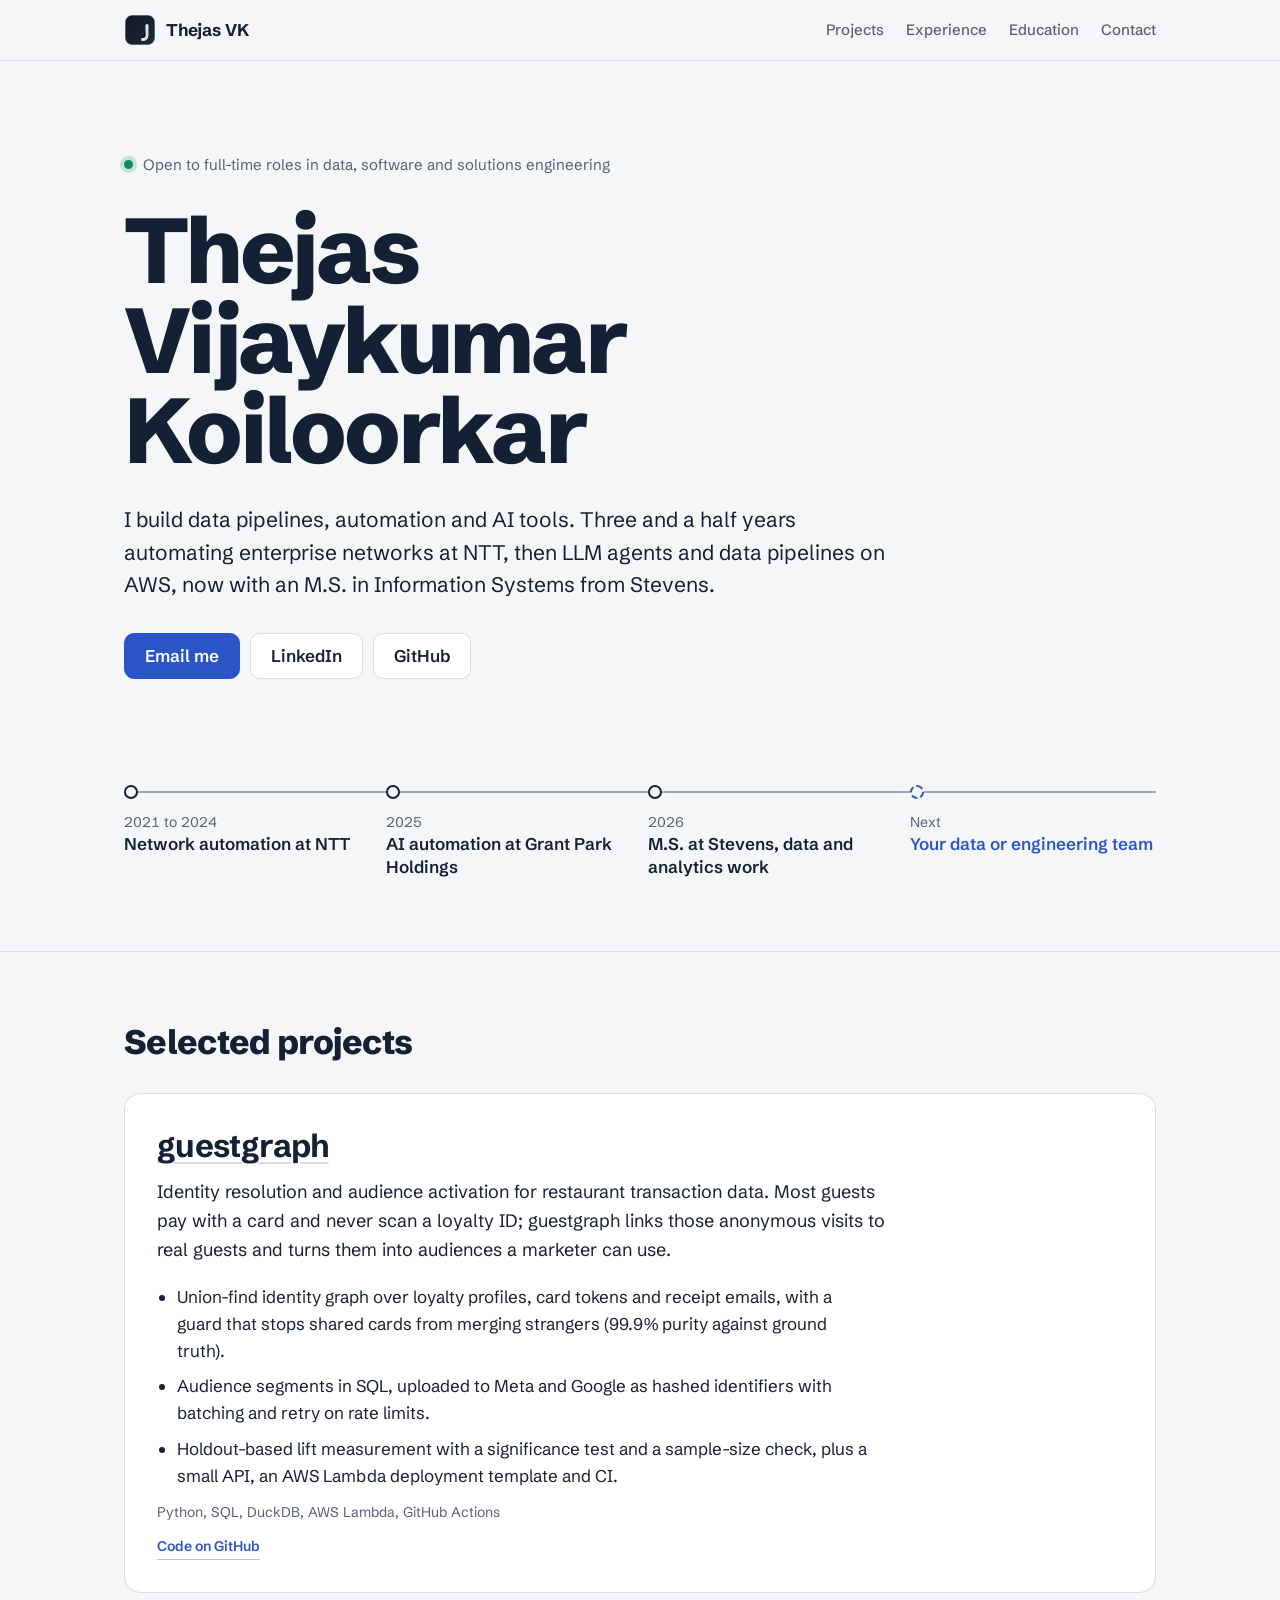
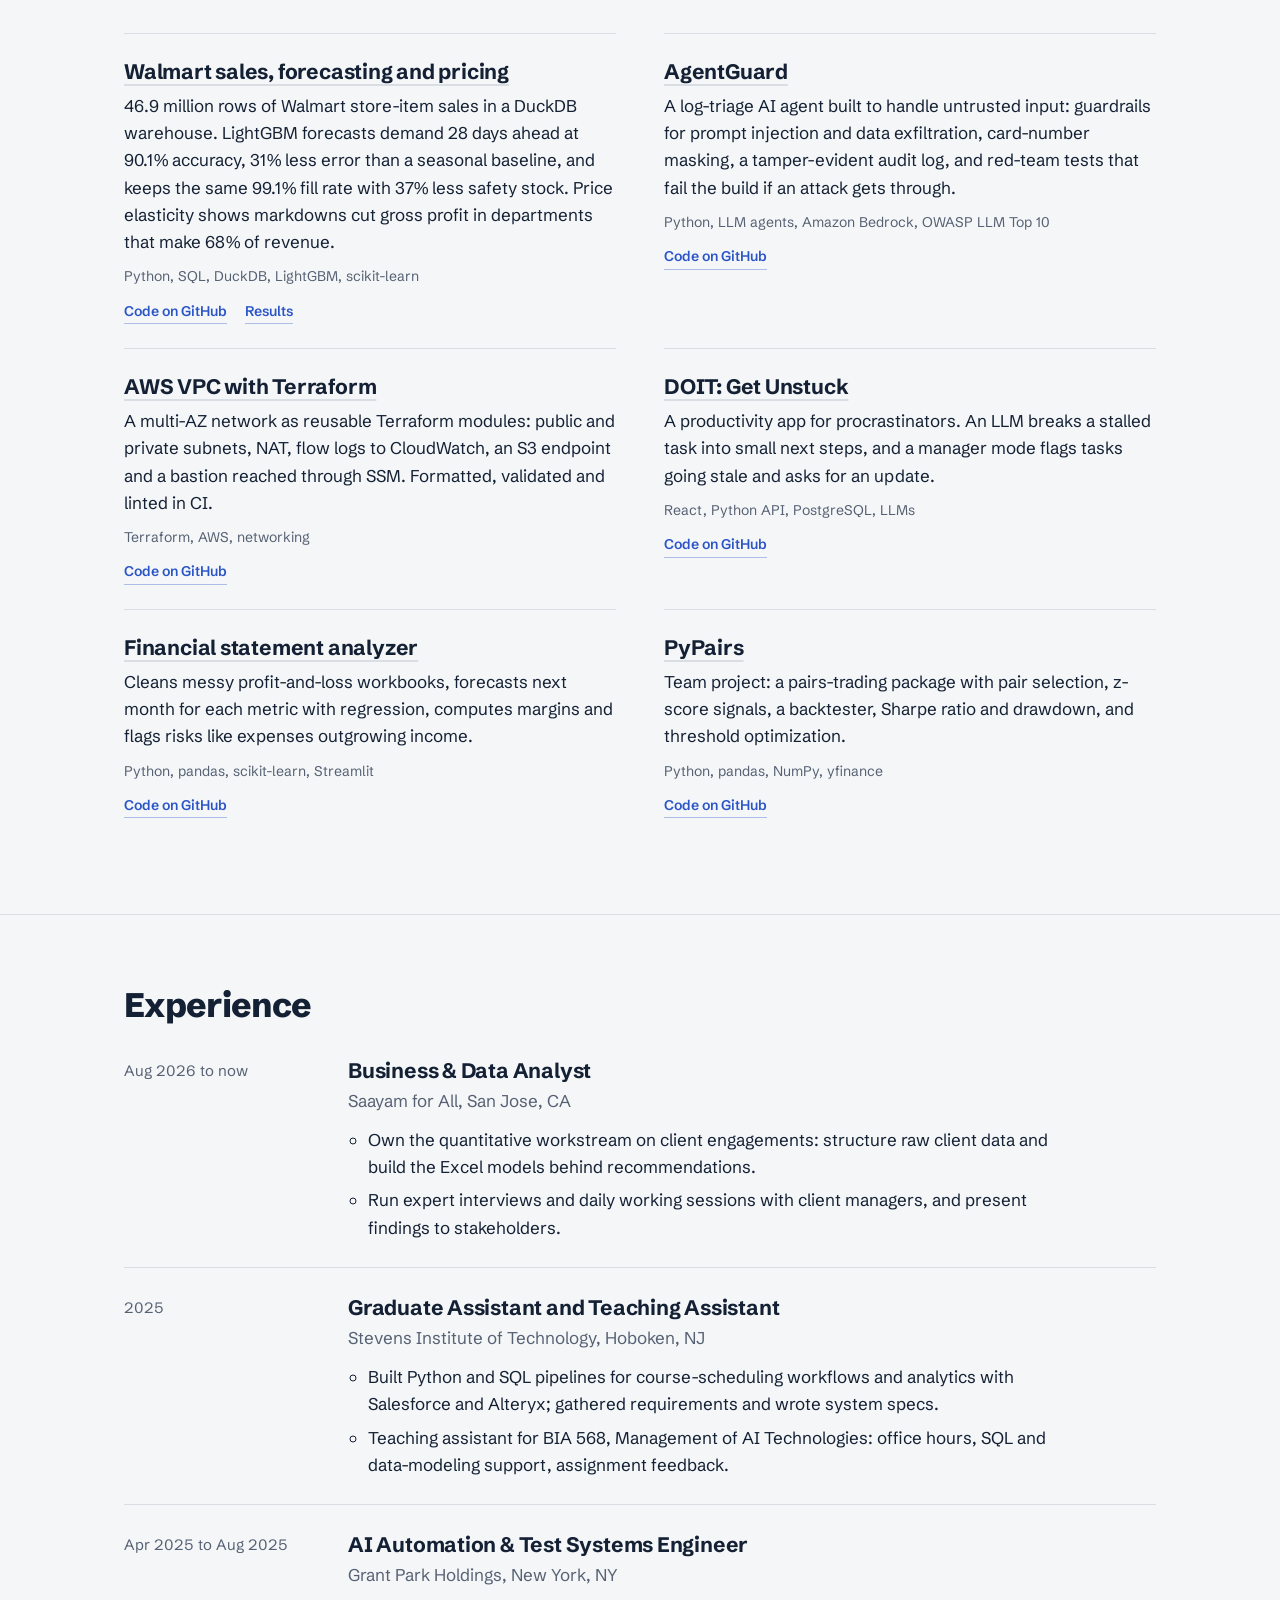
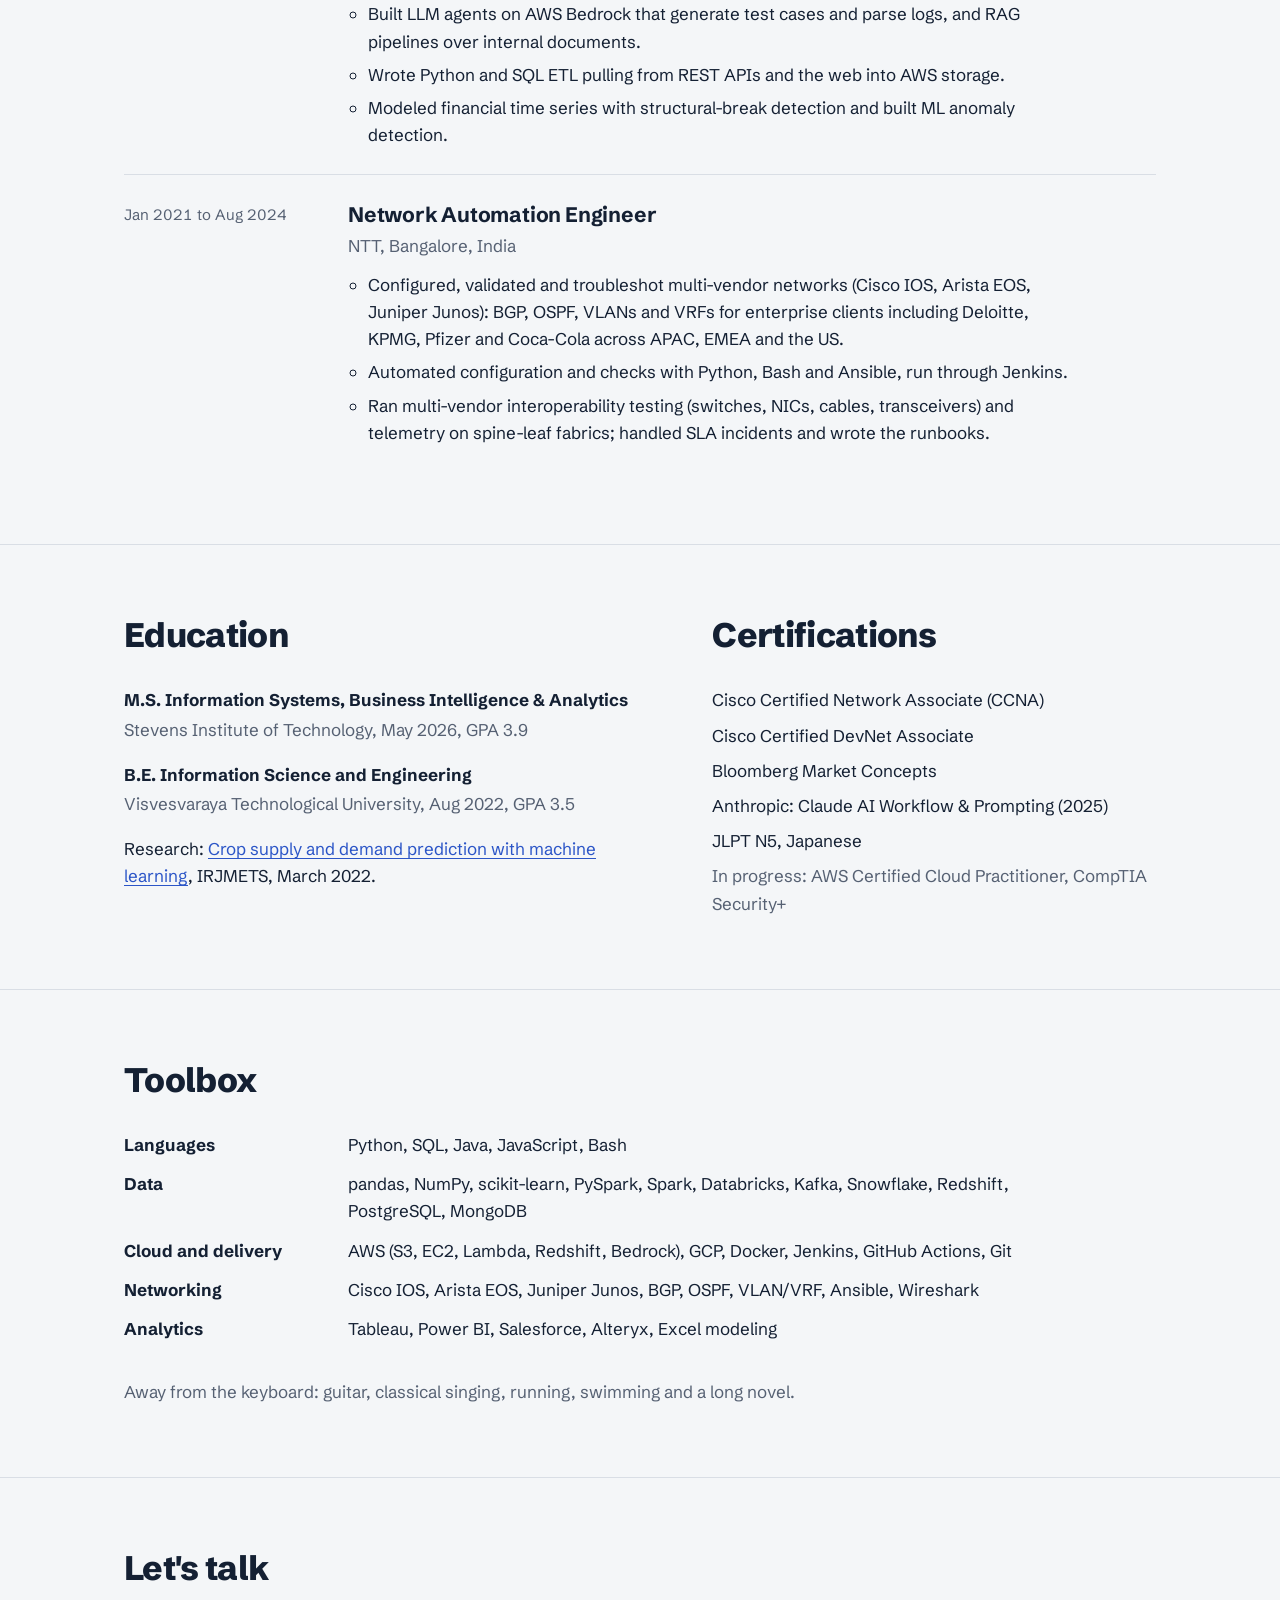
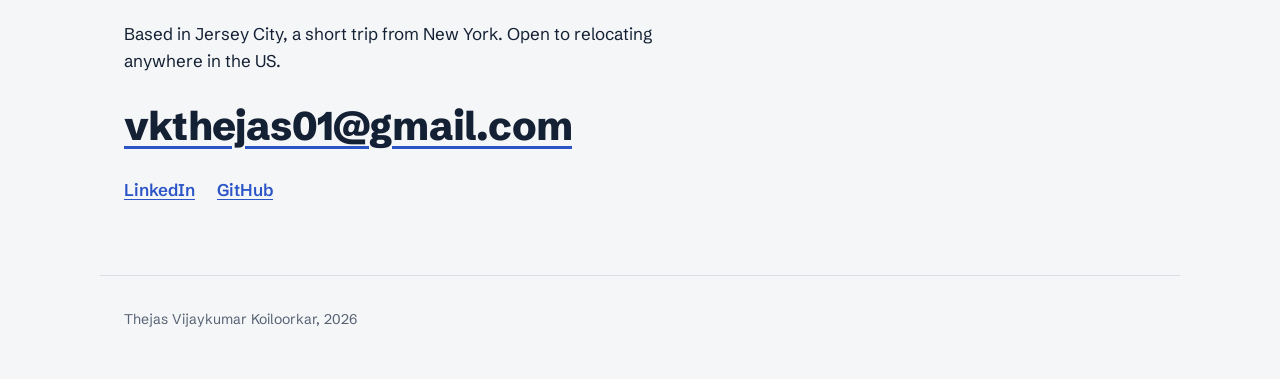
==== commit 1fff6290: "Show code links on every project and add the Walmart analytics project Co-Authored-By: Claude Opus 5" ====
--- a/index.html
+++ b/index.html
@@ -18,7 +18,7 @@
   <link rel="preconnect" href="https://fonts.googleapis.com" />
   <link rel="preconnect" href="https://fonts.gstatic.com" crossorigin />
   <link href="https://fonts.googleapis.com/css2?family=Schibsted+Grotesk:ital,wght@0,400;0,500;0,700;0,800;1,400&display=swap" rel="stylesheet" />
-  <link rel="stylesheet" href="styles.css?v=2026-10-13b" />
+  <link rel="stylesheet" href="styles.css?v=2026-10-13c" />
 </head>
 <body>
   <a class="skip" href="#main">Skip to content</a>
@@ -73,39 +73,47 @@
               <li>Holdout-based lift measurement with a significance test and a sample-size check, plus a small API, an AWS Lambda deployment template and CI.</li>
             </ul>
             <p class="stack">Python, SQL, DuckDB, AWS Lambda, GitHub Actions</p>
+            <p class="links"><a href="https://github.com/ThejasVK/guestgraph" target="_blank" rel="noopener" aria-label="guestgraph: code on GitHub">Code on GitHub</a></p>
           </div>
         </article>
 
         <div class="projects">
+          <article>
+            <h3><a href="https://github.com/ThejasVK/walmart-retail-analytics" target="_blank" rel="noopener">Walmart sales, forecasting and pricing</a></h3>
+            <p>46.9 million rows of Walmart store-item sales in a DuckDB warehouse. LightGBM forecasts demand 28 days ahead at 90.1% accuracy, 31% less error than a seasonal baseline, and keeps the same 99.1% fill rate with 37% less safety stock. Price elasticity shows markdowns cut gross profit in departments that make 68% of revenue.</p>
+            <p class="stack">Python, SQL, DuckDB, LightGBM, scikit-learn</p>
+            <p class="links"><a href="https://github.com/ThejasVK/walmart-retail-analytics" target="_blank" rel="noopener" aria-label="Walmart sales, forecasting and pricing: code on GitHub">Code on GitHub</a>
+              <a href="https://github.com/ThejasVK/walmart-retail-analytics/blob/main/reports/RESULTS.md" target="_blank" rel="noopener" aria-label="Walmart sales, forecasting and pricing: results">Results</a></p>
+          </article>
           <article>
             <h3><a href="https://github.com/ThejasVK/AgentGuard" target="_blank" rel="noopener">AgentGuard</a></h3>
             <p>A log-triage AI agent built to handle untrusted input: guardrails for prompt injection and data exfiltration, card-number masking, a tamper-evident audit log, and red-team tests that fail the build if an attack gets through.</p>
             <p class="stack">Python, LLM agents, Amazon Bedrock, OWASP LLM Top 10</p>
+            <p class="links"><a href="https://github.com/ThejasVK/AgentGuard" target="_blank" rel="noopener" aria-label="AgentGuard: code on GitHub">Code on GitHub</a></p>
           </article>
           <article>
             <h3><a href="https://github.com/ThejasVK/aws-vpc-terraform" target="_blank" rel="noopener">AWS VPC with Terraform</a></h3>
             <p>A multi-AZ network as reusable Terraform modules: public and private subnets, NAT, flow logs to CloudWatch, an S3 endpoint and a bastion reached through SSM. Formatted, validated and linted in CI.</p>
             <p class="stack">Terraform, AWS, networking</p>
+            <p class="links"><a href="https://github.com/ThejasVK/aws-vpc-terraform" target="_blank" rel="noopener" aria-label="AWS VPC with Terraform: code on GitHub">Code on GitHub</a></p>
           </article>
           <article>
             <h3><a href="https://github.com/ThejasVK/Deadline" target="_blank" rel="noopener">DOIT: Get Unstuck</a></h3>
             <p>A productivity app for procrastinators. An LLM breaks a stalled task into small next steps, and a manager mode flags tasks going stale and asks for an update.</p>
             <p class="stack">React, Python API, PostgreSQL, LLMs</p>
+            <p class="links"><a href="https://github.com/ThejasVK/Deadline" target="_blank" rel="noopener" aria-label="DOIT: Get Unstuck: code on GitHub">Code on GitHub</a></p>
           </article>
           <article>
             <h3><a href="https://github.com/ThejasVK/GH-ProForma" target="_blank" rel="noopener">Financial statement analyzer</a></h3>
             <p>Cleans messy profit-and-loss workbooks, forecasts next month for each metric with regression, computes margins and flags risks like expenses outgrowing income.</p>
             <p class="stack">Python, pandas, scikit-learn, Streamlit</p>
+            <p class="links"><a href="https://github.com/ThejasVK/GH-ProForma" target="_blank" rel="noopener" aria-label="Financial statement analyzer: code on GitHub">Code on GitHub</a></p>
           </article>
           <article>
             <h3><a href="https://github.com/ThejasVK/PyPairs" target="_blank" rel="noopener">PyPairs</a></h3>
             <p>Team project: a pairs-trading package with pair selection, z-score signals, a backtester, Sharpe ratio and drawdown, and threshold optimization.</p>
             <p class="stack">Python, pandas, NumPy, yfinance</p>
-          </article>
-          <article>
-            <h3>Walmart sales and profitability</h3>
-            <p>Sales forecasting with Random Forest and Linear Regression at 92% accuracy; the drivers it found point to $1.5M in potential savings.</p>
-            <p class="stack">Python, scikit-learn, SQL</p>
+            <p class="links"><a href="https://github.com/ThejasVK/PyPairs" target="_blank" rel="noopener" aria-label="PyPairs: code on GitHub">Code on GitHub</a></p>
           </article>
         </div>
       </div>
--- a/styles.css
+++ b/styles.css
@@ -108,8 +108,11 @@
 .block { padding: 72px 0; border-top: 1px solid var(--line); }
 h2 { margin: 0 0 32px; font-size: clamp(26px, 3.2vw, 34px); font-weight: 800; letter-spacing: -0.02em; line-height: 1.1; }
 h3 { margin: 0; font-size: 21px; font-weight: 700; letter-spacing: -0.01em; line-height: 1.25; }
-h3 a { color: var(--ink); text-decoration: none; background: linear-gradient(var(--accent), var(--accent)) 0 100% / 0 2px no-repeat; transition: background-size .2s; }
-h3 a:hover { background-size: 100% 2px; }
+h3 a { color: var(--ink); text-decoration: underline; text-decoration-color: var(--line); text-decoration-thickness: 2px; text-underline-offset: 5px; transition: text-decoration-color .2s, color .2s; }
+h3 a:hover { color: var(--accent); text-decoration-color: var(--accent); }
+#work .links { margin: 12px 0 0; display: flex; flex-wrap: wrap; gap: 8px 18px; font-size: 14px; font-weight: 600; }
+#work .links a { color: var(--accent); text-decoration: none; border-bottom: 1px solid color-mix(in srgb, var(--accent) 35%, transparent); padding-bottom: 1px; }
+#work .links a:hover { border-bottom-color: var(--accent); }
 .stack { margin: 12px 0 0; font-size: 14px; color: var(--muted); }
 
 /* projects */
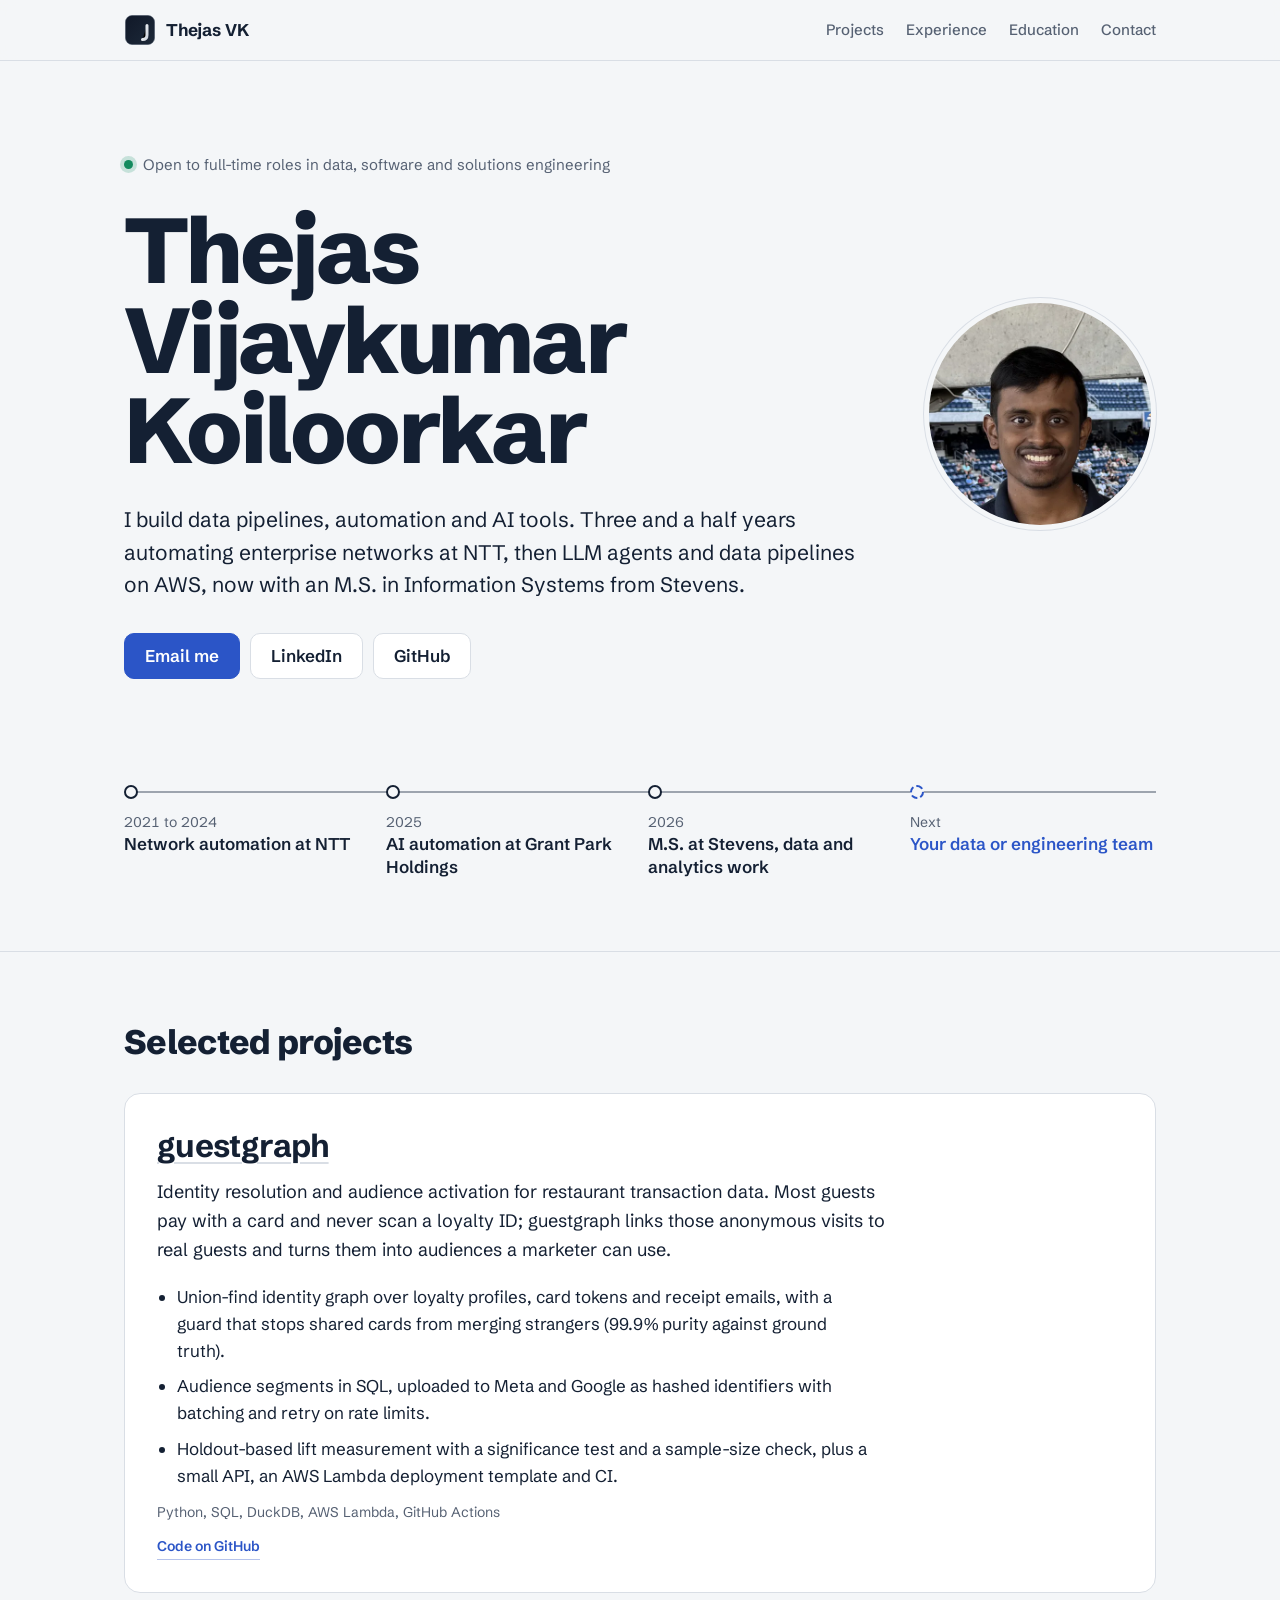
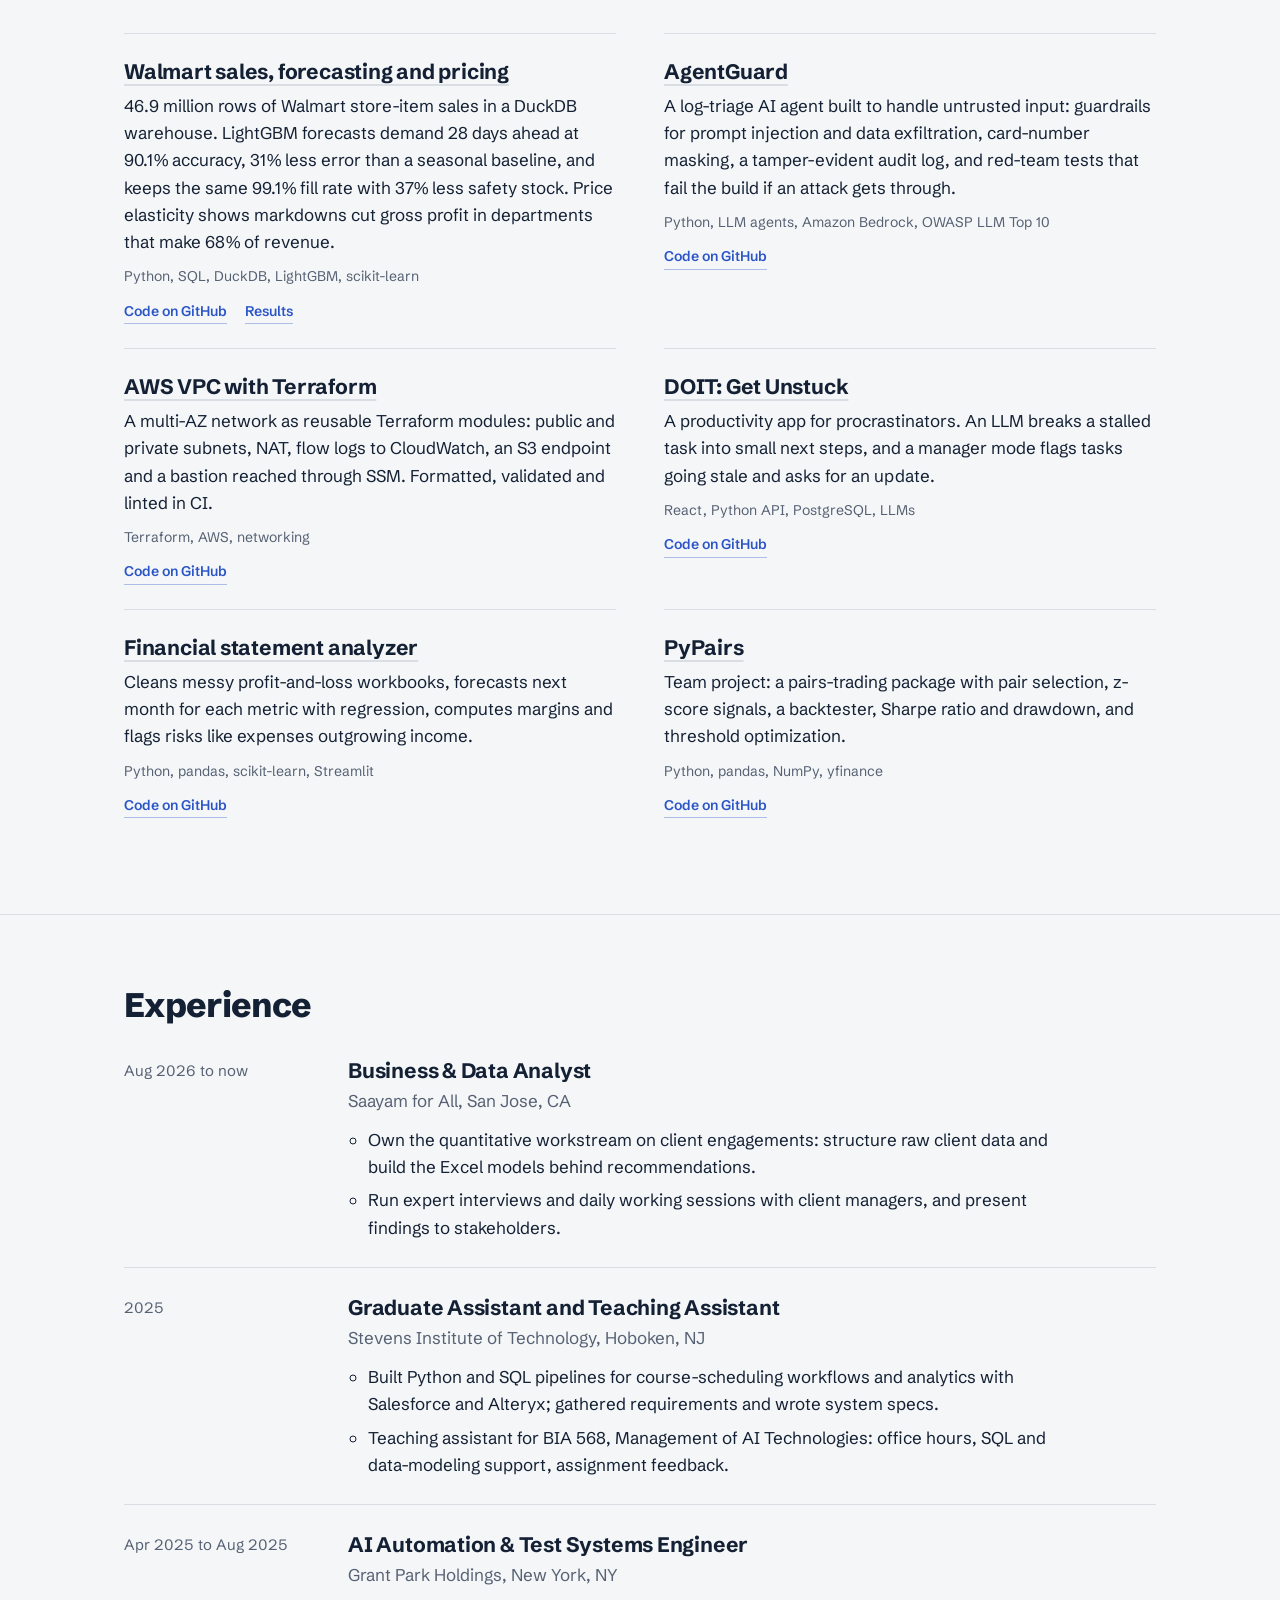
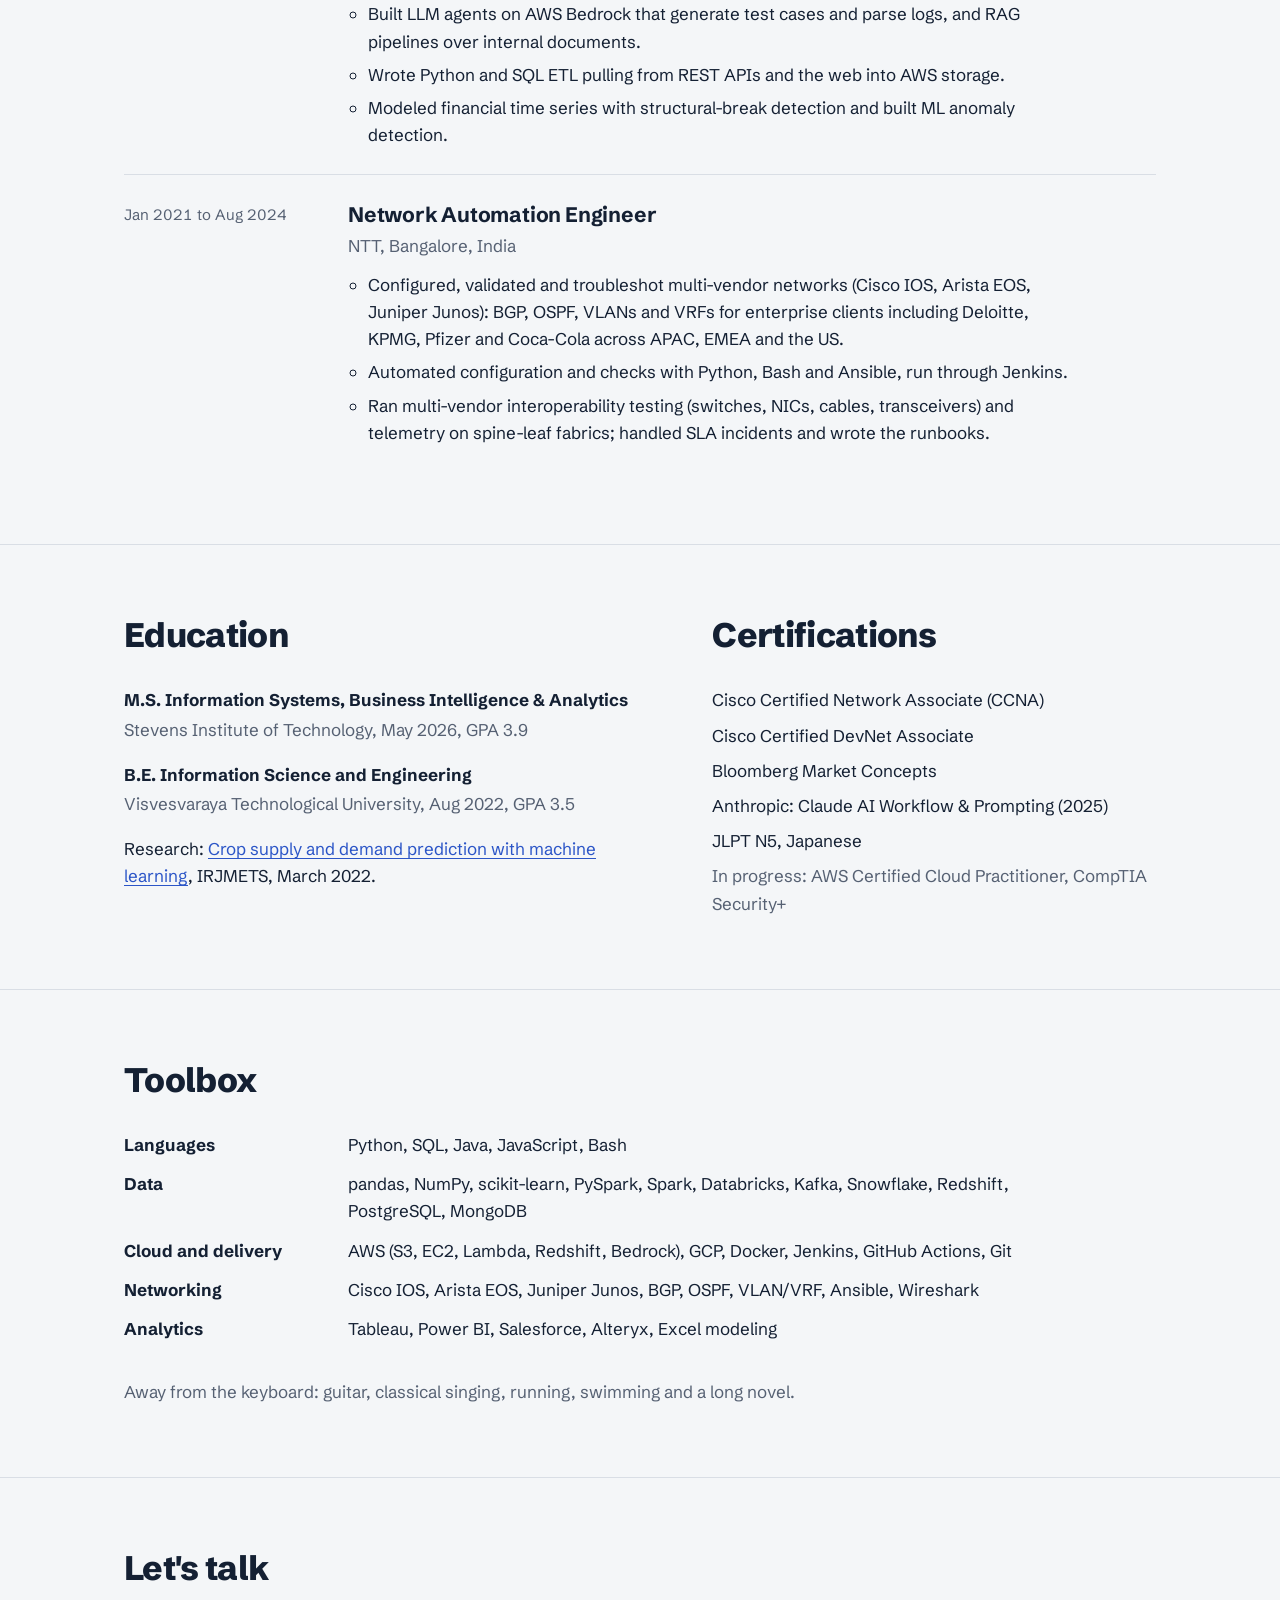
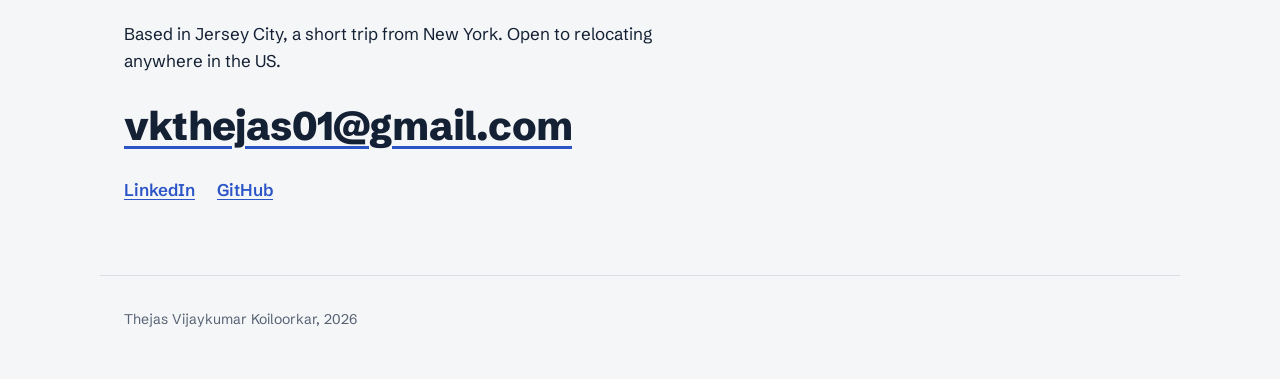
==== commit 64b992ce: "Add a portrait to the hero Co-Authored-By: Claude Opus 5.5 <noreply@anthropic.com> Claude-Session: h" ====
--- a/index.html
+++ b/index.html
@@ -18,7 +18,7 @@
   <link rel="preconnect" href="https://fonts.googleapis.com" />
   <link rel="preconnect" href="https://fonts.gstatic.com" crossorigin />
   <link href="https://fonts.googleapis.com/css2?family=Schibsted+Grotesk:ital,wght@0,400;0,500;0,700;0,800;1,400&display=swap" rel="stylesheet" />
-  <link rel="stylesheet" href="styles.css?v=2026-10-13c" />
+  <link rel="stylesheet" href="styles.css?v=2026-10-13d" />
 </head>
 <body>
   <a class="skip" href="#main">Skip to content</a>
@@ -40,13 +40,21 @@
 
   <main id="main">
     <section class="hero wrap" id="top">
-      <p class="status"><span class="dot" aria-hidden="true"></span>Open to full-time roles in data, software and solutions engineering</p>
-      <h1>Thejas Vijaykumar Koiloorkar</h1>
-      <p class="lede">I build data pipelines, automation and AI tools. Three and a half years automating enterprise networks at NTT, then LLM agents and data pipelines on AWS, now with an M.S. in Information Systems from Stevens.</p>
-      <div class="cta">
-        <a class="btn primary" href="mailto:vkthejas01@gmail.com">Email me</a>
-        <a class="btn" href="https://linkedin.com/in/thejasvk" target="_blank" rel="noopener">LinkedIn</a>
-        <a class="btn" href="https://github.com/ThejasVK" target="_blank" rel="noopener">GitHub</a>
+      <div class="intro">
+        <div class="intro-text">
+          <p class="status"><span class="dot" aria-hidden="true"></span>Open to full-time roles in data, software and solutions engineering</p>
+          <h1>Thejas Vijaykumar Koiloorkar</h1>
+          <p class="lede">I build data pipelines, automation and AI tools. Three and a half years automating enterprise networks at NTT, then LLM agents and data pipelines on AWS, now with an M.S. in Information Systems from Stevens.</p>
+          <div class="cta">
+            <a class="btn primary" href="mailto:vkthejas01@gmail.com">Email me</a>
+            <a class="btn" href="https://linkedin.com/in/thejasvk" target="_blank" rel="noopener">LinkedIn</a>
+            <a class="btn" href="https://github.com/ThejasVK" target="_blank" rel="noopener">GitHub</a>
+          </div>
+        </div>
+        <picture class="portrait">
+          <source srcset="thejas.webp" type="image/webp">
+          <img src="thejas.jpg" width="480" height="480" alt="Thejas Vijaykumar Koiloorkar">
+        </picture>
       </div>
 
       <figure class="trace" aria-label="Career path from network automation to data and AI engineering">
--- a/styles.css
+++ b/styles.css
@@ -59,6 +59,13 @@
 
 /* hero */
 .hero { padding-top: 88px; padding-bottom: 72px; }
+.intro { display: grid; grid-template-columns: minmax(0, 1fr) auto; gap: 48px; align-items: center; }
+.portrait { display: block; width: 232px; height: 232px; border-radius: 50%; padding: 5px; background: var(--paper); box-shadow: 0 0 0 1px var(--line); }
+.portrait img { display: block; width: 100%; height: 100%; border-radius: 50%; object-fit: cover; }
+@media (max-width: 760px) {
+  .intro { grid-template-columns: 1fr; gap: 24px; }
+  .portrait { order: -1; width: 112px; height: 112px; padding: 4px; }
+}
 .status { display: inline-flex; align-items: center; gap: 10px; margin: 0 0 28px; font-size: 15px; color: var(--muted); }
 .dot { width: 9px; height: 9px; border-radius: 50%; background: var(--live); box-shadow: 0 0 0 4px color-mix(in srgb, var(--live) 20%, transparent); }
 h1 {
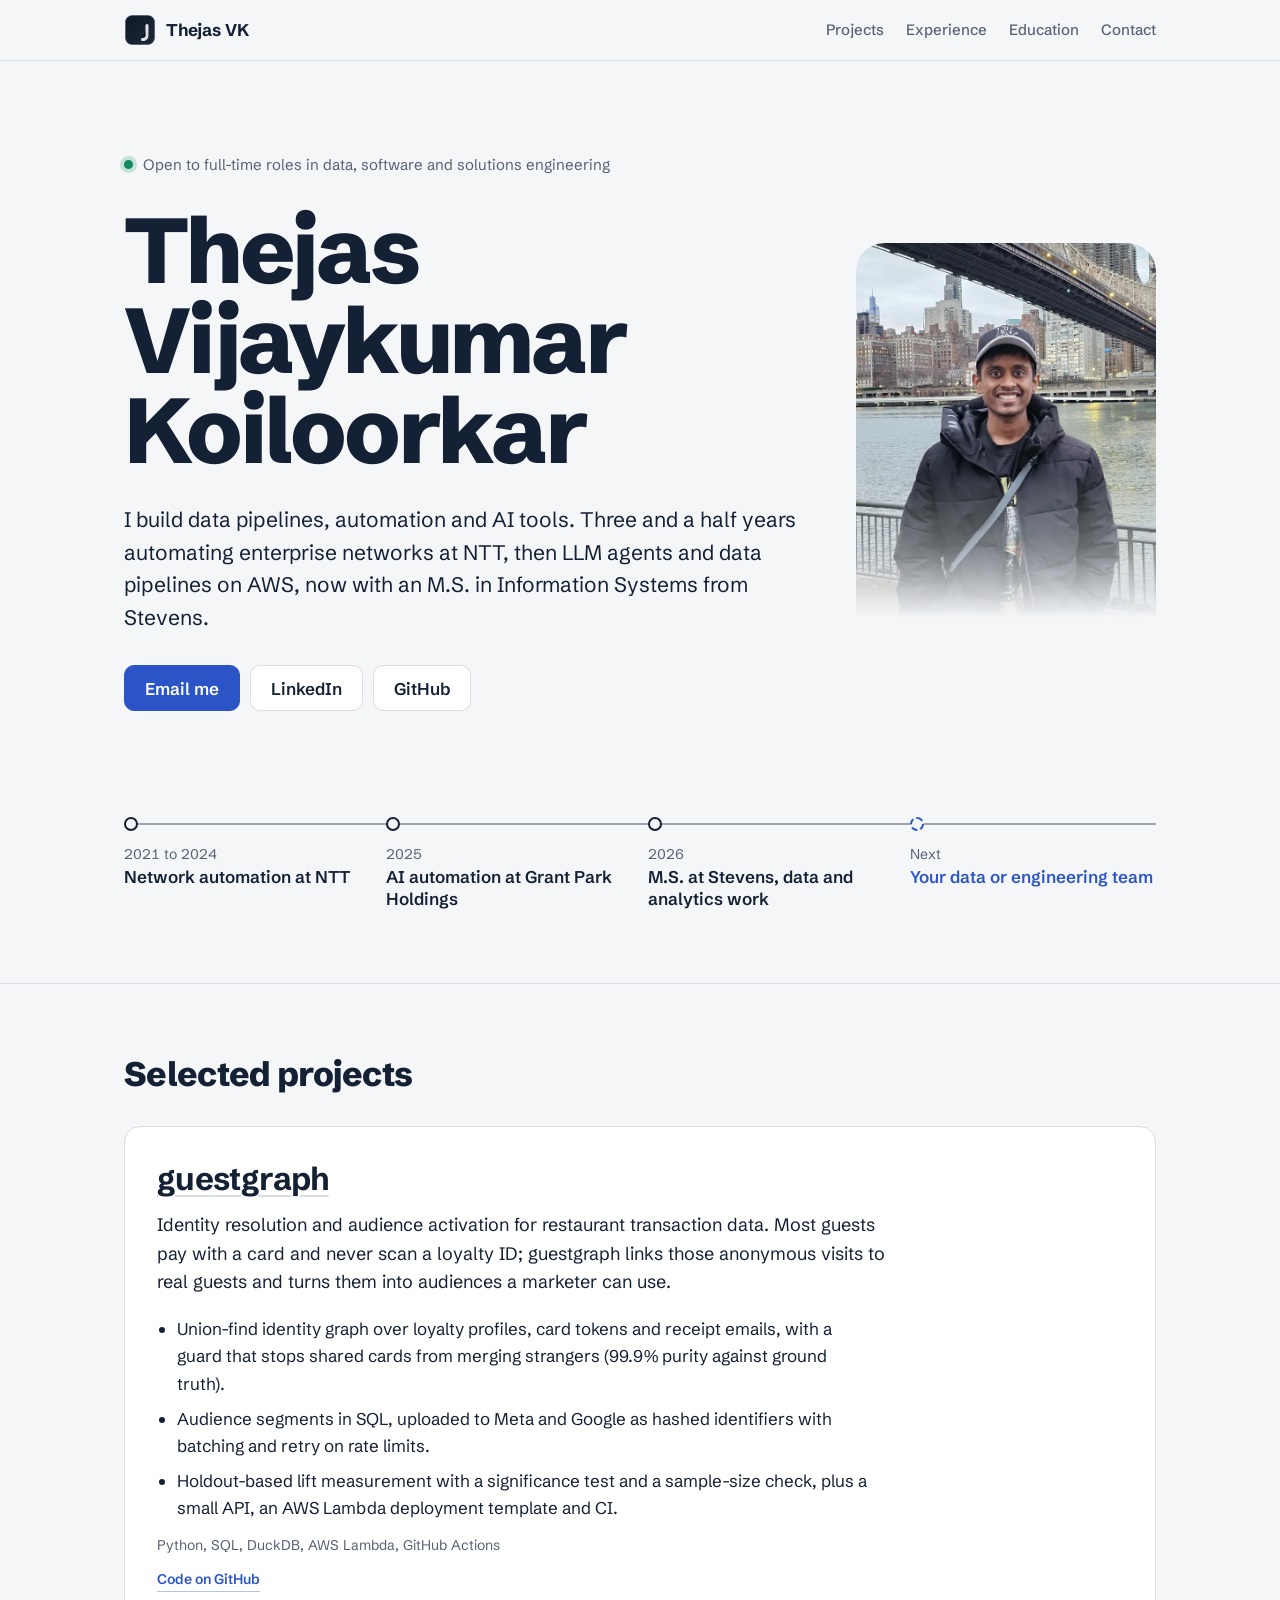
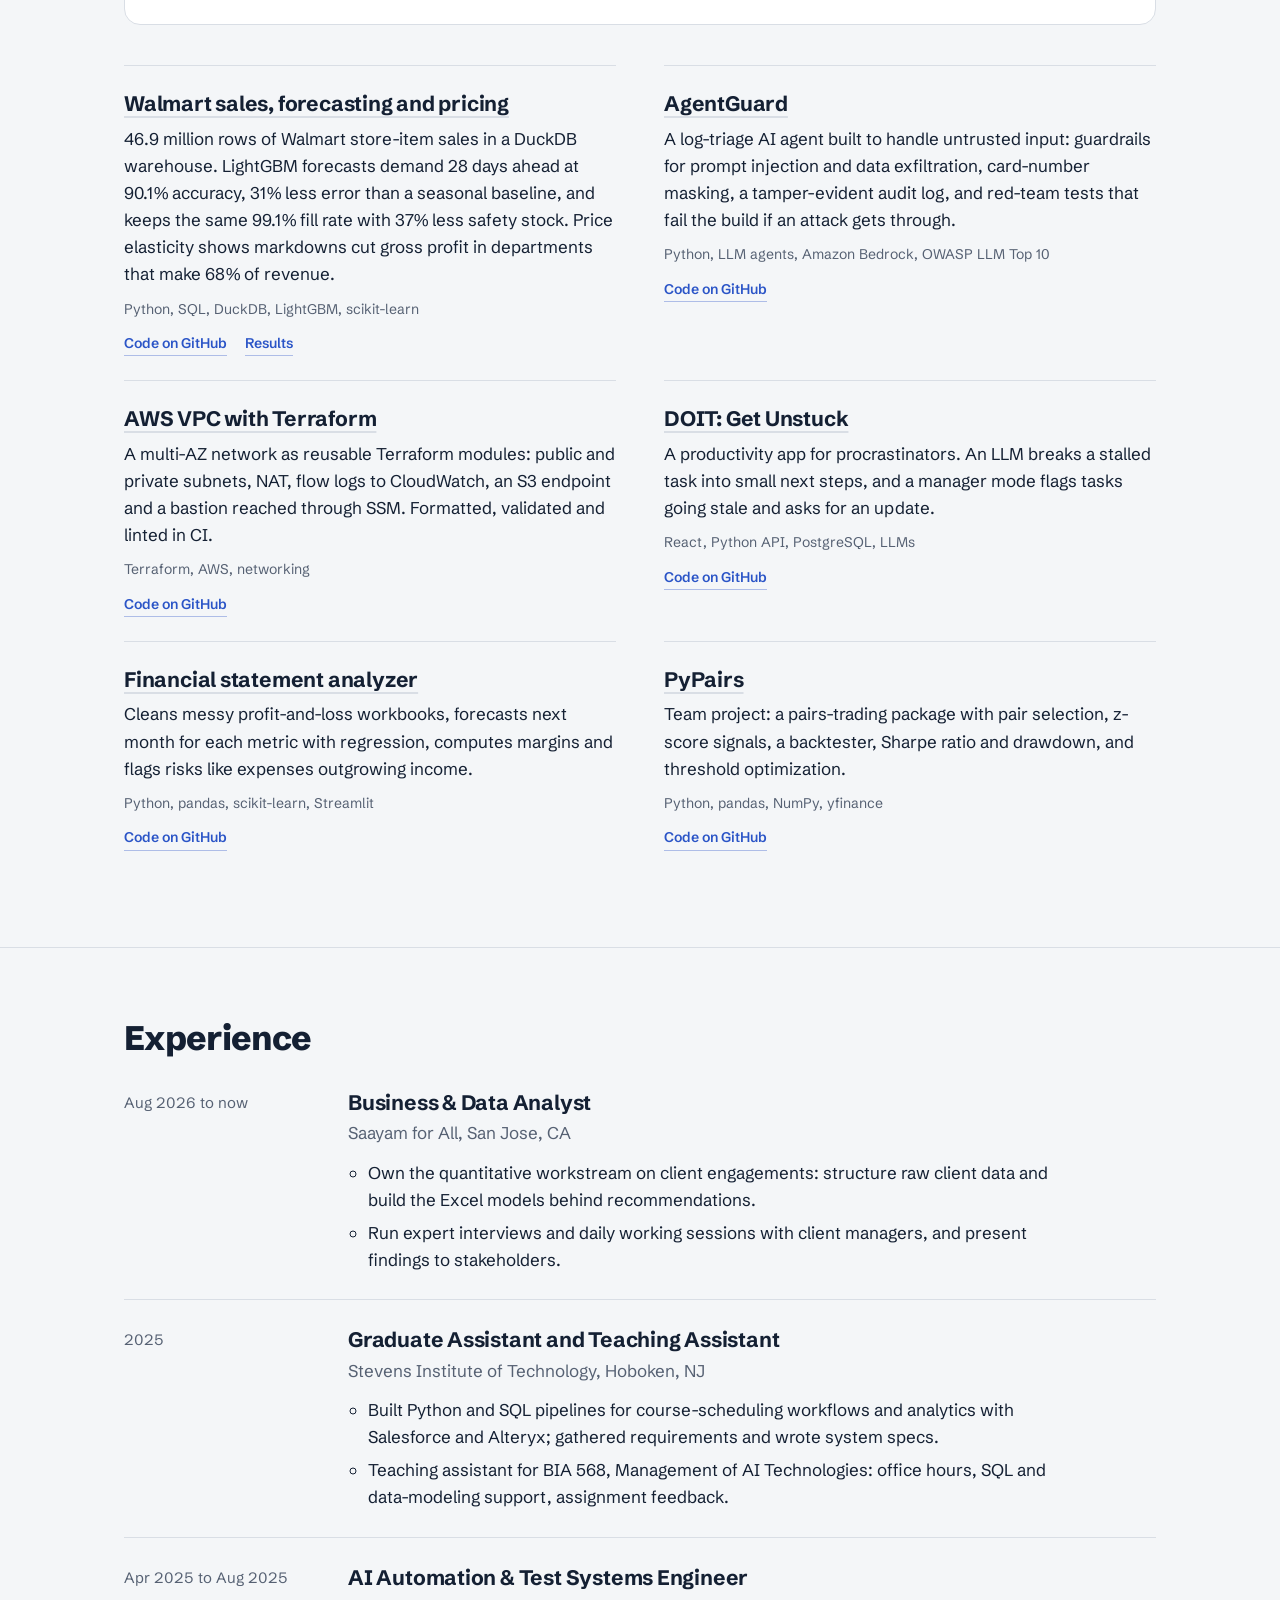
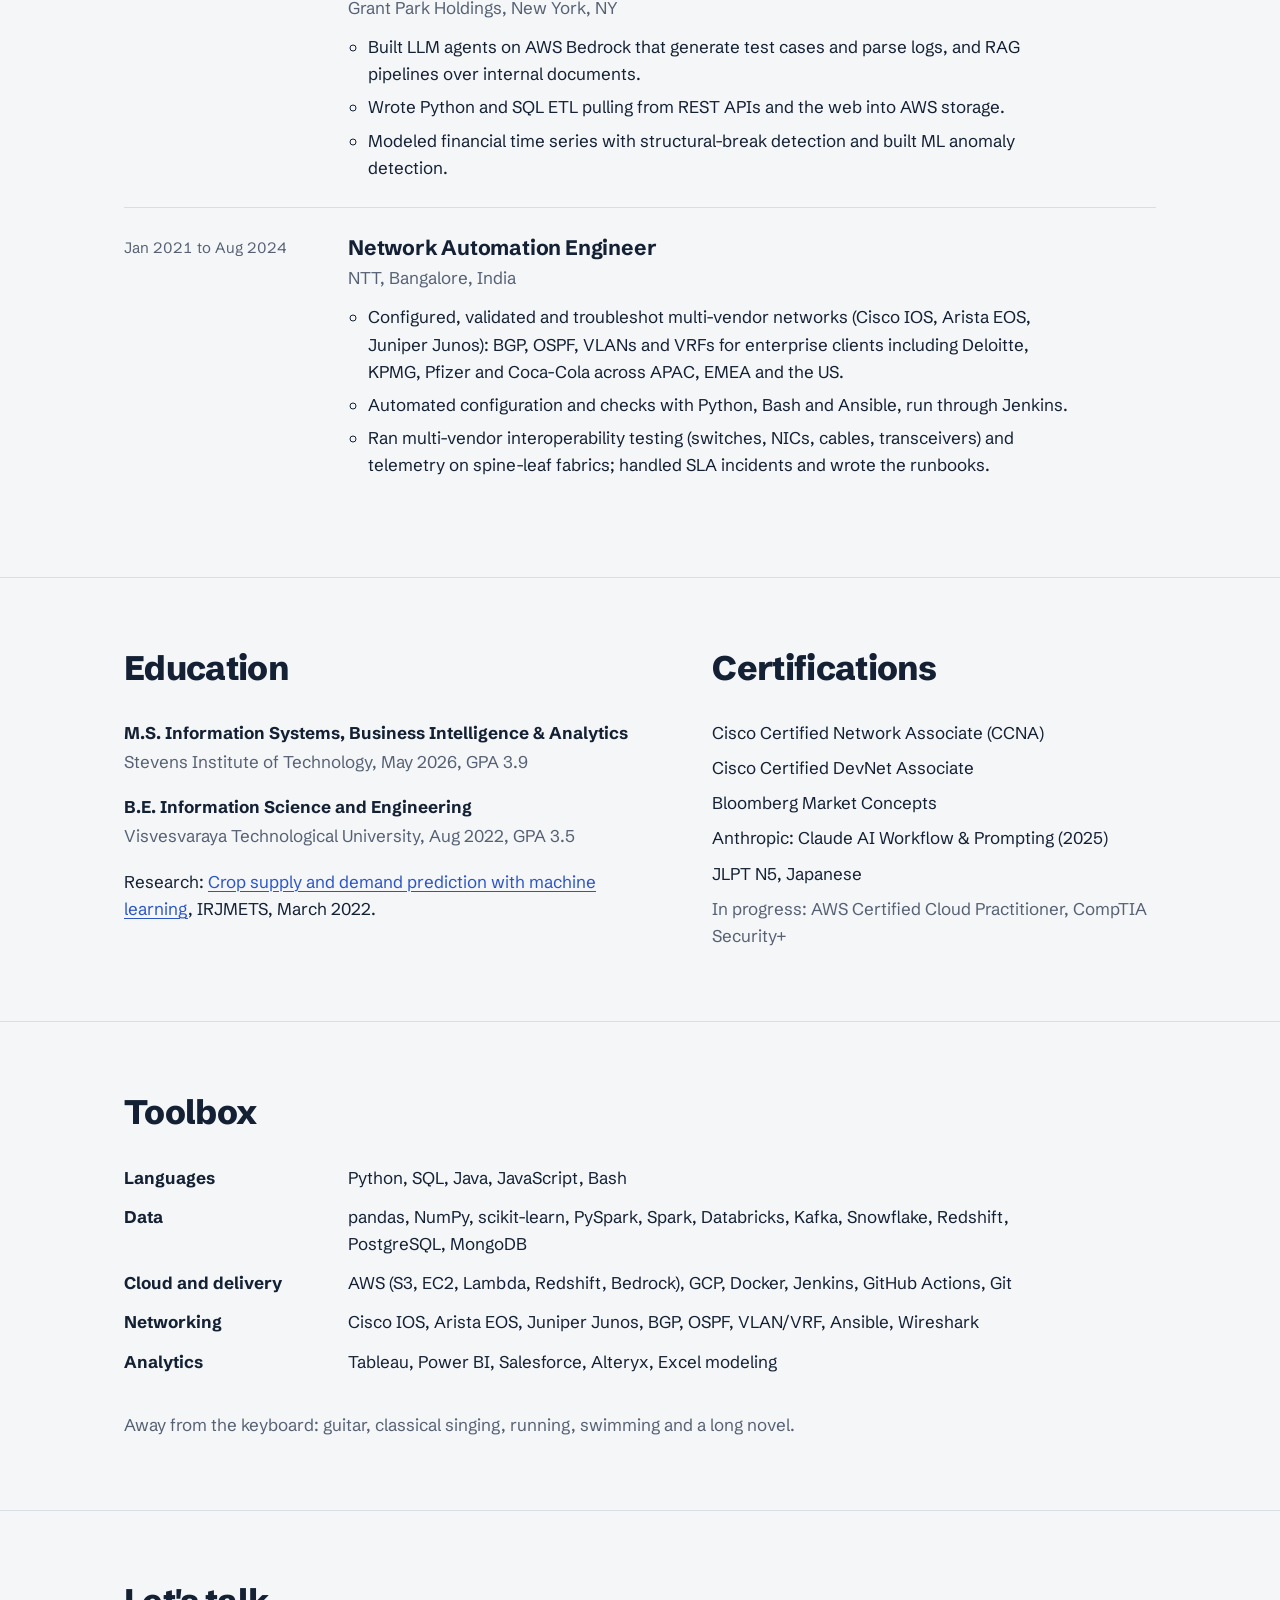
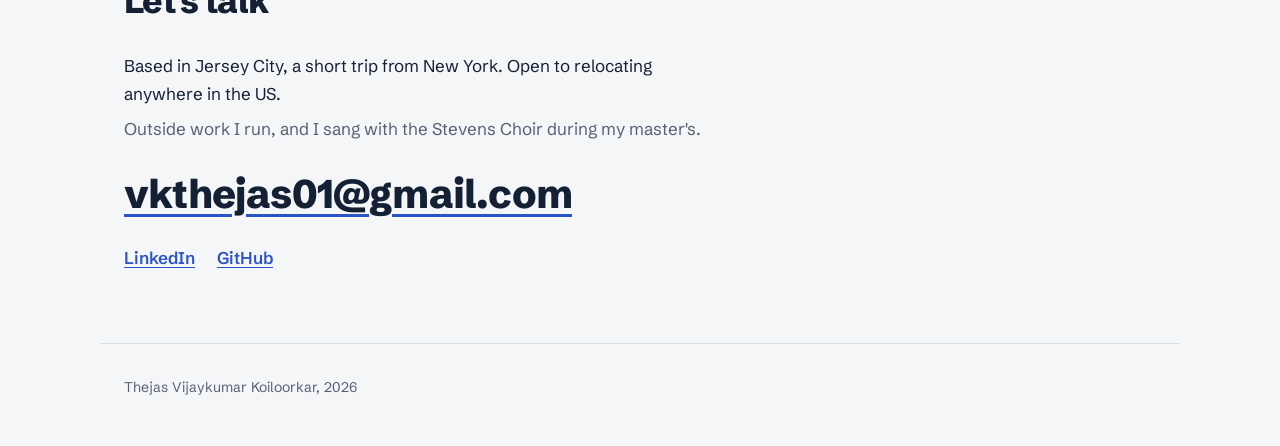
==== commit 7ed02874: "Use the Queensboro Bridge portrait, faded into the page, and mention the choir Co-Authored-By: Claud" ====
--- a/index.html
+++ b/index.html
@@ -18,7 +18,7 @@
   <link rel="preconnect" href="https://fonts.googleapis.com" />
   <link rel="preconnect" href="https://fonts.gstatic.com" crossorigin />
   <link href="https://fonts.googleapis.com/css2?family=Schibsted+Grotesk:ital,wght@0,400;0,500;0,700;0,800;1,400&display=swap" rel="stylesheet" />
-  <link rel="stylesheet" href="styles.css?v=2026-10-13d" />
+  <link rel="stylesheet" href="styles.css?v=2026-10-13e" />
 </head>
 <body>
   <a class="skip" href="#main">Skip to content</a>
@@ -53,7 +53,7 @@
         </div>
         <picture class="portrait">
           <source srcset="thejas.webp" type="image/webp">
-          <img src="thejas.jpg" width="480" height="480" alt="Thejas Vijaykumar Koiloorkar">
+          <img src="thejas.jpg" width="680" height="850" alt="Thejas Vijaykumar Koiloorkar by the East River, with the Queensboro Bridge behind him">
         </picture>
       </div>
 
@@ -225,6 +225,7 @@
       <div class="wrap">
         <h2 id="contact-h">Let's talk</h2>
         <p>Based in Jersey City, a short trip from New York. Open to relocating anywhere in the US.</p>
+        <p class="aside">Outside work I run, and I sang with the Stevens Choir during my master's.</p>
         <p class="big"><a href="mailto:vkthejas01@gmail.com">vkthejas01@gmail.com</a></p>
         <p class="links"><a href="https://linkedin.com/in/thejasvk" target="_blank" rel="noopener">LinkedIn</a><a href="https://github.com/ThejasVK" target="_blank" rel="noopener">GitHub</a></p>
       </div>
--- a/styles.css
+++ b/styles.css
@@ -59,12 +59,16 @@
 
 /* hero */
 .hero { padding-top: 88px; padding-bottom: 72px; }
-.intro { display: grid; grid-template-columns: minmax(0, 1fr) auto; gap: 48px; align-items: center; }
-.portrait { display: block; width: 232px; height: 232px; border-radius: 50%; padding: 5px; background: var(--paper); box-shadow: 0 0 0 1px var(--line); }
-.portrait img { display: block; width: 100%; height: 100%; border-radius: 50%; object-fit: cover; }
+.intro { display: grid; grid-template-columns: minmax(0, 1fr) minmax(240px, 300px); gap: 56px; align-items: center; }
+.portrait { display: block; margin: 0; aspect-ratio: 4 / 5; border-radius: 28px 28px 0 0; overflow: hidden;
+  -webkit-mask-image: linear-gradient(to bottom, #000 62%, rgba(0,0,0,.55) 82%, transparent 100%);
+          mask-image: linear-gradient(to bottom, #000 62%, rgba(0,0,0,.55) 82%, transparent 100%); }
+.portrait img { display: block; width: 100%; height: 100%; object-fit: cover; object-position: 50% 30%; }
+@media (prefers-color-scheme: dark) { .portrait img { filter: brightness(.9) saturate(.95); } }
 @media (max-width: 760px) {
-  .intro { grid-template-columns: 1fr; gap: 24px; }
-  .portrait { order: -1; width: 112px; height: 112px; padding: 4px; }
+  .intro { grid-template-columns: 1fr; gap: 20px; }
+  .portrait { order: -1; aspect-ratio: 3 / 2; max-width: 440px; border-radius: 22px 22px 0 0; }
+  .portrait img { object-position: 50% 26%; }
 }
 .status { display: inline-flex; align-items: center; gap: 10px; margin: 0 0 28px; font-size: 15px; color: var(--muted); }
 .dot { width: 9px; height: 9px; border-radius: 50%; background: var(--live); box-shadow: 0 0 0 4px color-mix(in srgb, var(--live) 20%, transparent); }
@@ -161,6 +165,7 @@
 .contact p { margin: 0; max-width: 60ch; }
 .contact .big { margin-top: 20px; font-size: clamp(24px, 4vw, 40px); font-weight: 800; letter-spacing: -0.02em; word-break: break-word; }
 .contact .big a { color: var(--ink); text-decoration-color: var(--accent); text-decoration-thickness: 3px; text-underline-offset: 6px; }
+.contact .aside { margin-top: 8px; color: var(--muted); }
 .contact .links { display: flex; gap: 22px; margin-top: 18px; font-weight: 600; }
 
 .foot { padding: 32px 24px 48px; color: var(--muted); font-size: 14px; border-top: 1px solid var(--line); }
